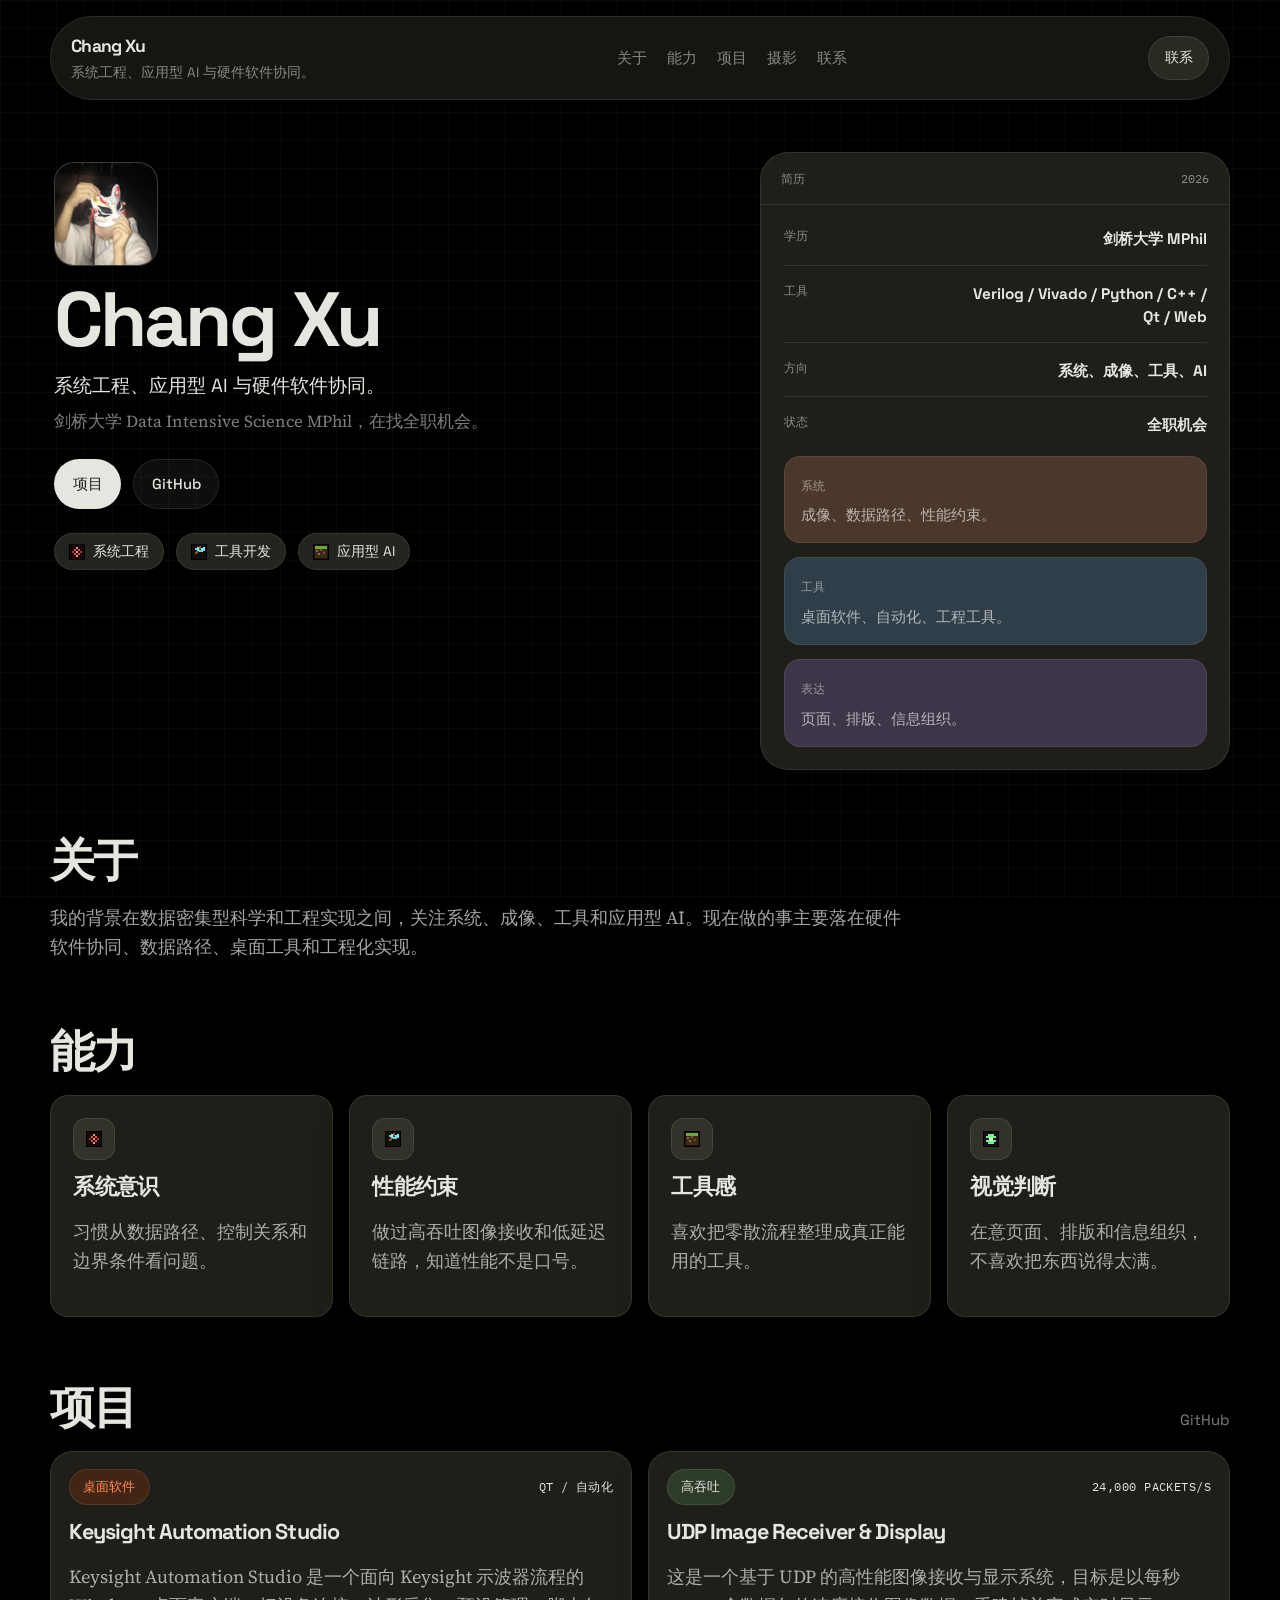
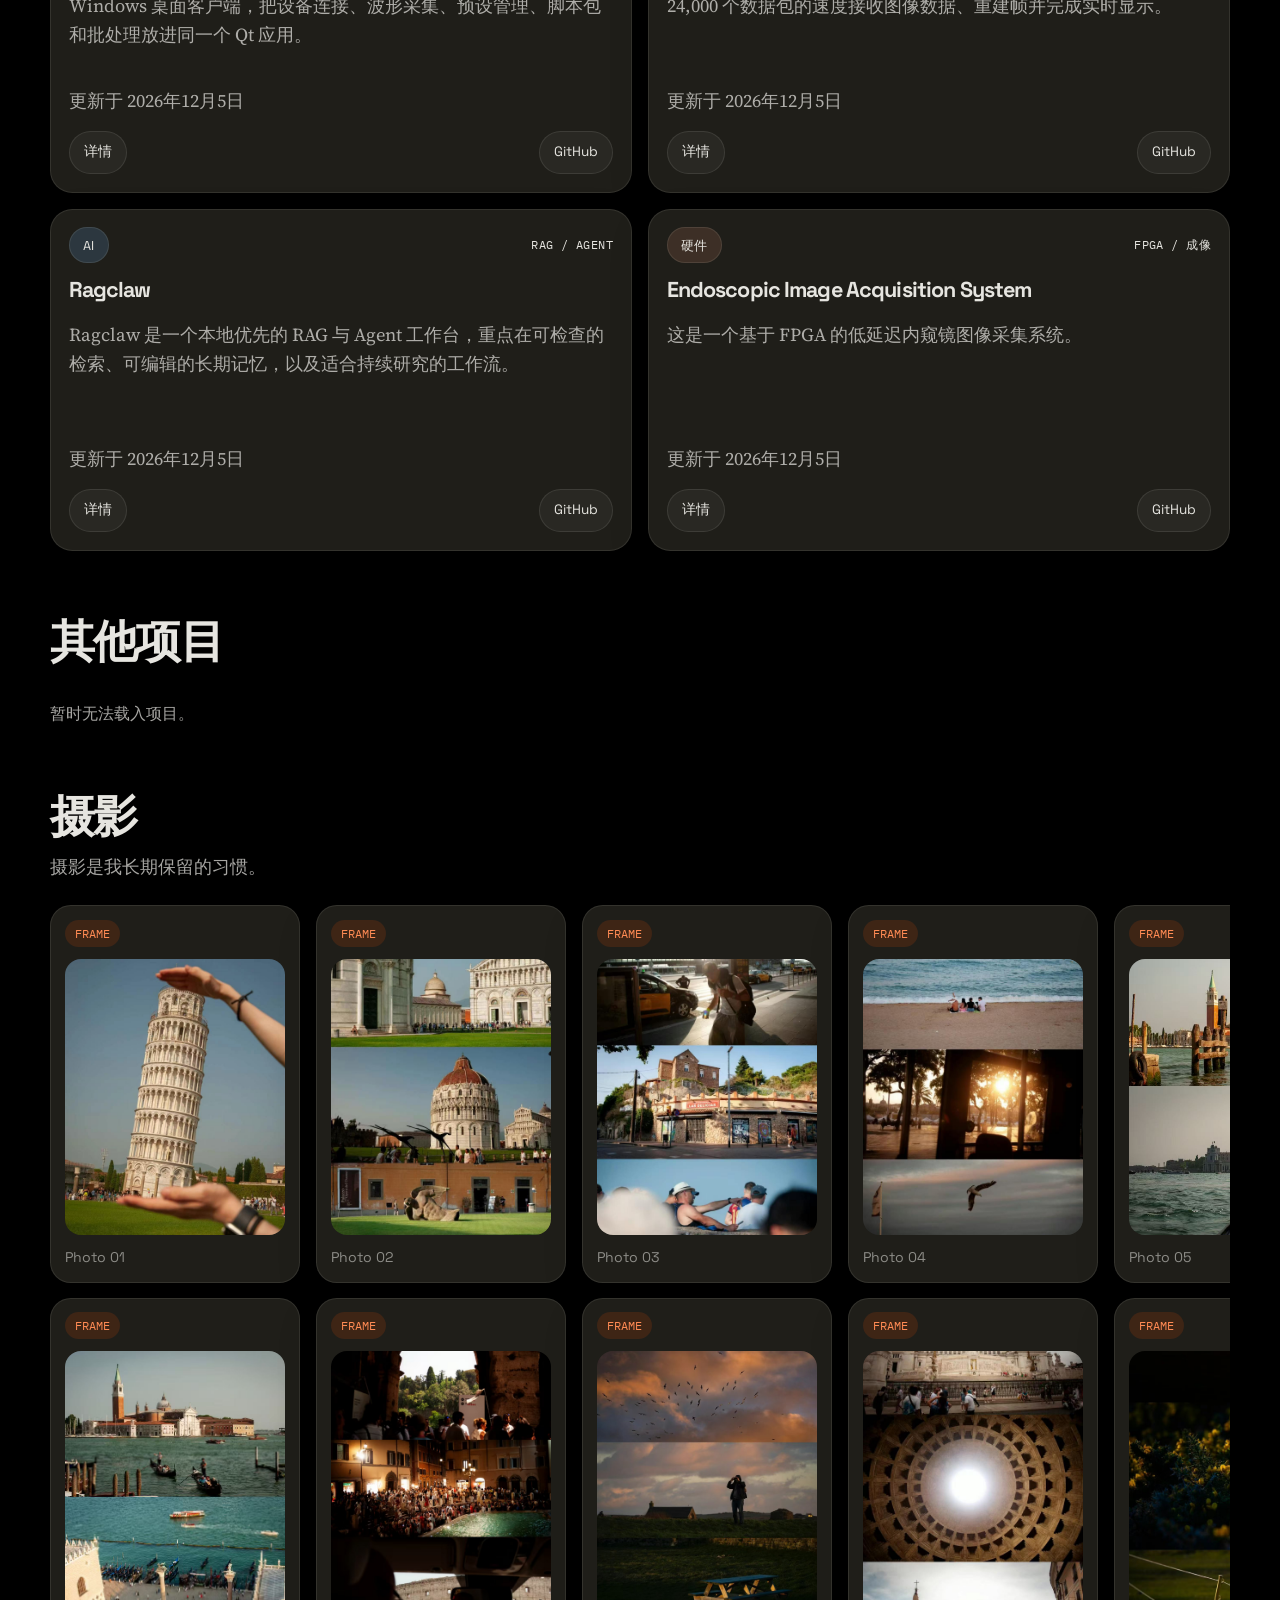
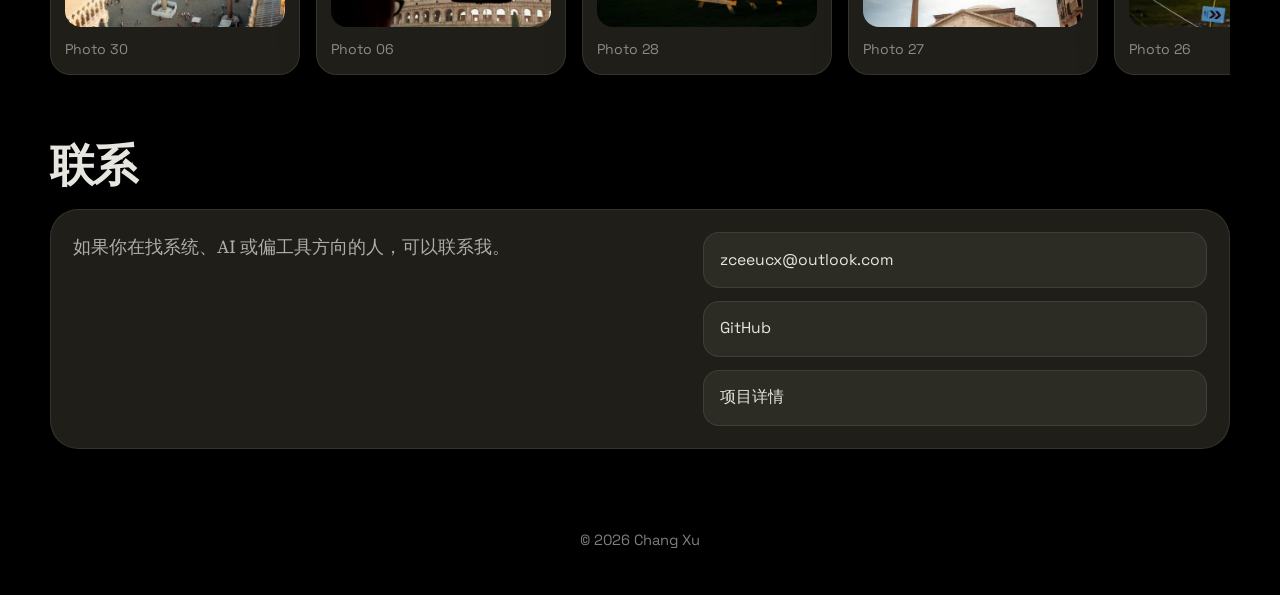
==== index.html @ 0bb36a7d "Add hero portrait and switch to black background" ====
<!DOCTYPE html>
<html lang="zh-CN">
<head>
  <meta charset="UTF-8">
  <meta name="viewport" content="width=device-width, initial-scale=1.0">
  <title>Chang Xu</title>
  <meta
    name="description"
    content="Chang Xu 的个人网站。系统工程、应用型 AI 与硬件软件协同。"
  >
  <link rel="preconnect" href="https://fonts.googleapis.com">
  <link rel="preconnect" href="https://fonts.gstatic.com" crossorigin>
  <link href="https://fonts.googleapis.com/css2?family=IBM+Plex+Mono:wght@400;500&family=Source+Serif+4:opsz,wght@8..60,400;8..60,500;8..60,600&family=Space+Grotesk:wght@400;500;700&display=swap" rel="stylesheet">
  <link rel="stylesheet" href="styles.css?v=20260408-copyfix2">
</head>
<body>
  <div class="site-shell">
    <div class="backdrop backdrop-a"></div>
    <div class="backdrop backdrop-b"></div>
    <div class="paper-grid"></div>

    <header class="site-header">
      <div class="brand-block">
        <a class="brand-link" href="#top">Chang Xu</a>
        <p class="brand-note">系统工程、应用型 AI 与硬件软件协同。</p>
      </div>
      <nav class="site-nav" aria-label="Primary">
        <a href="#about">关于</a>
        <a href="#strengths">能力</a>
        <a href="#selected-work">项目</a>
        <a href="#photography">摄影</a>
        <a href="#contact">联系</a>
      </nav>
      <a class="nav-cta" href="#contact">联系</a>
    </header>

    <main id="top" class="page-main">
      <section class="hero-section">
        <div class="hero-copy">
          <div class="hero-portrait">
            <img src="assets/profile/hero-photo.jpg" alt="Chang Xu 的照片" loading="eager">
          </div>
          <h1>Chang Xu</h1>
          <p class="hero-identity">系统工程、应用型 AI 与硬件软件协同。</p>
          <p class="hero-lead">
            剑桥大学 Data Intensive Science MPhil，在找全职机会。
          </p>
          <div class="hero-actions">
            <a class="button button-dark" href="#selected-work">项目</a>
            <a class="button button-soft" href="https://github.com/Sanssssssssssssssss" target="_blank" rel="noreferrer">GitHub</a>
          </div>
          <div class="signal-row" aria-label="Signature themes">
            <span class="signal-pill">
              <img src="assets/icons/redstone-dust.svg" alt="" aria-hidden="true">
              系统工程
            </span>
            <span class="signal-pill">
              <img src="assets/icons/diamond-pickaxe.svg" alt="" aria-hidden="true">
              工具开发
            </span>
            <span class="signal-pill">
              <img src="assets/icons/oak-log.svg" alt="" aria-hidden="true">
              应用型 AI
            </span>
          </div>
        </div>

        <aside class="hero-panel">
          <div class="panel-heading">
            <span>简历</span>
            <span>2026</span>
          </div>
          <div class="hero-panel-body">
            <div class="fact-list">
              <div class="fact-row">
                <span class="fact-key">学历</span>
                <strong>剑桥大学 MPhil</strong>
              </div>
              <div class="fact-row">
                <span class="fact-key">工具</span>
                <strong>Verilog / Vivado / Python / C++ / Qt / Web</strong>
              </div>
              <div class="fact-row">
                <span class="fact-key">方向</span>
                <strong>系统、成像、工具、AI</strong>
              </div>
              <div class="fact-row">
                <span class="fact-key">状态</span>
                <strong>全职机会</strong>
              </div>
            </div>
            <div class="timeline-card">
              <div class="timeline-step tone-think">
                <span class="timeline-label">系统</span>
                <p>成像、数据路径、性能约束。</p>
              </div>
              <div class="timeline-step tone-read">
                <span class="timeline-label">工具</span>
                <p>桌面软件、自动化、工程工具。</p>
              </div>
              <div class="timeline-step tone-edit">
                <span class="timeline-label">表达</span>
                <p>页面、排版、信息组织。</p>
              </div>
            </div>
          </div>
        </aside>
      </section>

      <section id="about" class="content-section">
        <div class="section-copy">
          <h2>关于</h2>
          <p>
            我的背景在数据密集型科学和工程实现之间，关注系统、成像、工具和应用型 AI。现在做的事主要落在硬件软件协同、数据路径、桌面工具和工程化实现。
          </p>
        </div>
      </section>

      <section id="strengths" class="content-section">
        <div class="section-heading">
          <h2>能力</h2>
        </div>
        <div class="strength-grid">
          <article class="strength-card">
            <span class="icon-chip">
              <img src="assets/icons/redstone-dust.svg" alt="" aria-hidden="true">
            </span>
            <h3>系统意识</h3>
            <p>习惯从数据路径、控制关系和边界条件看问题。</p>
          </article>
          <article class="strength-card">
            <span class="icon-chip">
              <img src="assets/icons/diamond-pickaxe.svg" alt="" aria-hidden="true">
            </span>
            <h3>性能约束</h3>
            <p>做过高吞吐图像接收和低延迟链路，知道性能不是口号。</p>
          </article>
          <article class="strength-card">
            <span class="icon-chip">
              <img src="assets/icons/oak-log.svg" alt="" aria-hidden="true">
            </span>
            <h3>工具感</h3>
            <p>喜欢把零散流程整理成真正能用的工具。</p>
          </article>
          <article class="strength-card">
            <span class="icon-chip">
              <img src="assets/icons/ender-eye.svg" alt="" aria-hidden="true">
            </span>
            <h3>视觉判断</h3>
            <p>在意页面、排版和信息组织，不喜欢把东西说得太满。</p>
          </article>
        </div>
      </section>

      <section id="selected-work" class="content-section">
        <div class="section-heading section-heading-inline">
          <div>
            <h2>项目</h2>
          </div>
          <a class="inline-link" href="https://github.com/Sanssssssssssssssss" target="_blank" rel="noreferrer">GitHub</a>
        </div>

        <div class="featured-grid">
          <article class="featured-card">
            <div class="featured-meta">
              <span class="tag tag-accent">桌面软件</span>
              <span class="mono-text">Qt / 自动化</span>
            </div>
            <h3>Keysight Automation Studio</h3>
            <p class="featured-description" data-featured-summary="keysight-automation-studio">
              正在载入项目介绍。
            </p>
            <p class="project-meta" data-featured-meta="keysight-automation-studio">正在载入项目信息。</p>
            <div class="project-tag-row">
              <a class="project-detail-button" href="project.html?repo=KeySight-Oscilloscope-Automation-Software">详情</a>
              <a class="project-detail-button" href="https://github.com/Sanssssssssssssssss/KeySight-Oscilloscope-Automation-Software" target="_blank" rel="noreferrer">GitHub</a>
            </div>
          </article>

          <article class="featured-card">
            <div class="featured-meta">
              <span class="tag tag-mint">高吞吐</span>
              <span class="mono-text">24,000 packets/s</span>
            </div>
            <h3>UDP Image Receiver & Display</h3>
            <p class="featured-description" data-featured-summary="udp-image-receiver-display">
              正在载入项目介绍。
            </p>
            <p class="project-meta" data-featured-meta="udp-image-receiver-display">正在载入项目信息。</p>
            <div class="project-tag-row">
              <a class="project-detail-button" href="project.html?repo=UDP-High-Speed-Image-Receiver-Display-System">详情</a>
              <a class="project-detail-button" href="https://github.com/Sanssssssssssssssss/UDP-High-Speed-Image-Receiver-Display-System" target="_blank" rel="noreferrer">GitHub</a>
            </div>
          </article>

          <article class="featured-card">
            <div class="featured-meta">
              <span class="tag tag-blue">AI</span>
              <span class="mono-text">RAG / Agent</span>
            </div>
            <h3>Ragclaw</h3>
            <p class="featured-description" data-featured-summary="ragclaw">
              正在载入项目介绍。
            </p>
            <p class="project-meta" data-featured-meta="ragclaw">正在载入项目信息。</p>
            <div class="project-tag-row">
              <a class="project-detail-button" href="project.html?repo=Ragclaw">详情</a>
              <a class="project-detail-button" href="https://github.com/Sanssssssssssssssss/Ragclaw" target="_blank" rel="noreferrer">GitHub</a>
            </div>
          </article>

          <article class="featured-card">
            <div class="featured-meta">
              <span class="tag tag-rose">硬件</span>
              <span class="mono-text">FPGA / 成像</span>
            </div>
            <h3>Endoscopic Image Acquisition System</h3>
            <p class="featured-description" data-featured-summary="endoscopic-image-acquisition-system">
              正在载入项目介绍。
            </p>
            <p class="project-meta" data-featured-meta="endoscopic-image-acquisition-system">正在载入项目信息。</p>
            <div class="project-tag-row">
              <a class="project-detail-button" href="project.html?repo=endoscopic-image-acquisition-system">详情</a>
              <a class="project-detail-button" href="https://github.com/Sanssssssssssssssss/endoscopic-image-acquisition-system" target="_blank" rel="noreferrer">GitHub</a>
            </div>
          </article>
        </div>
      </section>

      <section class="content-section">
        <div class="section-heading">
          <div>
            <h2>其他项目</h2>
          </div>
        </div>
        <div id="projects-grid" class="projects-grid"></div>
        <p id="projects-status" class="projects-status">正在载入项目。</p>
      </section>

      <section id="photography" class="content-section photography-section">
        <div class="section-heading">
          <h2>摄影</h2>
          <p class="section-intro">摄影是我长期保留的习惯。</p>
        </div>
        <div class="photo-marquee" aria-label="Photography gallery moving left">
          <div id="photo-track-primary" class="photo-track"></div>
        </div>
        <div class="photo-marquee photo-marquee-reverse" aria-label="Photography gallery moving right">
          <div id="photo-track-secondary" class="photo-track photo-track-reverse"></div>
        </div>
      </section>

      <section id="contact" class="content-section contact-section">
        <div class="section-heading">
          <h2>联系</h2>
        </div>
        <div class="contact-card">
          <p class="contact-copy">
            如果你在找系统、AI 或偏工具方向的人，可以联系我。
          </p>
          <div class="contact-links">
            <a href="mailto:zceeucx@outlook.com">zceeucx@outlook.com</a>
            <a href="https://github.com/Sanssssssssssssssss" target="_blank" rel="noreferrer">GitHub</a>
            <a href="project.html?repo=KeySight-Oscilloscope-Automation-Software">项目详情</a>
          </div>
        </div>
      </section>
    </main>

    <footer class="site-footer">
      <p>© <span id="current-year"></span> Chang Xu</p>
    </footer>
  </div>

  <script src="script.js?v=20260408-copyfix1"></script>
</body>
</html>
---- styles.css ----
:root {
  --bg: #000000;
  --bg-soft: #201f1a;
  --surface: rgba(42, 41, 34, 0.74);
  --surface-strong: #2a2922;
  --surface-muted: #33322a;
  --surface-press: #3d3c33;
  --text: #e6e5e0;
  --text-soft: rgba(230, 229, 224, 0.72);
  --text-muted: rgba(230, 229, 224, 0.55);
  --text-faint: rgba(230, 229, 224, 0.35);
  --line: rgba(230, 229, 224, 0.1);
  --line-strong: rgba(230, 229, 224, 0.2);
  --accent: #f54e00;
  --accent-dark: #ff7b3d;
  --rose: #a06b50;
  --mint: #5a9e5e;
  --blue: #5a8ab8;
  --violet: #8a6fb8;
  --gold: #d9a04a;
  --shadow-soft: 0 16px 40px rgba(0, 0, 0, 0.16);
  --shadow-card: 0 28px 70px rgba(0, 0, 0, 0.4), 0 14px 32px rgba(0, 0, 0, 0.28);
  --radius-sm: 10px;
  --radius-md: 18px;
  --radius-lg: 28px;
  --content-width: 1180px;
  --font-sans: "Space Grotesk", "Segoe UI", sans-serif;
  --font-serif: "Source Serif 4", Georgia, serif;
  --font-mono: "IBM Plex Mono", "Courier New", monospace;
}

* {
  box-sizing: border-box;
}

html {
  scroll-behavior: smooth;
}

body {
  margin: 0;
  color: var(--text);
  background: var(--bg);
  font-family: var(--font-sans);
  line-height: 1.5;
  -webkit-font-smoothing: antialiased;
}

a {
  color: inherit;
  text-decoration: none;
}

img {
  max-width: 100%;
}

.site-shell {
  position: relative;
  min-height: 100vh;
  overflow: hidden;
}

.backdrop,
.paper-grid {
  position: fixed;
  inset: 0;
  pointer-events: none;
}

.backdrop {
  display: none;
}

.backdrop-a {
  inset: 5% auto auto 8%;
  width: 24rem;
  height: 24rem;
  border-radius: 999px;
  background: rgba(245, 78, 0, 0.15);
}

.backdrop-b {
  inset: auto 5% 8% auto;
  width: 28rem;
  height: 28rem;
  border-radius: 999px;
  background: rgba(90, 138, 184, 0.16);
}

.paper-grid {
  background-image:
    linear-gradient(rgba(230, 229, 224, 0.035) 1px, transparent 1px),
    linear-gradient(90deg, rgba(230, 229, 224, 0.035) 1px, transparent 1px);
  background-size: 28px 28px;
}

.site-header,
.page-main,
.site-footer {
  position: relative;
  z-index: 1;
}

.site-header {
  position: sticky;
  top: 0;
  z-index: 10;
  display: grid;
  grid-template-columns: auto 1fr auto;
  gap: 1.5rem;
  align-items: center;
  width: min(calc(100% - 2rem), var(--content-width));
  margin: 1rem auto 0;
  padding: 1rem 1.25rem;
  border: 1px solid var(--line);
  border-radius: 999px;
  background: rgba(26, 25, 21, 0.88);
  backdrop-filter: blur(16px);
  box-shadow: var(--shadow-soft);
}

.brand-link,
.nav-cta,
h1,
h2,
h3 {
  font-family: var(--font-sans);
  letter-spacing: -0.04em;
}

.brand-link {
  display: inline-block;
  font-size: 1.1rem;
  font-weight: 700;
}

.brand-note {
  margin: 0.2rem 0 0;
  color: var(--text-muted);
  font-size: 0.85rem;
}

.site-nav {
  display: flex;
  justify-content: center;
  gap: 1.25rem;
  flex-wrap: wrap;
}

.site-nav a,
.inline-link,
.helper-text {
  color: var(--text-muted);
  font-size: 0.93rem;
}

.site-nav a:hover,
.inline-link:hover,
.contact-links a:hover {
  color: var(--accent);
}

.nav-cta {
  display: inline-flex;
  align-items: center;
  justify-content: center;
  min-height: 2.75rem;
  padding: 0.65rem 1rem;
  border-radius: 999px;
  background: var(--surface-strong);
  color: var(--text);
  border: 1px solid var(--line);
  font-size: 0.9rem;
  font-weight: 500;
}

.nav-cta:hover {
  background: var(--surface-press);
}

.page-main {
  width: min(calc(100% - 2rem), var(--content-width));
  margin: 0 auto;
  padding: 3.25rem 0 5rem;
}

.hero-section {
  display: grid;
  grid-template-columns: minmax(0, 1.25fr) minmax(320px, 0.85fr);
  gap: 1.2rem;
  align-items: stretch;
}

.hero-copy,
.hero-panel,
.metric-card,
.note-card,
.strength-card,
.featured-card,
.project-card,
.contact-card,
.photo-card,
.detail-card,
.detail-hero {
  border: 1px solid var(--line);
  background: var(--surface);
  backdrop-filter: blur(14px);
  box-shadow: var(--shadow-soft);
}

.hero-copy {
  max-width: 34rem;
  padding: 0.6rem 0.25rem 0.5rem;
  border: 0;
  background: transparent;
  box-shadow: none;
  backdrop-filter: none;
}

.hero-portrait {
  width: 104px;
  height: 104px;
  margin-bottom: 1rem;
  border-radius: 1.25rem;
  overflow: hidden;
  border: 1px solid var(--line);
  background: var(--surface-strong);
}

.hero-portrait img {
  display: block;
  width: 100%;
  height: 100%;
  object-fit: cover;
}

.eyebrow,
.section-kicker,
.mono-text,
.fact-key,
.timeline-label,
.project-status-line,
.project-tag,
.stat-key,
.window-label {
  font-family: var(--font-mono);
  font-size: 0.76rem;
  letter-spacing: 0.04em;
  text-transform: uppercase;
}

.eyebrow,
.section-kicker,
.helper-text,
.fact-key,
.timeline-label,
.project-status-line,
.project-tag,
.stat-key,
.window-label {
  color: var(--text-muted);
}

h1 {
  margin: 0;
  max-width: 11ch;
  font-size: clamp(3rem, 6vw, 5rem);
  line-height: 0.98;
  color: var(--text);
}

.hero-identity {
  margin: 1rem 0 0;
  color: var(--text);
  font-size: 1.18rem;
  line-height: 1.4;
}

.hero-lead,
.section-copy p,
.strength-card p,
.featured-card p,
.projects-status,
.project-description,
.project-meta,
.contact-copy,
.section-intro,
.readme-box,
.summary-list li,
.bullet-list li {
  color: var(--text-soft);
  font-family: var(--font-serif);
  font-size: 1.15rem;
  line-height: 1.58;
}

.hero-lead {
  max-width: 34rem;
  margin-top: 0.6rem;
  font-size: 1.05rem;
  color: var(--text-muted);
}

.hero-actions,
.featured-actions {
  display: flex;
  gap: 0.75rem;
  flex-wrap: wrap;
  margin-top: 1.5rem;
}

.button {
  display: inline-flex;
  align-items: center;
  justify-content: center;
  min-height: 2.85rem;
  padding: 0.8rem 1.1rem;
  border-radius: 999px;
  border: 1px solid transparent;
  font-size: 0.92rem;
  font-weight: 500;
  transition: transform 160ms ease, color 160ms ease, background 160ms ease, border-color 160ms ease;
}

.button:hover {
  transform: translateY(-1px);
}

.button-dark {
  background: var(--text);
  color: var(--bg-soft);
}

.button-dark:hover {
  background: #f2f1ed;
}

.button-soft {
  background: rgba(230, 229, 224, 0.06);
  color: var(--text);
  border-color: var(--line);
}

.button-soft:hover {
  color: var(--accent);
  border-color: var(--line-strong);
}

.signal-row {
  display: flex;
  gap: 0.75rem;
  flex-wrap: wrap;
  margin-top: 1.5rem;
}

.signal-pill,
.tag {
  display: inline-flex;
  align-items: center;
  gap: 0.55rem;
  padding: 0.45rem 0.85rem;
  border-radius: 999px;
  border: 1px solid var(--line);
  background: rgba(51, 50, 42, 0.72);
  color: var(--text);
  font-size: 0.87rem;
}

.signal-pill img,
.icon-chip img {
  width: 16px;
  height: 16px;
  image-rendering: pixelated;
}

.hero-panel,
.note-card,
.detail-card,
.detail-hero {
  border-radius: var(--radius-lg);
}

.hero-panel {
  overflow: hidden;
}

.panel-heading {
  display: flex;
  justify-content: space-between;
  gap: 1rem;
  padding: 1rem 1.25rem;
  border-bottom: 1px solid var(--line);
  color: var(--text-muted);
  font-family: var(--font-mono);
  font-size: 0.78rem;
  text-transform: uppercase;
}

.hero-panel-body,
.note-card,
.detail-card,
.detail-hero,
.featured-card,
.strength-card,
.project-card,
.contact-card {
  padding: 1.4rem;
}

.status-chip {
  display: inline-flex;
  padding: 0.5rem 0.8rem;
  border-radius: 999px;
  background: rgba(245, 78, 0, 0.11);
  color: var(--accent-dark);
  font-size: 0.86rem;
  font-weight: 500;
}

.summary-list,
.bullet-list {
  margin: 1rem 0 0;
  padding-left: 1.2rem;
}

.summary-list li + li,
.bullet-list li + li {
  margin-top: 0.7rem;
}

.timeline-card {
  display: grid;
  gap: 0.9rem;
  margin-top: 1.2rem;
}

.timeline-step {
  padding: 1rem;
  border-radius: 1rem;
  border: 1px solid rgba(230, 229, 224, 0.08);
}

.timeline-step p {
  margin: 0.4rem 0 0;
  color: var(--text-soft);
  font-size: 0.96rem;
}

.tone-think {
  background: rgba(160, 107, 80, 0.34);
}

.tone-read {
  background: rgba(90, 138, 184, 0.3);
}

.tone-edit {
  background: rgba(138, 111, 184, 0.3);
}

.metric-strip {
  display: grid;
  grid-template-columns: repeat(3, 1fr);
  gap: 1rem;
  margin-top: 2rem;
}

.metric-card {
  padding: 1.3rem;
  border-radius: var(--radius-md);
}

.metric-value {
  margin: 0;
  font-size: clamp(1.45rem, 2vw, 2rem);
  font-weight: 700;
  letter-spacing: -0.05em;
}

.metric-label {
  margin: 0.5rem 0 0;
  color: var(--text-muted);
  font-size: 0.96rem;
}

.content-section {
  margin-top: 4.25rem;
}

.section-split {
  display: grid;
  grid-template-columns: minmax(0, 1.1fr) minmax(280px, 0.9fr);
  gap: 1.5rem;
  align-items: start;
}

.section-heading {
  margin-bottom: 1.2rem;
}

.section-heading-inline {
  display: flex;
  justify-content: space-between;
  gap: 1rem;
  align-items: end;
}

h2 {
  margin: 0;
  max-width: 17ch;
  font-size: clamp(1.8rem, 3.6vw, 2.8rem);
  line-height: 1.04;
}

.section-copy {
  max-width: 54rem;
}

.note-card {
  overflow: hidden;
}

.fact-list {
  display: grid;
  gap: 1rem;
}

.fact-row,
.stat-row {
  display: flex;
  justify-content: space-between;
  gap: 1rem;
  align-items: start;
  padding-bottom: 0.9rem;
  border-bottom: 1px solid var(--line);
}

.fact-row:last-child,
.stat-row:last-child {
  padding-bottom: 0;
  border-bottom: 0;
}

.fact-row strong,
.stat-value {
  max-width: 60%;
  text-align: right;
  font-size: 0.96rem;
}

.strength-grid,
.featured-grid,
.projects-grid {
  display: grid;
  gap: 1rem;
}

.strength-grid {
  grid-template-columns: repeat(4, 1fr);
}

.strength-card {
  border-radius: var(--radius-md);
}

.icon-chip {
  display: inline-grid;
  place-items: center;
  width: 2.6rem;
  height: 2.6rem;
  border-radius: 0.8rem;
  background: var(--surface-muted);
  border: 1px solid var(--line);
}

h3 {
  margin: 1rem 0 0.6rem;
  font-size: 1.35rem;
  line-height: 1.05;
}

.featured-grid {
  grid-template-columns: repeat(2, 1fr);
}

.featured-card,
.project-card {
  border-radius: 1.4rem;
}

.featured-card {
  padding: 1.1rem;
}

.featured-description {
  min-height: 6.6rem;
}

.featured-card p + p {
  margin-top: 0.7rem;
}

.featured-meta,
.project-tag-row {
  display: flex;
  justify-content: space-between;
  gap: 0.75rem;
  align-items: center;
  flex-wrap: wrap;
}

.tag {
  font-size: 0.8rem;
}

.tag-accent {
  background: rgba(245, 78, 0, 0.16);
  color: #ff8b54;
}

.tag-mint {
  background: rgba(90, 158, 94, 0.24);
}

.tag-blue {
  background: rgba(90, 138, 184, 0.24);
}

.tag-rose {
  background: rgba(160, 107, 80, 0.24);
}

.projects-grid {
  grid-template-columns: repeat(3, 1fr);
}

.project-card {
  display: flex;
  flex-direction: column;
  gap: 0.9rem;
}

.project-index {
  margin: 0;
  color: var(--text-muted);
  font-family: var(--font-mono);
  font-size: 0.74rem;
}

.project-title-link h3 {
  margin: 0;
}

.project-title-link:hover h3 {
  color: var(--accent);
}

.project-description {
  min-height: 5.8rem;
}

.project-meta {
  margin: 0;
  font-size: 1rem;
}

.featured-card .project-tag-row {
  margin-top: 1rem;
}

.project-detail-button {
  display: inline-flex;
  align-items: center;
  justify-content: center;
  padding: 0.65rem 0.9rem;
  border: 1px solid var(--line);
  border-radius: 999px;
  background: rgba(230, 229, 224, 0.05);
  font-size: 0.85rem;
}

.project-detail-button:hover {
  color: var(--accent);
}

.projects-status {
  margin: 1rem 0 0;
  font-size: 1rem;
}

.photography-section {
  position: relative;
}

.section-intro {
  max-width: 46rem;
  margin-top: 0.75rem;
}

.photo-marquee {
  position: relative;
  overflow: hidden;
  margin-top: 1.5rem;
}

.photo-marquee-reverse {
  margin-top: 0.9rem;
}

.photo-track {
  display: flex;
  gap: 1rem;
  width: max-content;
  animation: marquee-left 48s linear infinite;
}

.photo-track-reverse {
  animation-name: marquee-right;
  animation-duration: 52s;
}

.photo-marquee:hover .photo-track {
  animation-play-state: paused;
}

.photo-card {
  width: 250px;
  margin: 0;
  padding: 0.85rem;
  border-radius: 1.3rem;
}

.photo-card::before {
  content: "frame";
  display: inline-block;
  margin-bottom: 0.7rem;
  padding: 0.3rem 0.65rem;
  border-radius: 999px;
  background: rgba(245, 78, 0, 0.14);
  color: #ff8b54;
  font-family: var(--font-mono);
  font-size: 0.74rem;
  text-transform: uppercase;
}

.photo-card img {
  display: block;
  width: 100%;
  aspect-ratio: 4 / 5;
  object-fit: cover;
  border-radius: 1rem;
}

.photo-card figcaption {
  margin-top: 0.8rem;
  color: var(--text-muted);
  font-size: 0.88rem;
}

.photo-card-error {
  display: none;
}

.contact-section h2 {
  max-width: 20ch;
}

.contact-card {
  display: grid;
  grid-template-columns: minmax(0, 1fr) minmax(220px, 0.82fr);
  gap: 1rem;
  border-radius: var(--radius-lg);
}

.contact-copy {
  margin: 0;
}

.contact-links {
  display: grid;
  gap: 0.8rem;
}

.contact-links a {
  display: flex;
  align-items: center;
  min-height: 3.2rem;
  padding: 0.95rem 1rem;
  border: 1px solid var(--line);
  border-radius: 1rem;
  background: rgba(51, 50, 42, 0.7);
  font-size: 0.98rem;
}

.site-footer {
  width: min(calc(100% - 2rem), var(--content-width));
  margin: 0 auto;
  padding: 0 0 2.75rem;
}

.site-footer p {
  margin: 0;
  color: var(--text-muted);
  text-align: center;
  font-size: 0.92rem;
}

.detail-shell .site-header {
  grid-template-columns: auto 1fr;
}

.detail-main {
  padding-top: 2rem;
}

.detail-hero {
  padding: 0;
  overflow: hidden;
}

.detail-hero-body {
  padding: 1.4rem;
}

.detail-hero h1 {
  max-width: none;
  font-size: clamp(2.4rem, 6vw, 4.3rem);
}

.detail-grid {
  display: grid;
  grid-template-columns: minmax(270px, 0.78fr) minmax(0, 1.22fr);
  gap: 1rem;
  margin-top: 1rem;
}

.stat-list {
  display: grid;
  gap: 0.95rem;
}

.stat-row {
  padding-bottom: 0;
}

.readme-box {
  max-height: 48rem;
  overflow: auto;
  padding-right: 0.4rem;
  white-space: pre-wrap;
  color: var(--text-soft);
}

.hero-panel:hover,
.metric-card:hover,
.note-card:hover,
.strength-card:hover,
.featured-card:hover,
.project-card:hover,
.contact-card:hover,
.photo-card:hover,
.detail-card:hover,
.detail-hero:hover {
  box-shadow: var(--shadow-card);
}

.hidden-link {
  display: none;
}

@keyframes marquee-left {
  from {
    transform: translateX(0);
  }

  to {
    transform: translateX(calc(-50% - 0.5rem));
  }
}

@keyframes marquee-right {
  from {
    transform: translateX(calc(-50% - 0.5rem));
  }

  to {
    transform: translateX(0);
  }
}

@media (max-width: 1080px) {
  .site-header,
  .hero-section,
  .metric-strip,
  .section-split,
  .strength-grid,
  .featured-grid,
  .projects-grid,
  .contact-card,
  .detail-grid {
    grid-template-columns: 1fr;
  }

  .site-header {
    border-radius: 1.35rem;
  }

  .section-heading-inline {
    align-items: start;
    flex-direction: column;
  }

  .fact-row strong,
  .stat-value {
    max-width: none;
    text-align: left;
  }
}

@media (max-width: 760px) {
  .site-header,
  .page-main,
  .site-footer {
    width: min(calc(100% - 1rem), var(--content-width));
  }

  .site-header {
    gap: 1rem;
    padding: 1rem;
  }

  .site-nav {
    justify-content: start;
    gap: 0.8rem 1rem;
  }

  h1 {
    max-width: 100%;
    font-size: clamp(2.55rem, 13vw, 4rem);
  }

  h2 {
    max-width: none;
    font-size: clamp(1.85rem, 10vw, 2.8rem);
  }

  .hero-copy,
  .hero-panel-body,
  .note-card,
  .strength-card,
  .featured-card,
  .project-card,
  .contact-card,
  .detail-card,
  .detail-hero-body {
    padding: 1.1rem;
  }

  .hero-actions,
  .featured-actions {
    flex-direction: column;
  }

  .button,
  .project-detail-button {
    width: 100%;
  }

  .photo-card {
    width: 210px;
  }
}
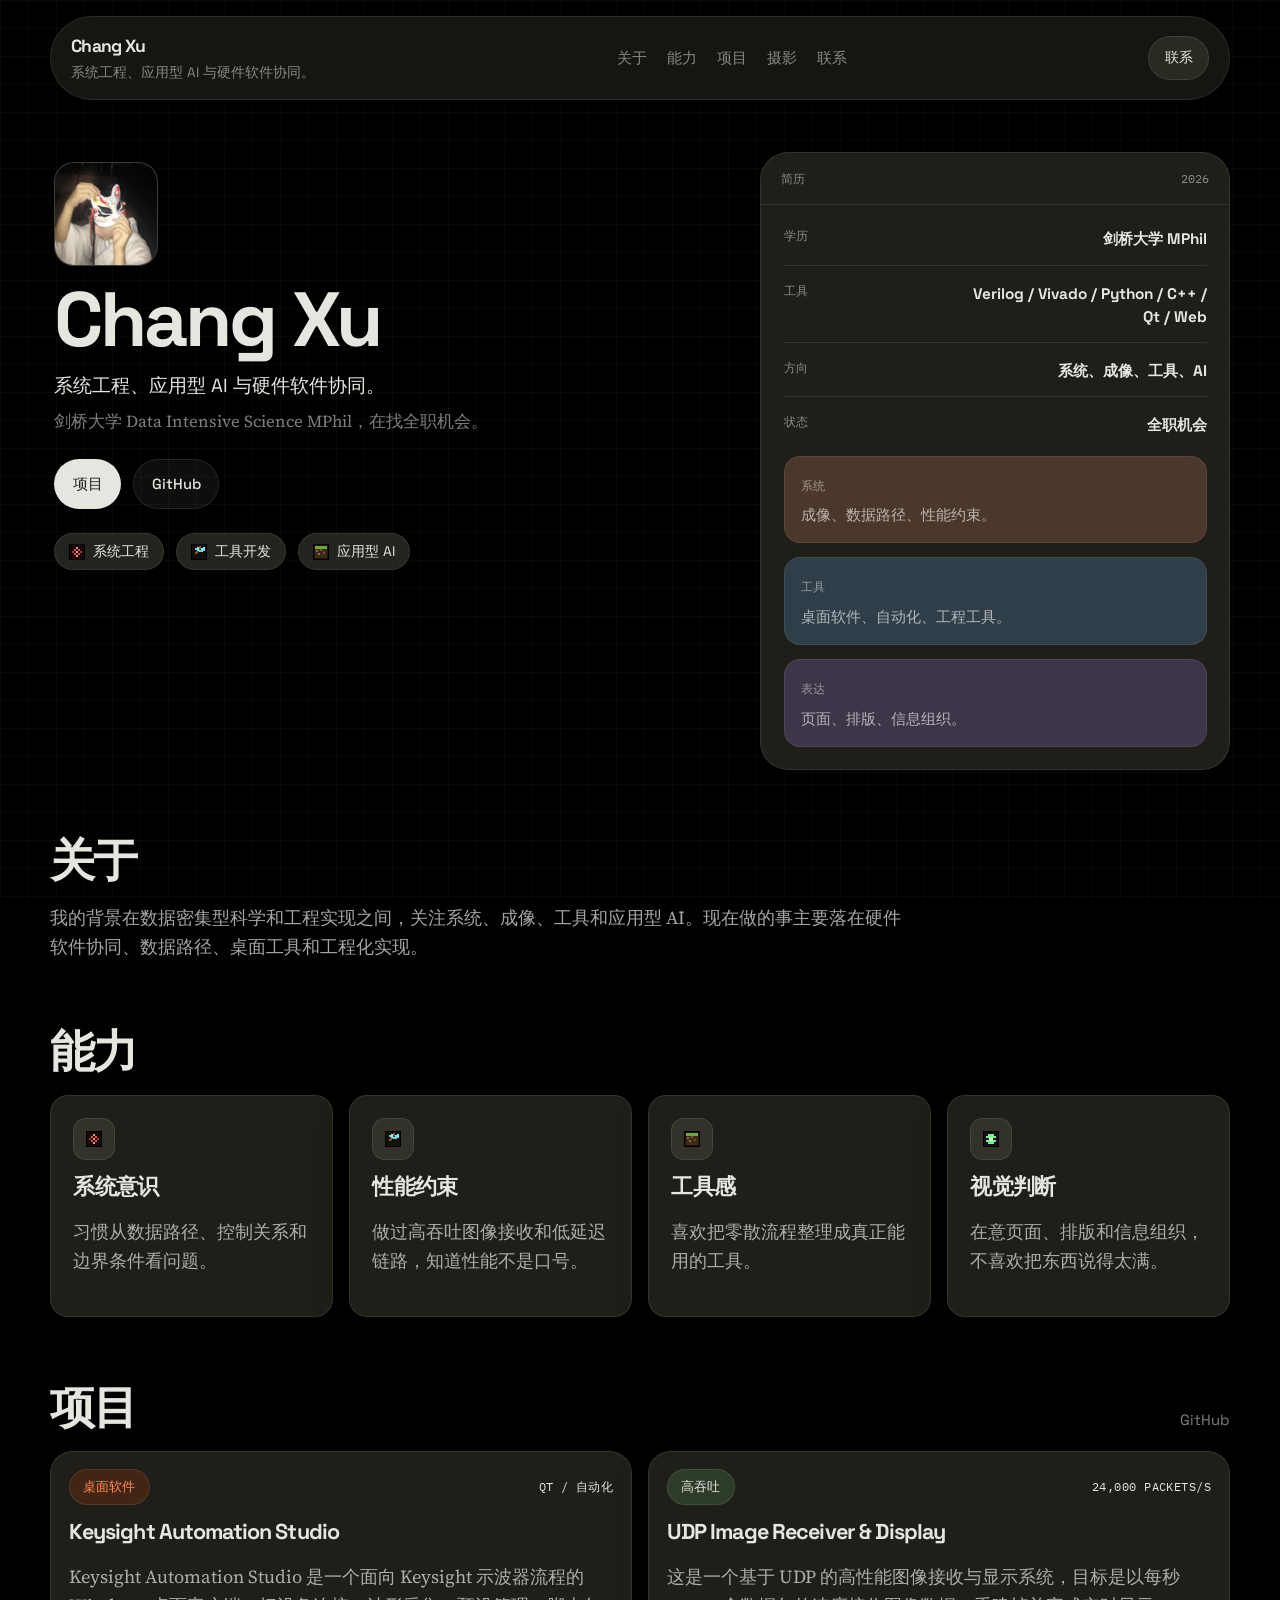
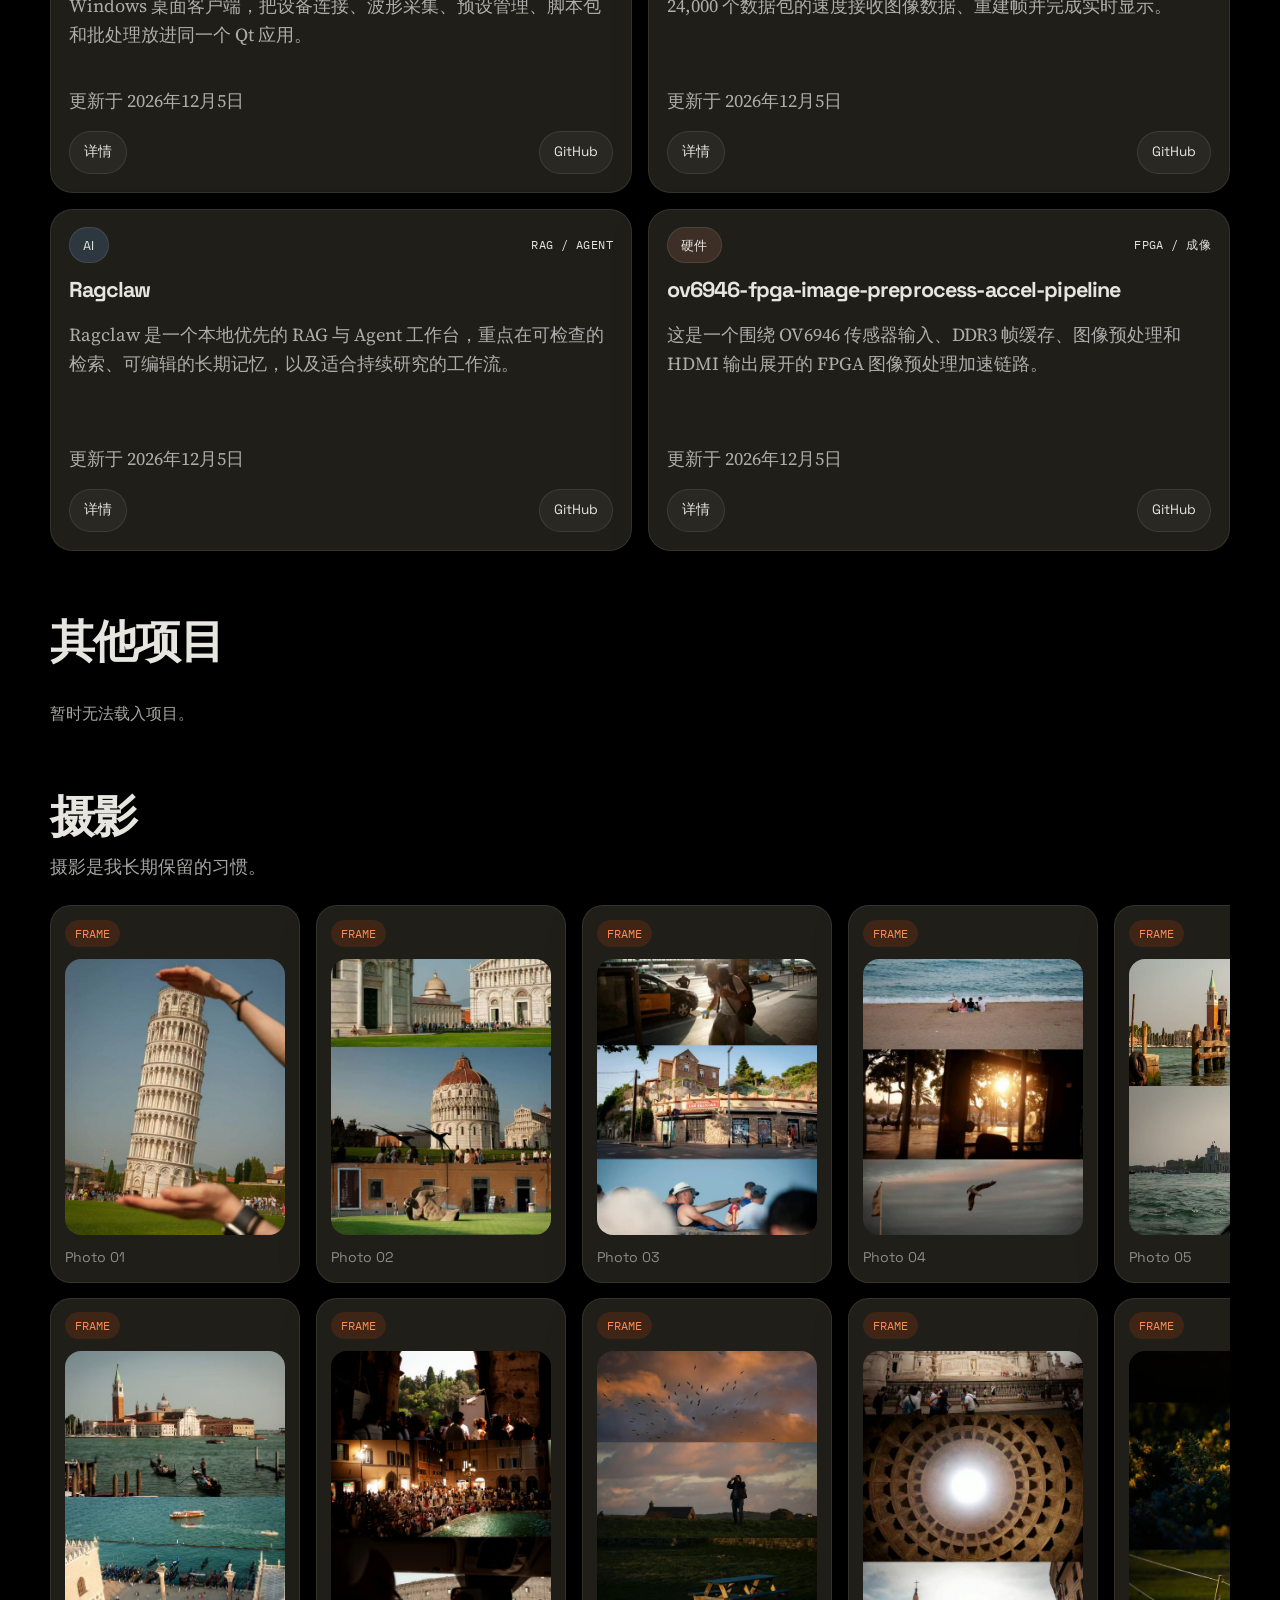
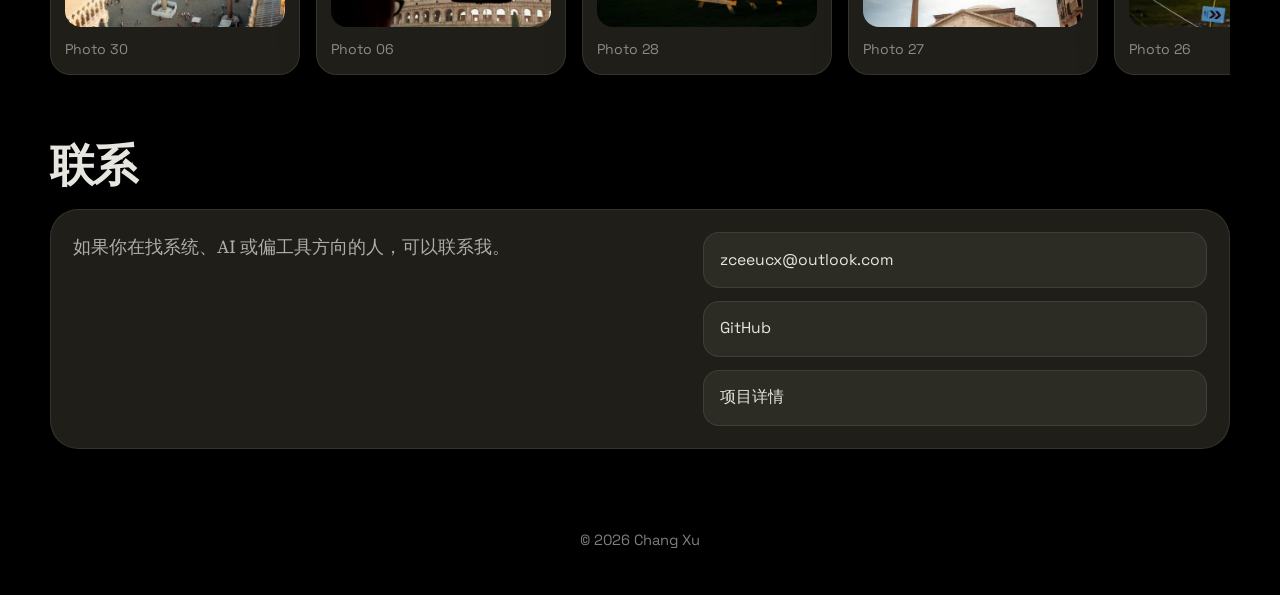
==== commit ed191cfe: "Swap featured FPGA project to OV6946 pipeline" ====
--- a/index.html
+++ b/index.html
@@ -214,14 +214,14 @@
               <span class="tag tag-rose">硬件</span>
               <span class="mono-text">FPGA / 成像</span>
             </div>
-            <h3>Endoscopic Image Acquisition System</h3>
-            <p class="featured-description" data-featured-summary="endoscopic-image-acquisition-system">
-              正在载入项目介绍。
-            </p>
-            <p class="project-meta" data-featured-meta="endoscopic-image-acquisition-system">正在载入项目信息。</p>
-            <div class="project-tag-row">
-              <a class="project-detail-button" href="project.html?repo=endoscopic-image-acquisition-system">详情</a>
-              <a class="project-detail-button" href="https://github.com/Sanssssssssssssssss/endoscopic-image-acquisition-system" target="_blank" rel="noreferrer">GitHub</a>
+            <h3>ov6946-fpga-image-preprocess-accel-pipeline</h3>
+            <p class="featured-description" data-featured-summary="ov6946-fpga-image-preprocess-accel-pipeline">
+              正在载入项目介绍。
+            </p>
+            <p class="project-meta" data-featured-meta="ov6946-fpga-image-preprocess-accel-pipeline">正在载入项目信息。</p>
+            <div class="project-tag-row">
+              <a class="project-detail-button" href="project.html?repo=ov6946-fpga-image-preprocess-accel-pipeline">详情</a>
+              <a class="project-detail-button" href="https://github.com/Sanssssssssssssssss/ov6946-fpga-image-preprocess-accel-pipeline" target="_blank" rel="noreferrer">GitHub</a>
             </div>
           </article>
         </div>
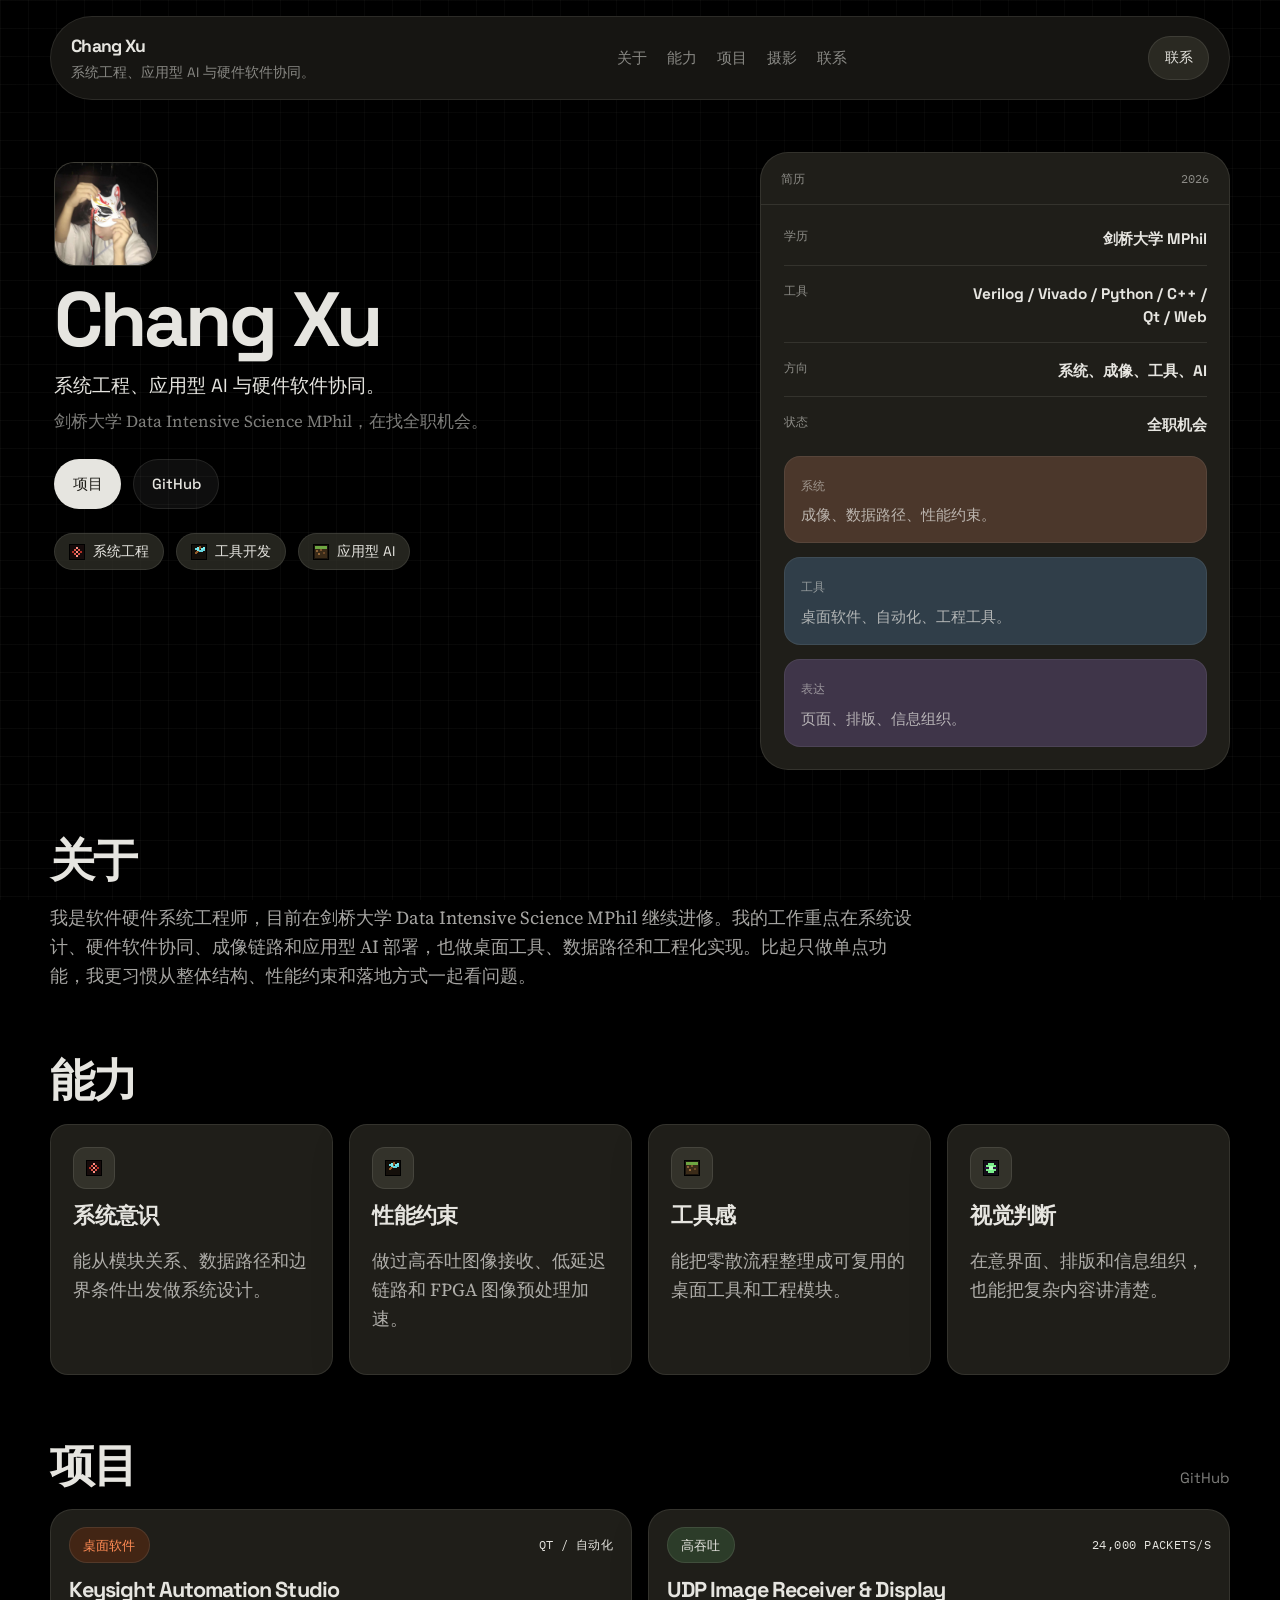
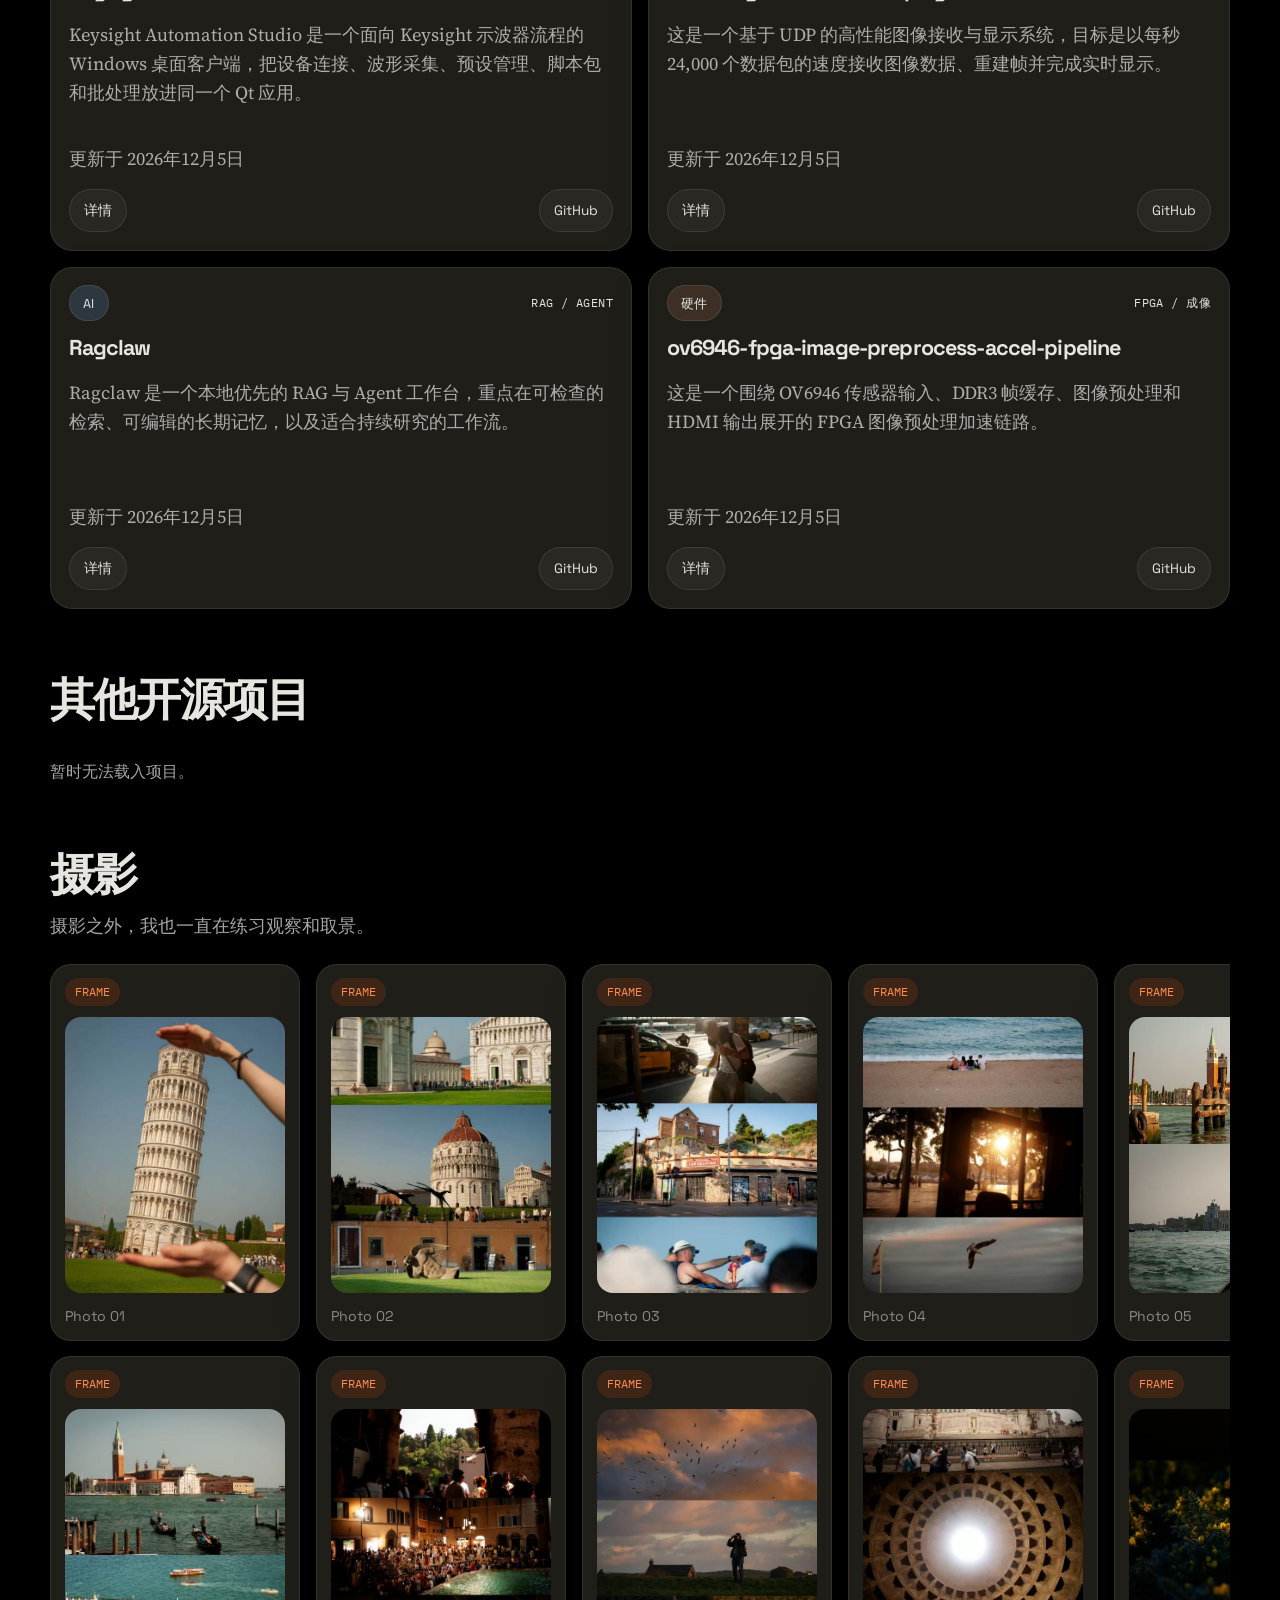
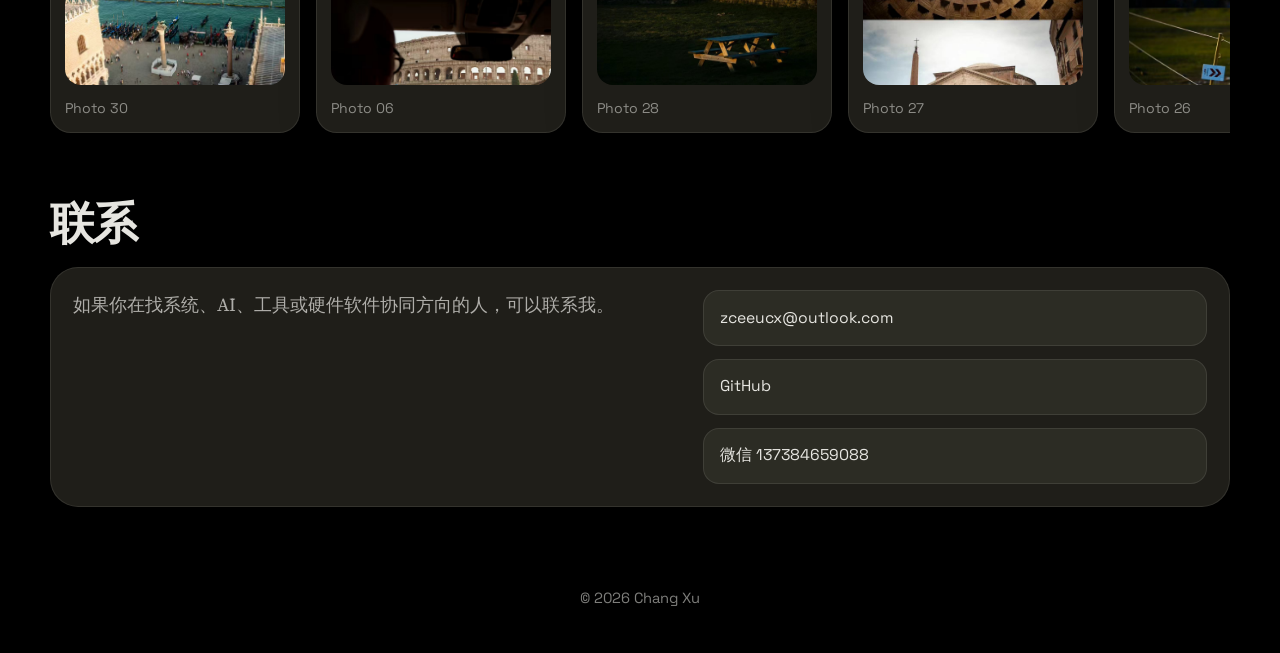
==== commit f0cb3a9e: "Polish about, abilities, and contact sections" ====
--- a/index.html
+++ b/index.html
@@ -111,7 +111,7 @@
         <div class="section-copy">
           <h2>关于</h2>
           <p>
-            我的背景在数据密集型科学和工程实现之间，关注系统、成像、工具和应用型 AI。现在做的事主要落在硬件软件协同、数据路径、桌面工具和工程化实现。
+            我是软件硬件系统工程师，目前在剑桥大学 Data Intensive Science MPhil 继续进修。我的工作重点在系统设计、硬件软件协同、成像链路和应用型 AI 部署，也做桌面工具、数据路径和工程化实现。比起只做单点功能，我更习惯从整体结构、性能约束和落地方式一起看问题。
           </p>
         </div>
       </section>
@@ -126,28 +126,28 @@
               <img src="assets/icons/redstone-dust.svg" alt="" aria-hidden="true">
             </span>
             <h3>系统意识</h3>
-            <p>习惯从数据路径、控制关系和边界条件看问题。</p>
+            <p>能从模块关系、数据路径和边界条件出发做系统设计。</p>
           </article>
           <article class="strength-card">
             <span class="icon-chip">
               <img src="assets/icons/diamond-pickaxe.svg" alt="" aria-hidden="true">
             </span>
             <h3>性能约束</h3>
-            <p>做过高吞吐图像接收和低延迟链路，知道性能不是口号。</p>
+            <p>做过高吞吐图像接收、低延迟链路和 FPGA 图像预处理加速。</p>
           </article>
           <article class="strength-card">
             <span class="icon-chip">
               <img src="assets/icons/oak-log.svg" alt="" aria-hidden="true">
             </span>
             <h3>工具感</h3>
-            <p>喜欢把零散流程整理成真正能用的工具。</p>
+            <p>能把零散流程整理成可复用的桌面工具和工程模块。</p>
           </article>
           <article class="strength-card">
             <span class="icon-chip">
               <img src="assets/icons/ender-eye.svg" alt="" aria-hidden="true">
             </span>
             <h3>视觉判断</h3>
-            <p>在意页面、排版和信息组织，不喜欢把东西说得太满。</p>
+            <p>在意界面、排版和信息组织，也能把复杂内容讲清楚。</p>
           </article>
         </div>
       </section>
@@ -230,7 +230,7 @@
       <section class="content-section">
         <div class="section-heading">
           <div>
-            <h2>其他项目</h2>
+            <h2>其他开源项目</h2>
           </div>
         </div>
         <div id="projects-grid" class="projects-grid"></div>
@@ -240,7 +240,7 @@
       <section id="photography" class="content-section photography-section">
         <div class="section-heading">
           <h2>摄影</h2>
-          <p class="section-intro">摄影是我长期保留的习惯。</p>
+          <p class="section-intro">摄影之外，我也一直在练习观察和取景。</p>
         </div>
         <div class="photo-marquee" aria-label="Photography gallery moving left">
           <div id="photo-track-primary" class="photo-track"></div>
@@ -256,12 +256,12 @@
         </div>
         <div class="contact-card">
           <p class="contact-copy">
-            如果你在找系统、AI 或偏工具方向的人，可以联系我。
+            如果你在找系统、AI、工具或硬件软件协同方向的人，可以联系我。
           </p>
           <div class="contact-links">
             <a href="mailto:zceeucx@outlook.com">zceeucx@outlook.com</a>
             <a href="https://github.com/Sanssssssssssssssss" target="_blank" rel="noreferrer">GitHub</a>
-            <a href="project.html?repo=KeySight-Oscilloscope-Automation-Software">项目详情</a>
+            <span class="contact-static">微信 137384659088</span>
           </div>
         </div>
       </section>
--- a/styles.css
+++ b/styles.css
@@ -793,6 +793,18 @@
   font-size: 0.98rem;
 }
 
+.contact-static {
+  display: flex;
+  align-items: center;
+  min-height: 3.2rem;
+  padding: 0.95rem 1rem;
+  border: 1px solid var(--line);
+  border-radius: 1rem;
+  background: rgba(51, 50, 42, 0.7);
+  font-size: 0.98rem;
+  color: var(--text);
+}
+
 .site-footer {
   width: min(calc(100% - 2rem), var(--content-width));
   margin: 0 auto;
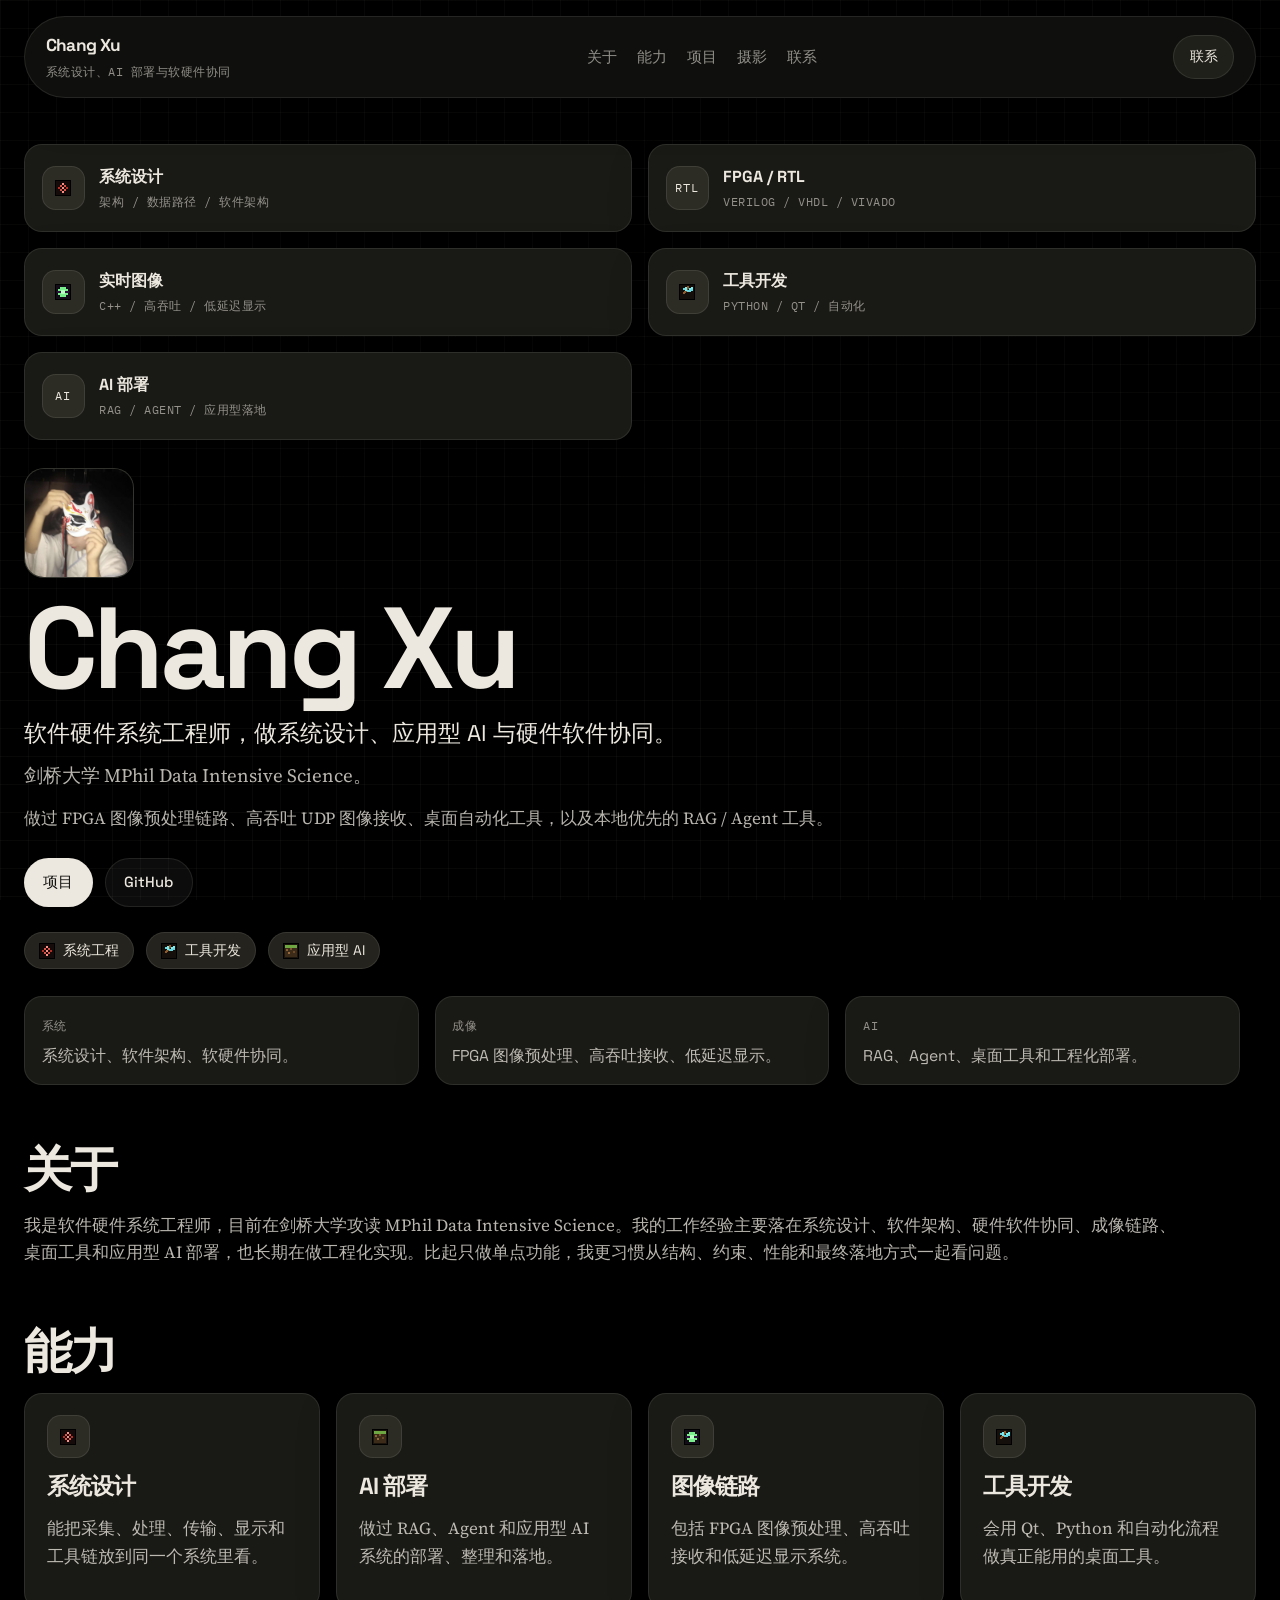
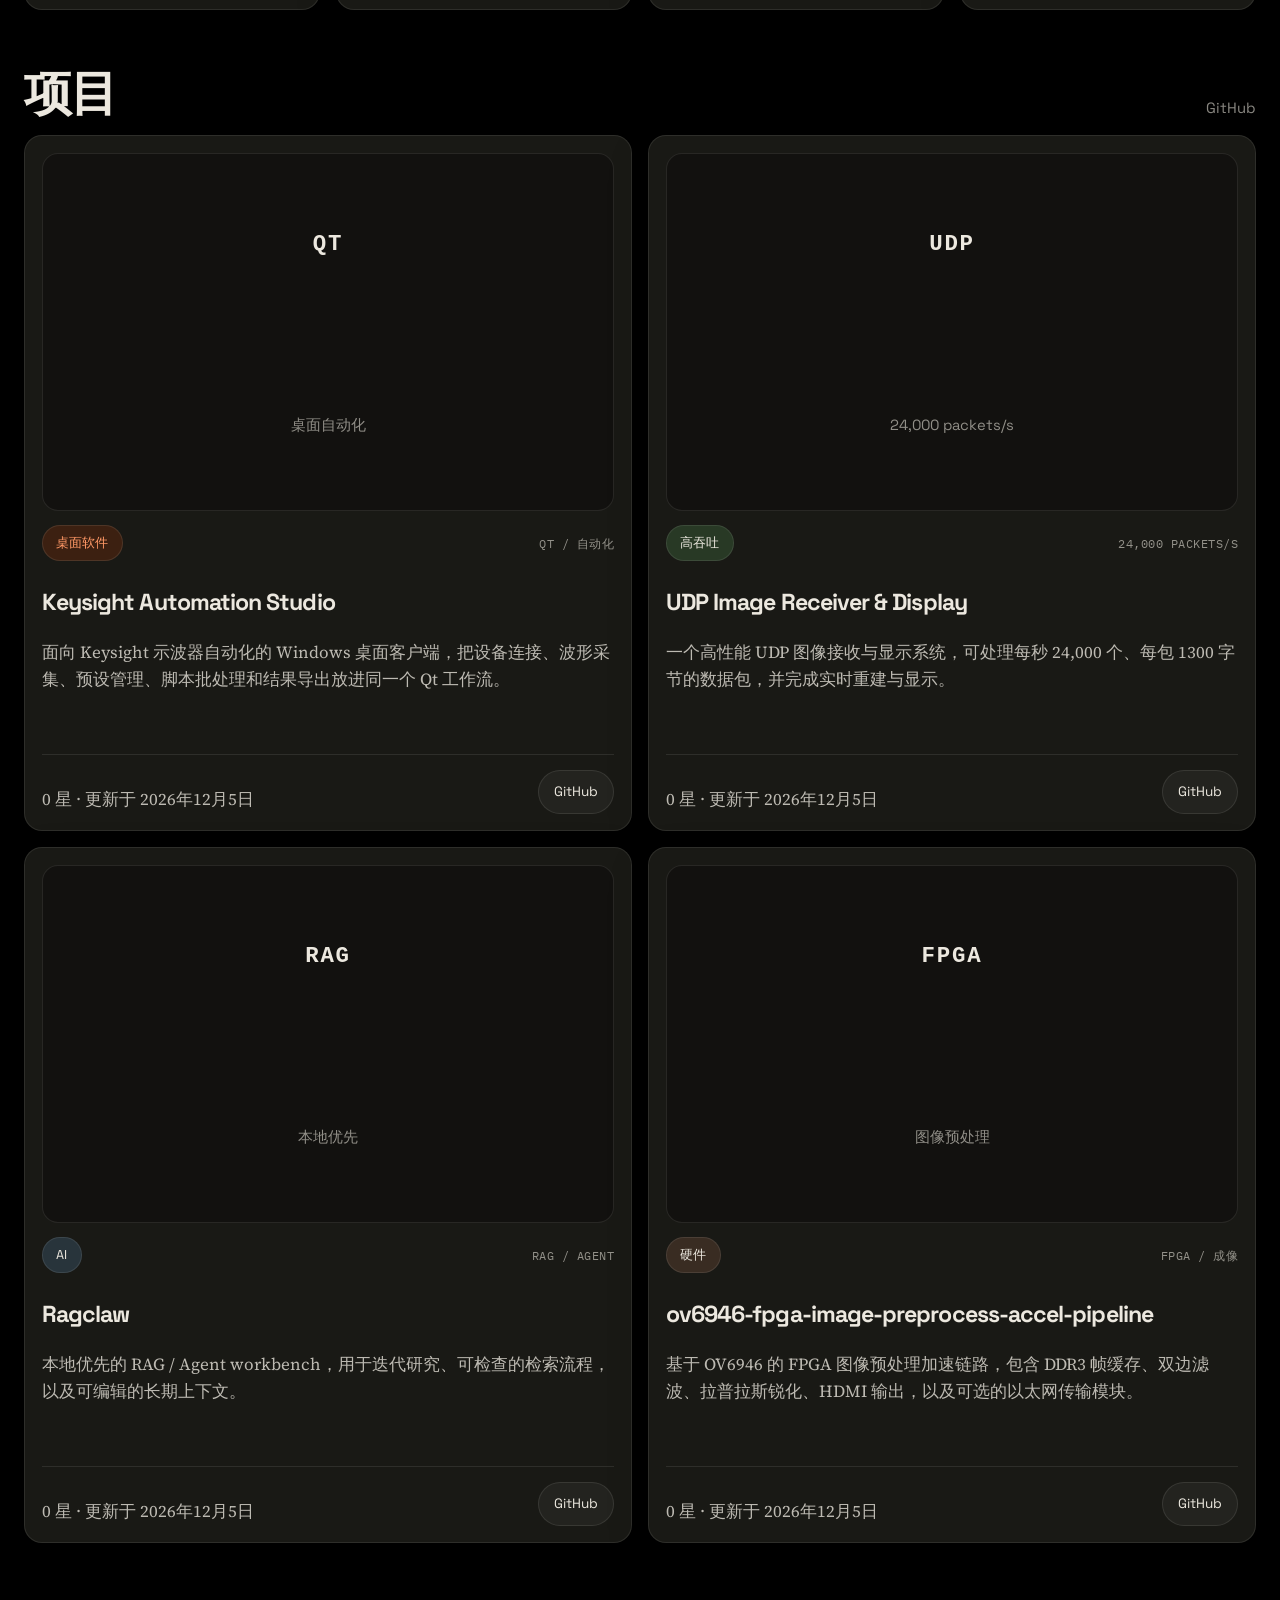
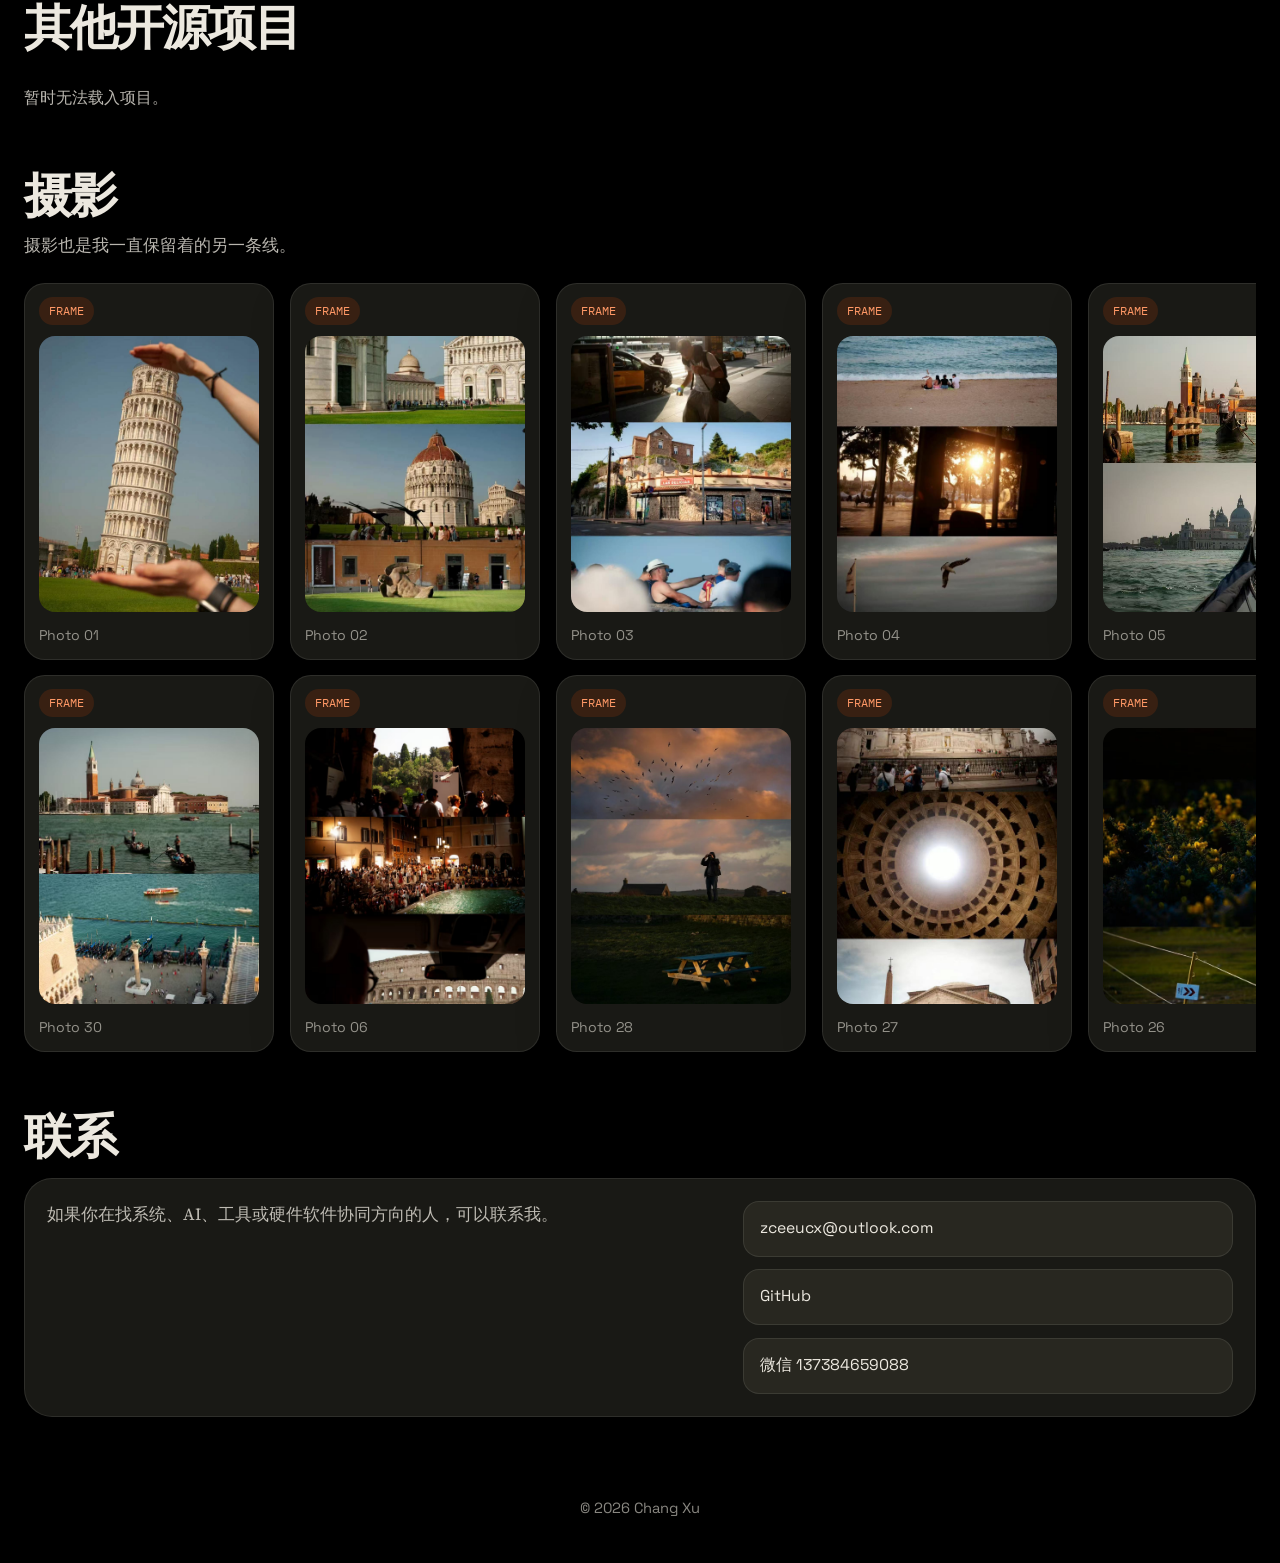
==== commit 1a036374: "Redesign hero layout and project cards" ====
--- a/index.html
+++ b/index.html
@@ -6,12 +6,12 @@
   <title>Chang Xu</title>
   <meta
     name="description"
-    content="Chang Xu 的个人网站。系统工程、应用型 AI 与硬件软件协同。"
+    content="Chang Xu 的个人站点，聚焦系统设计、软硬件协同、AI 部署与工程工具。"
   >
   <link rel="preconnect" href="https://fonts.googleapis.com">
   <link rel="preconnect" href="https://fonts.gstatic.com" crossorigin>
   <link href="https://fonts.googleapis.com/css2?family=IBM+Plex+Mono:wght@400;500&family=Source+Serif+4:opsz,wght@8..60,400;8..60,500;8..60,600&family=Space+Grotesk:wght@400;500;700&display=swap" rel="stylesheet">
-  <link rel="stylesheet" href="styles.css?v=20260408-copyfix2">
+  <link rel="stylesheet" href="styles.css?v=20260408-layoutwide1">
 </head>
 <body>
   <div class="site-shell">
@@ -22,7 +22,7 @@
     <header class="site-header">
       <div class="brand-block">
         <a class="brand-link" href="#top">Chang Xu</a>
-        <p class="brand-note">系统工程、应用型 AI 与硬件软件协同。</p>
+        <p class="brand-note">系统设计、AI 部署与软硬件协同</p>
       </div>
       <nav class="site-nav" aria-label="Primary">
         <a href="#about">关于</a>
@@ -36,82 +36,102 @@
 
     <main id="top" class="page-main">
       <section class="hero-section">
-        <div class="hero-copy">
-          <div class="hero-portrait">
-            <img src="assets/profile/hero-photo.jpg" alt="Chang Xu 的照片" loading="eager">
+        <div class="skills-rail" aria-label="Skills overview">
+          <article class="skill-card">
+            <span class="skill-icon">
+              <img src="assets/icons/redstone-dust.svg" alt="" aria-hidden="true">
+            </span>
+            <div class="skill-copy">
+              <strong>系统设计</strong>
+              <span>架构 / 数据路径 / 软件架构</span>
+            </div>
+          </article>
+          <article class="skill-card">
+            <span class="skill-icon skill-icon-text">RTL</span>
+            <div class="skill-copy">
+              <strong>FPGA / RTL</strong>
+              <span>Verilog / VHDL / Vivado</span>
+            </div>
+          </article>
+          <article class="skill-card">
+            <span class="skill-icon">
+              <img src="assets/icons/ender-eye.svg" alt="" aria-hidden="true">
+            </span>
+            <div class="skill-copy">
+              <strong>实时图像</strong>
+              <span>C++ / 高吞吐 / 低延迟显示</span>
+            </div>
+          </article>
+          <article class="skill-card">
+            <span class="skill-icon">
+              <img src="assets/icons/diamond-pickaxe.svg" alt="" aria-hidden="true">
+            </span>
+            <div class="skill-copy">
+              <strong>工具开发</strong>
+              <span>Python / Qt / 自动化</span>
+            </div>
+          </article>
+          <article class="skill-card">
+            <span class="skill-icon skill-icon-text">AI</span>
+            <div class="skill-copy">
+              <strong>AI 部署</strong>
+              <span>RAG / Agent / 应用型落地</span>
+            </div>
+          </article>
+        </div>
+
+        <div class="hero-main">
+          <div class="hero-copy">
+            <div class="hero-portrait">
+              <img src="assets/profile/hero-photo.jpg" alt="Chang Xu 的照片" loading="eager">
+            </div>
+            <h1>Chang Xu</h1>
+            <p class="hero-identity">软件硬件系统工程师，做系统设计、应用型 AI 与硬件软件协同。</p>
+            <p class="hero-lead">剑桥大学 MPhil Data Intensive Science。</p>
+            <p class="hero-summary">
+              做过 FPGA 图像预处理链路、高吞吐 UDP 图像接收、桌面自动化工具，以及本地优先的 RAG / Agent 工具。
+            </p>
+            <div class="hero-actions">
+              <a class="button button-dark" href="#selected-work">项目</a>
+              <a class="button button-soft" href="https://github.com/Sanssssssssssssssss" target="_blank" rel="noreferrer">GitHub</a>
+            </div>
+            <div class="signal-row" aria-label="Signature themes">
+              <span class="signal-pill">
+                <img src="assets/icons/redstone-dust.svg" alt="" aria-hidden="true">
+                系统工程
+              </span>
+              <span class="signal-pill">
+                <img src="assets/icons/diamond-pickaxe.svg" alt="" aria-hidden="true">
+                工具开发
+              </span>
+              <span class="signal-pill">
+                <img src="assets/icons/oak-log.svg" alt="" aria-hidden="true">
+                应用型 AI
+              </span>
+            </div>
+            <div class="hero-highlights">
+              <article class="hero-highlight">
+                <span class="timeline-label">系统</span>
+                <p>系统设计、软件架构、软硬件协同。</p>
+              </article>
+              <article class="hero-highlight">
+                <span class="timeline-label">成像</span>
+                <p>FPGA 图像预处理、高吞吐接收、低延迟显示。</p>
+              </article>
+              <article class="hero-highlight">
+                <span class="timeline-label">AI</span>
+                <p>RAG、Agent、桌面工具和工程化部署。</p>
+              </article>
+            </div>
           </div>
-          <h1>Chang Xu</h1>
-          <p class="hero-identity">系统工程、应用型 AI 与硬件软件协同。</p>
-          <p class="hero-lead">
-            剑桥大学 Data Intensive Science MPhil，在找全职机会。
-          </p>
-          <div class="hero-actions">
-            <a class="button button-dark" href="#selected-work">项目</a>
-            <a class="button button-soft" href="https://github.com/Sanssssssssssssssss" target="_blank" rel="noreferrer">GitHub</a>
-          </div>
-          <div class="signal-row" aria-label="Signature themes">
-            <span class="signal-pill">
-              <img src="assets/icons/redstone-dust.svg" alt="" aria-hidden="true">
-              系统工程
-            </span>
-            <span class="signal-pill">
-              <img src="assets/icons/diamond-pickaxe.svg" alt="" aria-hidden="true">
-              工具开发
-            </span>
-            <span class="signal-pill">
-              <img src="assets/icons/oak-log.svg" alt="" aria-hidden="true">
-              应用型 AI
-            </span>
-          </div>
-        </div>
-
-        <aside class="hero-panel">
-          <div class="panel-heading">
-            <span>简历</span>
-            <span>2026</span>
-          </div>
-          <div class="hero-panel-body">
-            <div class="fact-list">
-              <div class="fact-row">
-                <span class="fact-key">学历</span>
-                <strong>剑桥大学 MPhil</strong>
-              </div>
-              <div class="fact-row">
-                <span class="fact-key">工具</span>
-                <strong>Verilog / Vivado / Python / C++ / Qt / Web</strong>
-              </div>
-              <div class="fact-row">
-                <span class="fact-key">方向</span>
-                <strong>系统、成像、工具、AI</strong>
-              </div>
-              <div class="fact-row">
-                <span class="fact-key">状态</span>
-                <strong>全职机会</strong>
-              </div>
-            </div>
-            <div class="timeline-card">
-              <div class="timeline-step tone-think">
-                <span class="timeline-label">系统</span>
-                <p>成像、数据路径、性能约束。</p>
-              </div>
-              <div class="timeline-step tone-read">
-                <span class="timeline-label">工具</span>
-                <p>桌面软件、自动化、工程工具。</p>
-              </div>
-              <div class="timeline-step tone-edit">
-                <span class="timeline-label">表达</span>
-                <p>页面、排版、信息组织。</p>
-              </div>
-            </div>
-          </div>
-        </aside>
+        </div>
       </section>
 
       <section id="about" class="content-section">
         <div class="section-copy">
           <h2>关于</h2>
           <p>
-            我是软件硬件系统工程师，目前在剑桥大学 Data Intensive Science MPhil 继续进修。我的工作重点在系统设计、硬件软件协同、成像链路和应用型 AI 部署，也做桌面工具、数据路径和工程化实现。比起只做单点功能，我更习惯从整体结构、性能约束和落地方式一起看问题。
+            我是软件硬件系统工程师，目前在剑桥大学攻读 MPhil Data Intensive Science。我的工作经验主要落在系统设计、软件架构、硬件软件协同、成像链路、桌面工具和应用型 AI 部署，也长期在做工程化实现。比起只做单点功能，我更习惯从结构、约束、性能和最终落地方式一起看问题。
           </p>
         </div>
       </section>
@@ -125,29 +145,29 @@
             <span class="icon-chip">
               <img src="assets/icons/redstone-dust.svg" alt="" aria-hidden="true">
             </span>
-            <h3>系统意识</h3>
-            <p>能从模块关系、数据路径和边界条件出发做系统设计。</p>
+            <h3>系统设计</h3>
+            <p>能把采集、处理、传输、显示和工具链放到同一个系统里看。</p>
+          </article>
+          <article class="strength-card">
+            <span class="icon-chip">
+              <img src="assets/icons/oak-log.svg" alt="" aria-hidden="true">
+            </span>
+            <h3>AI 部署</h3>
+            <p>做过 RAG、Agent 和应用型 AI 系统的部署、整理和落地。</p>
+          </article>
+          <article class="strength-card">
+            <span class="icon-chip">
+              <img src="assets/icons/ender-eye.svg" alt="" aria-hidden="true">
+            </span>
+            <h3>图像链路</h3>
+            <p>包括 FPGA 图像预处理、高吞吐接收和低延迟显示系统。</p>
           </article>
           <article class="strength-card">
             <span class="icon-chip">
               <img src="assets/icons/diamond-pickaxe.svg" alt="" aria-hidden="true">
             </span>
-            <h3>性能约束</h3>
-            <p>做过高吞吐图像接收、低延迟链路和 FPGA 图像预处理加速。</p>
-          </article>
-          <article class="strength-card">
-            <span class="icon-chip">
-              <img src="assets/icons/oak-log.svg" alt="" aria-hidden="true">
-            </span>
-            <h3>工具感</h3>
-            <p>能把零散流程整理成可复用的桌面工具和工程模块。</p>
-          </article>
-          <article class="strength-card">
-            <span class="icon-chip">
-              <img src="assets/icons/ender-eye.svg" alt="" aria-hidden="true">
-            </span>
-            <h3>视觉判断</h3>
-            <p>在意界面、排版和信息组织，也能把复杂内容讲清楚。</p>
+            <h3>工具开发</h3>
+            <p>会用 Qt、Python 和自动化流程做真正能用的桌面工具。</p>
           </article>
         </div>
       </section>
@@ -161,66 +181,82 @@
         </div>
 
         <div class="featured-grid">
-          <article class="featured-card">
+          <article
+            class="featured-card clickable-card"
+            tabindex="0"
+            role="link"
+            data-detail-url="project.html?repo=KeySight-Oscilloscope-Automation-Software"
+            aria-label="打开 KeySight Automation Studio 项目详情"
+          >
+            <div class="featured-visual" data-featured-visual="keysight-automation-studio"></div>
             <div class="featured-meta">
               <span class="tag tag-accent">桌面软件</span>
               <span class="mono-text">Qt / 自动化</span>
             </div>
             <h3>Keysight Automation Studio</h3>
-            <p class="featured-description" data-featured-summary="keysight-automation-studio">
-              正在载入项目介绍。
-            </p>
-            <p class="project-meta" data-featured-meta="keysight-automation-studio">正在载入项目信息。</p>
-            <div class="project-tag-row">
-              <a class="project-detail-button" href="project.html?repo=KeySight-Oscilloscope-Automation-Software">详情</a>
+            <p class="featured-description" data-featured-summary="keysight-automation-studio">正在载入项目介绍。</p>
+            <div class="project-card-footer">
+              <p class="project-meta" data-featured-meta="keysight-automation-studio">正在载入项目信息。</p>
               <a class="project-detail-button" href="https://github.com/Sanssssssssssssssss/KeySight-Oscilloscope-Automation-Software" target="_blank" rel="noreferrer">GitHub</a>
             </div>
           </article>
 
-          <article class="featured-card">
+          <article
+            class="featured-card clickable-card"
+            tabindex="0"
+            role="link"
+            data-detail-url="project.html?repo=UDP-High-Speed-Image-Receiver-Display-System"
+            aria-label="打开 UDP Image Receiver &amp; Display 项目详情"
+          >
+            <div class="featured-visual" data-featured-visual="udp-image-receiver-display"></div>
             <div class="featured-meta">
               <span class="tag tag-mint">高吞吐</span>
               <span class="mono-text">24,000 packets/s</span>
             </div>
-            <h3>UDP Image Receiver & Display</h3>
-            <p class="featured-description" data-featured-summary="udp-image-receiver-display">
-              正在载入项目介绍。
-            </p>
-            <p class="project-meta" data-featured-meta="udp-image-receiver-display">正在载入项目信息。</p>
-            <div class="project-tag-row">
-              <a class="project-detail-button" href="project.html?repo=UDP-High-Speed-Image-Receiver-Display-System">详情</a>
+            <h3>UDP Image Receiver &amp; Display</h3>
+            <p class="featured-description" data-featured-summary="udp-image-receiver-display">正在载入项目介绍。</p>
+            <div class="project-card-footer">
+              <p class="project-meta" data-featured-meta="udp-image-receiver-display">正在载入项目信息。</p>
               <a class="project-detail-button" href="https://github.com/Sanssssssssssssssss/UDP-High-Speed-Image-Receiver-Display-System" target="_blank" rel="noreferrer">GitHub</a>
             </div>
           </article>
 
-          <article class="featured-card">
+          <article
+            class="featured-card clickable-card"
+            tabindex="0"
+            role="link"
+            data-detail-url="project.html?repo=Ragclaw"
+            aria-label="打开 Ragclaw 项目详情"
+          >
+            <div class="featured-visual" data-featured-visual="ragclaw"></div>
             <div class="featured-meta">
               <span class="tag tag-blue">AI</span>
               <span class="mono-text">RAG / Agent</span>
             </div>
             <h3>Ragclaw</h3>
-            <p class="featured-description" data-featured-summary="ragclaw">
-              正在载入项目介绍。
-            </p>
-            <p class="project-meta" data-featured-meta="ragclaw">正在载入项目信息。</p>
-            <div class="project-tag-row">
-              <a class="project-detail-button" href="project.html?repo=Ragclaw">详情</a>
+            <p class="featured-description" data-featured-summary="ragclaw">正在载入项目介绍。</p>
+            <div class="project-card-footer">
+              <p class="project-meta" data-featured-meta="ragclaw">正在载入项目信息。</p>
               <a class="project-detail-button" href="https://github.com/Sanssssssssssssssss/Ragclaw" target="_blank" rel="noreferrer">GitHub</a>
             </div>
           </article>
 
-          <article class="featured-card">
+          <article
+            class="featured-card clickable-card"
+            tabindex="0"
+            role="link"
+            data-detail-url="project.html?repo=ov6946-fpga-image-preprocess-accel-pipeline"
+            aria-label="打开 ov6946 FPGA 项目详情"
+          >
+            <div class="featured-visual" data-featured-visual="ov6946-fpga-image-preprocess-accel-pipeline"></div>
             <div class="featured-meta">
               <span class="tag tag-rose">硬件</span>
               <span class="mono-text">FPGA / 成像</span>
             </div>
             <h3>ov6946-fpga-image-preprocess-accel-pipeline</h3>
-            <p class="featured-description" data-featured-summary="ov6946-fpga-image-preprocess-accel-pipeline">
-              正在载入项目介绍。
-            </p>
-            <p class="project-meta" data-featured-meta="ov6946-fpga-image-preprocess-accel-pipeline">正在载入项目信息。</p>
-            <div class="project-tag-row">
-              <a class="project-detail-button" href="project.html?repo=ov6946-fpga-image-preprocess-accel-pipeline">详情</a>
+            <p class="featured-description" data-featured-summary="ov6946-fpga-image-preprocess-accel-pipeline">正在载入项目介绍。</p>
+            <div class="project-card-footer">
+              <p class="project-meta" data-featured-meta="ov6946-fpga-image-preprocess-accel-pipeline">正在载入项目信息。</p>
               <a class="project-detail-button" href="https://github.com/Sanssssssssssssssss/ov6946-fpga-image-preprocess-accel-pipeline" target="_blank" rel="noreferrer">GitHub</a>
             </div>
           </article>
@@ -240,7 +276,7 @@
       <section id="photography" class="content-section photography-section">
         <div class="section-heading">
           <h2>摄影</h2>
-          <p class="section-intro">摄影之外，我也一直在练习观察和取景。</p>
+          <p class="section-intro">摄影也是我一直保留着的另一条线。</p>
         </div>
         <div class="photo-marquee" aria-label="Photography gallery moving left">
           <div id="photo-track-primary" class="photo-track"></div>
@@ -268,10 +304,10 @@
     </main>
 
     <footer class="site-footer">
-      <p>© <span id="current-year"></span> Chang Xu</p>
+      <p>&copy; <span id="current-year"></span> Chang Xu</p>
     </footer>
   </div>
 
-  <script src="script.js?v=20260408-copyfix1"></script>
+  <script src="script.js?v=20260408-layoutwide1"></script>
 </body>
 </html>
--- a/styles.css
+++ b/styles.css
@@ -1,29 +1,28 @@
 :root {
   --bg: #000000;
-  --bg-soft: #201f1a;
-  --surface: rgba(42, 41, 34, 0.74);
-  --surface-strong: #2a2922;
-  --surface-muted: #33322a;
-  --surface-press: #3d3c33;
-  --text: #e6e5e0;
-  --text-soft: rgba(230, 229, 224, 0.72);
-  --text-muted: rgba(230, 229, 224, 0.55);
-  --text-faint: rgba(230, 229, 224, 0.35);
-  --line: rgba(230, 229, 224, 0.1);
-  --line-strong: rgba(230, 229, 224, 0.2);
+  --bg-soft: #12110f;
+  --surface: rgba(28, 28, 24, 0.9);
+  --surface-strong: #20201b;
+  --surface-muted: #2c2b24;
+  --surface-press: #343328;
+  --text: #ece8df;
+  --text-soft: rgba(236, 232, 223, 0.78);
+  --text-muted: rgba(236, 232, 223, 0.58);
+  --text-faint: rgba(236, 232, 223, 0.35);
+  --line: rgba(236, 232, 223, 0.1);
+  --line-strong: rgba(236, 232, 223, 0.18);
   --accent: #f54e00;
-  --accent-dark: #ff7b3d;
+  --accent-dark: #ff8850;
   --rose: #a06b50;
   --mint: #5a9e5e;
   --blue: #5a8ab8;
   --violet: #8a6fb8;
-  --gold: #d9a04a;
-  --shadow-soft: 0 16px 40px rgba(0, 0, 0, 0.16);
-  --shadow-card: 0 28px 70px rgba(0, 0, 0, 0.4), 0 14px 32px rgba(0, 0, 0, 0.28);
+  --shadow-soft: 0 16px 40px rgba(0, 0, 0, 0.22);
+  --shadow-card: 0 24px 60px rgba(0, 0, 0, 0.38);
   --radius-sm: 10px;
   --radius-md: 18px;
   --radius-lg: 28px;
-  --content-width: 1180px;
+  --content-width: 1680px;
   --font-sans: "Space Grotesk", "Segoe UI", sans-serif;
   --font-serif: "Source Serif 4", Georgia, serif;
   --font-mono: "IBM Plex Mono", "Courier New", monospace;
@@ -72,26 +71,10 @@
   display: none;
 }
 
-.backdrop-a {
-  inset: 5% auto auto 8%;
-  width: 24rem;
-  height: 24rem;
-  border-radius: 999px;
-  background: rgba(245, 78, 0, 0.15);
-}
-
-.backdrop-b {
-  inset: auto 5% 8% auto;
-  width: 28rem;
-  height: 28rem;
-  border-radius: 999px;
-  background: rgba(90, 138, 184, 0.16);
-}
-
 .paper-grid {
   background-image:
-    linear-gradient(rgba(230, 229, 224, 0.035) 1px, transparent 1px),
-    linear-gradient(90deg, rgba(230, 229, 224, 0.035) 1px, transparent 1px);
+    linear-gradient(rgba(236, 232, 223, 0.035) 1px, transparent 1px),
+    linear-gradient(90deg, rgba(236, 232, 223, 0.035) 1px, transparent 1px);
   background-size: 28px 28px;
 }
 
@@ -110,12 +93,12 @@
   grid-template-columns: auto 1fr auto;
   gap: 1.5rem;
   align-items: center;
-  width: min(calc(100% - 2rem), var(--content-width));
+  width: min(calc(100% - 3rem), var(--content-width));
   margin: 1rem auto 0;
-  padding: 1rem 1.25rem;
+  padding: 1rem 1.3rem;
   border: 1px solid var(--line);
   border-radius: 999px;
-  background: rgba(26, 25, 21, 0.88);
+  background: rgba(17, 17, 15, 0.9);
   backdrop-filter: blur(16px);
   box-shadow: var(--shadow-soft);
 }
@@ -131,12 +114,12 @@
 
 .brand-link {
   display: inline-block;
-  font-size: 1.1rem;
+  font-size: 1.08rem;
   font-weight: 700;
 }
 
 .brand-note {
-  margin: 0.2rem 0 0;
+  margin: 0.18rem 0 0;
   color: var(--text-muted);
   font-size: 0.85rem;
 }
@@ -180,22 +163,31 @@
 }
 
 .page-main {
-  width: min(calc(100% - 2rem), var(--content-width));
+  width: min(calc(100% - 3rem), var(--content-width));
   margin: 0 auto;
-  padding: 3.25rem 0 5rem;
+  padding: 2.9rem 0 5rem;
 }
 
 .hero-section {
   display: grid;
-  grid-template-columns: minmax(0, 1.25fr) minmax(320px, 0.85fr);
-  gap: 1.2rem;
-  align-items: stretch;
-}
-
-.hero-copy,
-.hero-panel,
-.metric-card,
-.note-card,
+  gap: 1.4rem;
+}
+
+.skills-rail,
+.strength-grid,
+.featured-grid,
+.projects-grid,
+.detail-grid {
+  display: grid;
+  gap: 1rem;
+}
+
+.skills-rail {
+  grid-template-columns: repeat(5, minmax(0, 1fr));
+}
+
+.skill-card,
+.hero-highlight,
 .strength-card,
 .featured-card,
 .project-card,
@@ -209,23 +201,96 @@
   box-shadow: var(--shadow-soft);
 }
 
+.skill-card,
+.strength-card,
+.featured-card,
+.project-card,
+.contact-card,
+.photo-card,
+.detail-card,
+.detail-hero {
+  border-radius: var(--radius-md);
+}
+
+.skill-card {
+  display: flex;
+  gap: 0.9rem;
+  align-items: center;
+  min-height: 5.5rem;
+  padding: 1rem 1.05rem;
+}
+
+.skill-icon,
+.icon-chip {
+  display: inline-grid;
+  place-items: center;
+  flex: 0 0 auto;
+  width: 2.7rem;
+  height: 2.7rem;
+  border-radius: 0.85rem;
+  border: 1px solid var(--line);
+  background: var(--surface-muted);
+}
+
+.skill-icon img,
+.icon-chip img,
+.signal-pill img {
+  width: 16px;
+  height: 16px;
+  image-rendering: pixelated;
+}
+
+.skill-icon-text {
+  color: var(--text);
+  font-family: var(--font-mono);
+  font-size: 0.76rem;
+  letter-spacing: 0.08em;
+  text-transform: uppercase;
+}
+
+.skill-copy {
+  display: grid;
+  gap: 0.2rem;
+}
+
+.skill-copy strong {
+  font-size: 1rem;
+  font-weight: 700;
+}
+
+.skill-copy span,
+.brand-note,
+.timeline-label,
+.mono-text,
+.project-index,
+.stat-key,
+.fact-key,
+.section-kicker {
+  color: var(--text-muted);
+  font-family: var(--font-mono);
+  font-size: 0.78rem;
+  letter-spacing: 0.04em;
+  text-transform: uppercase;
+}
+
+.hero-main {
+  display: grid;
+}
+
 .hero-copy {
-  max-width: 34rem;
-  padding: 0.6rem 0.25rem 0.5rem;
-  border: 0;
-  background: transparent;
-  box-shadow: none;
-  backdrop-filter: none;
+  max-width: 78rem;
+  padding: 0.35rem 0 0;
 }
 
 .hero-portrait {
-  width: 104px;
-  height: 104px;
+  width: 110px;
+  height: 110px;
   margin-bottom: 1rem;
   border-radius: 1.25rem;
   overflow: hidden;
   border: 1px solid var(--line);
   background: var(--surface-strong);
+  box-shadow: var(--shadow-soft);
 }
 
 .hero-portrait img {
@@ -235,49 +300,34 @@
   object-fit: cover;
 }
 
-.eyebrow,
-.section-kicker,
-.mono-text,
-.fact-key,
-.timeline-label,
-.project-status-line,
-.project-tag,
-.stat-key,
-.window-label {
-  font-family: var(--font-mono);
-  font-size: 0.76rem;
-  letter-spacing: 0.04em;
-  text-transform: uppercase;
-}
-
-.eyebrow,
-.section-kicker,
-.helper-text,
-.fact-key,
-.timeline-label,
-.project-status-line,
-.project-tag,
-.stat-key,
-.window-label {
-  color: var(--text-muted);
-}
-
 h1 {
   margin: 0;
-  max-width: 11ch;
-  font-size: clamp(3rem, 6vw, 5rem);
-  line-height: 0.98;
-  color: var(--text);
+  max-width: 12ch;
+  font-size: clamp(4rem, 9vw, 7.2rem);
+  line-height: 0.95;
+}
+
+h2 {
+  margin: 0;
+  font-size: clamp(2rem, 4vw, 3rem);
+  line-height: 1.02;
+}
+
+h3 {
+  margin: 0.95rem 0 0.6rem;
+  font-size: 1.45rem;
+  line-height: 1.06;
 }
 
 .hero-identity {
   margin: 1rem 0 0;
+  font-size: 1.42rem;
+  line-height: 1.35;
   color: var(--text);
-  font-size: 1.18rem;
-  line-height: 1.4;
 }
 
 .hero-lead,
+.hero-summary,
 .section-copy p,
 .strength-card p,
 .featured-card p,
@@ -286,36 +336,36 @@
 .project-meta,
 .contact-copy,
 .section-intro,
-.readme-box,
-.summary-list li,
-.bullet-list li {
+.readme-box {
   color: var(--text-soft);
   font-family: var(--font-serif);
-  font-size: 1.15rem;
-  line-height: 1.58;
+  font-size: 1.06rem;
+  line-height: 1.62;
 }
 
 .hero-lead {
-  max-width: 34rem;
-  margin-top: 0.6rem;
-  font-size: 1.05rem;
-  color: var(--text-muted);
-}
-
-.hero-actions,
-.featured-actions {
+  margin: 0.65rem 0 0;
+  font-size: 1.18rem;
+}
+
+.hero-summary {
+  max-width: 60rem;
+  margin: 0.9rem 0 0;
+}
+
+.hero-actions {
   display: flex;
   gap: 0.75rem;
   flex-wrap: wrap;
-  margin-top: 1.5rem;
+  margin-top: 1.55rem;
 }
 
 .button {
   display: inline-flex;
   align-items: center;
   justify-content: center;
-  min-height: 2.85rem;
-  padding: 0.8rem 1.1rem;
+  min-height: 2.95rem;
+  padding: 0.8rem 1.15rem;
   border-radius: 999px;
   border: 1px solid transparent;
   font-size: 0.92rem;
@@ -333,11 +383,11 @@
 }
 
 .button-dark:hover {
-  background: #f2f1ed;
+  background: #f4f0e8;
 }
 
 .button-soft {
-  background: rgba(230, 229, 224, 0.06);
+  background: rgba(236, 232, 223, 0.05);
   color: var(--text);
   border-color: var(--line);
 }
@@ -351,7 +401,7 @@
   display: flex;
   gap: 0.75rem;
   flex-wrap: wrap;
-  margin-top: 1.5rem;
+  margin-top: 1.55rem;
 }
 
 .signal-pill,
@@ -362,27 +412,351 @@
   padding: 0.45rem 0.85rem;
   border-radius: 999px;
   border: 1px solid var(--line);
-  background: rgba(51, 50, 42, 0.72);
+  background: rgba(44, 43, 36, 0.82);
   color: var(--text);
   font-size: 0.87rem;
 }
 
-.signal-pill img,
-.icon-chip img {
-  width: 16px;
-  height: 16px;
-  image-rendering: pixelated;
-}
-
-.hero-panel,
-.note-card,
-.detail-card,
+.hero-highlights {
+  display: grid;
+  grid-template-columns: repeat(3, minmax(0, 1fr));
+  gap: 1rem;
+  margin-top: 1.7rem;
+  max-width: 76rem;
+}
+
+.hero-highlight {
+  padding: 1rem 1.05rem;
+  border-radius: var(--radius-md);
+}
+
+.hero-highlight p {
+  margin: 0.45rem 0 0;
+  color: var(--text-soft);
+  font-size: 0.98rem;
+}
+
+.content-section {
+  margin-top: 3.8rem;
+}
+
+.section-heading {
+  margin-bottom: 1rem;
+}
+
+.section-heading-inline {
+  display: flex;
+  justify-content: space-between;
+  gap: 1rem;
+  align-items: end;
+}
+
+.section-copy {
+  max-width: 72rem;
+}
+
+.strength-grid {
+  grid-template-columns: repeat(4, minmax(0, 1fr));
+}
+
+.strength-card,
+.contact-card,
+.detail-card {
+  padding: 1.35rem;
+}
+
+.featured-grid {
+  grid-template-columns: repeat(4, minmax(0, 1fr));
+}
+
+.featured-card,
+.project-card {
+  display: flex;
+  flex-direction: column;
+  gap: 0.9rem;
+  min-height: 100%;
+  padding: 1.05rem;
+}
+
+.clickable-card {
+  cursor: pointer;
+  transition: transform 180ms ease, border-color 180ms ease, box-shadow 180ms ease;
+}
+
+.clickable-card:hover {
+  transform: translateY(-2px);
+  border-color: var(--line-strong);
+  box-shadow: var(--shadow-card);
+}
+
+.clickable-card:focus-visible {
+  outline: 2px solid rgba(245, 78, 0, 0.7);
+  outline-offset: 3px;
+}
+
+.featured-visual {
+  display: grid;
+  place-items: center;
+  overflow: hidden;
+  aspect-ratio: 16 / 10;
+  border-radius: 1rem;
+  border: 1px solid var(--line);
+  background: rgba(18, 17, 15, 0.9);
+}
+
+.featured-visual img {
+  display: block;
+  width: 100%;
+  height: 100%;
+  object-fit: cover;
+}
+
+.featured-placeholder {
+  display: grid;
+  place-items: center;
+  width: 100%;
+  height: 100%;
+  gap: 0.3rem;
+  color: var(--text);
+  text-align: center;
+}
+
+.featured-placeholder strong {
+  font-family: var(--font-mono);
+  font-size: 1.4rem;
+  letter-spacing: 0.08em;
+  text-transform: uppercase;
+}
+
+.featured-placeholder span {
+  color: var(--text-muted);
+  font-size: 0.92rem;
+}
+
+.featured-meta,
+.project-tag-row {
+  display: flex;
+  justify-content: space-between;
+  gap: 0.75rem;
+  align-items: center;
+  flex-wrap: wrap;
+}
+
+.tag {
+  font-size: 0.8rem;
+}
+
+.tag-accent {
+  background: rgba(245, 78, 0, 0.16);
+  color: #ff9866;
+}
+
+.tag-mint {
+  background: rgba(90, 158, 94, 0.24);
+}
+
+.tag-blue {
+  background: rgba(90, 138, 184, 0.24);
+}
+
+.tag-rose {
+  background: rgba(160, 107, 80, 0.24);
+}
+
+.featured-description {
+  min-height: 6.3rem;
+  margin: 0;
+}
+
+.projects-grid {
+  grid-template-columns: repeat(4, minmax(0, 1fr));
+}
+
+.project-card-main {
+  display: grid;
+  gap: 0.72rem;
+}
+
+.project-index {
+  margin: 0;
+}
+
+.project-description,
+.project-meta {
+  margin: 0;
+}
+
+.project-description {
+  min-height: 5.6rem;
+}
+
+.project-card-footer {
+  display: flex;
+  justify-content: space-between;
+  gap: 0.85rem;
+  align-items: end;
+  margin-top: auto;
+  padding-top: 0.95rem;
+  border-top: 1px solid var(--line);
+}
+
+.project-footer-meta {
+  display: grid;
+  gap: 0.45rem;
+}
+
+.project-detail-button {
+  display: inline-flex;
+  align-items: center;
+  justify-content: center;
+  min-height: 2.7rem;
+  padding: 0.65rem 0.95rem;
+  border: 1px solid var(--line);
+  border-radius: 999px;
+  background: rgba(236, 232, 223, 0.05);
+  font-size: 0.85rem;
+  white-space: nowrap;
+}
+
+.project-detail-button:hover {
+  color: var(--accent);
+  border-color: var(--line-strong);
+}
+
+.projects-status {
+  margin: 1rem 0 0;
+  font-size: 1rem;
+}
+
+.photography-section {
+  position: relative;
+}
+
+.section-intro {
+  max-width: 46rem;
+  margin-top: 0.7rem;
+}
+
+.photo-marquee {
+  overflow: hidden;
+  margin-top: 1.45rem;
+}
+
+.photo-marquee-reverse {
+  margin-top: 0.9rem;
+}
+
+.photo-track {
+  display: flex;
+  gap: 1rem;
+  width: max-content;
+  animation: marquee-left 48s linear infinite;
+}
+
+.photo-track-reverse {
+  animation-name: marquee-right;
+  animation-duration: 52s;
+}
+
+.photo-marquee:hover .photo-track {
+  animation-play-state: paused;
+}
+
+.photo-card {
+  width: 250px;
+  margin: 0;
+  padding: 0.85rem;
+  border-radius: 1.3rem;
+}
+
+.photo-card::before {
+  content: "frame";
+  display: inline-block;
+  margin-bottom: 0.7rem;
+  padding: 0.3rem 0.65rem;
+  border-radius: 999px;
+  background: rgba(245, 78, 0, 0.14);
+  color: #ff9866;
+  font-family: var(--font-mono);
+  font-size: 0.74rem;
+  text-transform: uppercase;
+}
+
+.photo-card img {
+  display: block;
+  width: 100%;
+  aspect-ratio: 4 / 5;
+  object-fit: cover;
+  border-radius: 1rem;
+}
+
+.photo-card figcaption {
+  margin-top: 0.8rem;
+  color: var(--text-muted);
+  font-size: 0.88rem;
+}
+
+.photo-card-error {
+  display: none;
+}
+
+.contact-card {
+  display: grid;
+  grid-template-columns: minmax(0, 1.25fr) minmax(280px, 0.9fr);
+  gap: 1rem;
+  border-radius: var(--radius-lg);
+}
+
+.contact-copy {
+  margin: 0;
+}
+
+.contact-links {
+  display: grid;
+  gap: 0.8rem;
+}
+
+.contact-links a,
+.contact-static {
+  display: flex;
+  align-items: center;
+  min-height: 3.15rem;
+  padding: 0.95rem 1rem;
+  border: 1px solid var(--line);
+  border-radius: 1rem;
+  background: rgba(44, 43, 36, 0.8);
+  font-size: 0.98rem;
+}
+
+.contact-static {
+  color: var(--text);
+}
+
+.site-footer {
+  width: min(calc(100% - 3rem), var(--content-width));
+  margin: 0 auto;
+  padding: 0 0 2.75rem;
+}
+
+.site-footer p {
+  margin: 0;
+  color: var(--text-muted);
+  text-align: center;
+  font-size: 0.92rem;
+}
+
+.detail-shell .site-header {
+  grid-template-columns: auto 1fr;
+}
+
+.detail-main {
+  padding-top: 2rem;
+}
+
 .detail-hero {
+  padding: 0;
+  overflow: hidden;
   border-radius: var(--radius-lg);
-}
-
-.hero-panel {
-  overflow: hidden;
 }
 
 .panel-heading {
@@ -397,463 +771,36 @@
   text-transform: uppercase;
 }
 
-.hero-panel-body,
-.note-card,
-.detail-card,
-.detail-hero,
-.featured-card,
-.strength-card,
-.project-card,
-.contact-card {
+.detail-hero-body {
   padding: 1.4rem;
 }
 
-.status-chip {
-  display: inline-flex;
-  padding: 0.5rem 0.8rem;
-  border-radius: 999px;
-  background: rgba(245, 78, 0, 0.11);
-  color: var(--accent-dark);
-  font-size: 0.86rem;
-  font-weight: 500;
-}
-
-.summary-list,
-.bullet-list {
-  margin: 1rem 0 0;
-  padding-left: 1.2rem;
-}
-
-.summary-list li + li,
-.bullet-list li + li {
-  margin-top: 0.7rem;
-}
-
-.timeline-card {
-  display: grid;
-  gap: 0.9rem;
-  margin-top: 1.2rem;
-}
-
-.timeline-step {
-  padding: 1rem;
-  border-radius: 1rem;
-  border: 1px solid rgba(230, 229, 224, 0.08);
-}
-
-.timeline-step p {
-  margin: 0.4rem 0 0;
-  color: var(--text-soft);
-  font-size: 0.96rem;
-}
-
-.tone-think {
-  background: rgba(160, 107, 80, 0.34);
-}
-
-.tone-read {
-  background: rgba(90, 138, 184, 0.3);
-}
-
-.tone-edit {
-  background: rgba(138, 111, 184, 0.3);
-}
-
-.metric-strip {
-  display: grid;
-  grid-template-columns: repeat(3, 1fr);
-  gap: 1rem;
-  margin-top: 2rem;
-}
-
-.metric-card {
-  padding: 1.3rem;
-  border-radius: var(--radius-md);
-}
-
-.metric-value {
-  margin: 0;
-  font-size: clamp(1.45rem, 2vw, 2rem);
-  font-weight: 700;
-  letter-spacing: -0.05em;
-}
-
-.metric-label {
-  margin: 0.5rem 0 0;
-  color: var(--text-muted);
-  font-size: 0.96rem;
-}
-
-.content-section {
-  margin-top: 4.25rem;
-}
-
-.section-split {
-  display: grid;
-  grid-template-columns: minmax(0, 1.1fr) minmax(280px, 0.9fr);
-  gap: 1.5rem;
-  align-items: start;
-}
-
-.section-heading {
-  margin-bottom: 1.2rem;
-}
-
-.section-heading-inline {
-  display: flex;
-  justify-content: space-between;
-  gap: 1rem;
-  align-items: end;
-}
-
-h2 {
-  margin: 0;
-  max-width: 17ch;
-  font-size: clamp(1.8rem, 3.6vw, 2.8rem);
-  line-height: 1.04;
-}
-
-.section-copy {
-  max-width: 54rem;
-}
-
-.note-card {
-  overflow: hidden;
-}
-
-.fact-list {
-  display: grid;
-  gap: 1rem;
-}
-
-.fact-row,
+.detail-hero h1 {
+  max-width: none;
+  font-size: clamp(2.5rem, 6vw, 4.4rem);
+}
+
+.detail-grid {
+  grid-template-columns: minmax(280px, 0.78fr) minmax(0, 1.22fr);
+  margin-top: 1rem;
+}
+
+.stat-list {
+  display: grid;
+  gap: 0.95rem;
+}
+
 .stat-row {
   display: flex;
   justify-content: space-between;
   gap: 1rem;
   align-items: start;
-  padding-bottom: 0.9rem;
-  border-bottom: 1px solid var(--line);
-}
-
-.fact-row:last-child,
-.stat-row:last-child {
-  padding-bottom: 0;
-  border-bottom: 0;
-}
-
-.fact-row strong,
+}
+
 .stat-value {
   max-width: 60%;
   text-align: right;
   font-size: 0.96rem;
-}
-
-.strength-grid,
-.featured-grid,
-.projects-grid {
-  display: grid;
-  gap: 1rem;
-}
-
-.strength-grid {
-  grid-template-columns: repeat(4, 1fr);
-}
-
-.strength-card {
-  border-radius: var(--radius-md);
-}
-
-.icon-chip {
-  display: inline-grid;
-  place-items: center;
-  width: 2.6rem;
-  height: 2.6rem;
-  border-radius: 0.8rem;
-  background: var(--surface-muted);
-  border: 1px solid var(--line);
-}
-
-h3 {
-  margin: 1rem 0 0.6rem;
-  font-size: 1.35rem;
-  line-height: 1.05;
-}
-
-.featured-grid {
-  grid-template-columns: repeat(2, 1fr);
-}
-
-.featured-card,
-.project-card {
-  border-radius: 1.4rem;
-}
-
-.featured-card {
-  padding: 1.1rem;
-}
-
-.featured-description {
-  min-height: 6.6rem;
-}
-
-.featured-card p + p {
-  margin-top: 0.7rem;
-}
-
-.featured-meta,
-.project-tag-row {
-  display: flex;
-  justify-content: space-between;
-  gap: 0.75rem;
-  align-items: center;
-  flex-wrap: wrap;
-}
-
-.tag {
-  font-size: 0.8rem;
-}
-
-.tag-accent {
-  background: rgba(245, 78, 0, 0.16);
-  color: #ff8b54;
-}
-
-.tag-mint {
-  background: rgba(90, 158, 94, 0.24);
-}
-
-.tag-blue {
-  background: rgba(90, 138, 184, 0.24);
-}
-
-.tag-rose {
-  background: rgba(160, 107, 80, 0.24);
-}
-
-.projects-grid {
-  grid-template-columns: repeat(3, 1fr);
-}
-
-.project-card {
-  display: flex;
-  flex-direction: column;
-  gap: 0.9rem;
-}
-
-.project-index {
-  margin: 0;
-  color: var(--text-muted);
-  font-family: var(--font-mono);
-  font-size: 0.74rem;
-}
-
-.project-title-link h3 {
-  margin: 0;
-}
-
-.project-title-link:hover h3 {
-  color: var(--accent);
-}
-
-.project-description {
-  min-height: 5.8rem;
-}
-
-.project-meta {
-  margin: 0;
-  font-size: 1rem;
-}
-
-.featured-card .project-tag-row {
-  margin-top: 1rem;
-}
-
-.project-detail-button {
-  display: inline-flex;
-  align-items: center;
-  justify-content: center;
-  padding: 0.65rem 0.9rem;
-  border: 1px solid var(--line);
-  border-radius: 999px;
-  background: rgba(230, 229, 224, 0.05);
-  font-size: 0.85rem;
-}
-
-.project-detail-button:hover {
-  color: var(--accent);
-}
-
-.projects-status {
-  margin: 1rem 0 0;
-  font-size: 1rem;
-}
-
-.photography-section {
-  position: relative;
-}
-
-.section-intro {
-  max-width: 46rem;
-  margin-top: 0.75rem;
-}
-
-.photo-marquee {
-  position: relative;
-  overflow: hidden;
-  margin-top: 1.5rem;
-}
-
-.photo-marquee-reverse {
-  margin-top: 0.9rem;
-}
-
-.photo-track {
-  display: flex;
-  gap: 1rem;
-  width: max-content;
-  animation: marquee-left 48s linear infinite;
-}
-
-.photo-track-reverse {
-  animation-name: marquee-right;
-  animation-duration: 52s;
-}
-
-.photo-marquee:hover .photo-track {
-  animation-play-state: paused;
-}
-
-.photo-card {
-  width: 250px;
-  margin: 0;
-  padding: 0.85rem;
-  border-radius: 1.3rem;
-}
-
-.photo-card::before {
-  content: "frame";
-  display: inline-block;
-  margin-bottom: 0.7rem;
-  padding: 0.3rem 0.65rem;
-  border-radius: 999px;
-  background: rgba(245, 78, 0, 0.14);
-  color: #ff8b54;
-  font-family: var(--font-mono);
-  font-size: 0.74rem;
-  text-transform: uppercase;
-}
-
-.photo-card img {
-  display: block;
-  width: 100%;
-  aspect-ratio: 4 / 5;
-  object-fit: cover;
-  border-radius: 1rem;
-}
-
-.photo-card figcaption {
-  margin-top: 0.8rem;
-  color: var(--text-muted);
-  font-size: 0.88rem;
-}
-
-.photo-card-error {
-  display: none;
-}
-
-.contact-section h2 {
-  max-width: 20ch;
-}
-
-.contact-card {
-  display: grid;
-  grid-template-columns: minmax(0, 1fr) minmax(220px, 0.82fr);
-  gap: 1rem;
-  border-radius: var(--radius-lg);
-}
-
-.contact-copy {
-  margin: 0;
-}
-
-.contact-links {
-  display: grid;
-  gap: 0.8rem;
-}
-
-.contact-links a {
-  display: flex;
-  align-items: center;
-  min-height: 3.2rem;
-  padding: 0.95rem 1rem;
-  border: 1px solid var(--line);
-  border-radius: 1rem;
-  background: rgba(51, 50, 42, 0.7);
-  font-size: 0.98rem;
-}
-
-.contact-static {
-  display: flex;
-  align-items: center;
-  min-height: 3.2rem;
-  padding: 0.95rem 1rem;
-  border: 1px solid var(--line);
-  border-radius: 1rem;
-  background: rgba(51, 50, 42, 0.7);
-  font-size: 0.98rem;
-  color: var(--text);
-}
-
-.site-footer {
-  width: min(calc(100% - 2rem), var(--content-width));
-  margin: 0 auto;
-  padding: 0 0 2.75rem;
-}
-
-.site-footer p {
-  margin: 0;
-  color: var(--text-muted);
-  text-align: center;
-  font-size: 0.92rem;
-}
-
-.detail-shell .site-header {
-  grid-template-columns: auto 1fr;
-}
-
-.detail-main {
-  padding-top: 2rem;
-}
-
-.detail-hero {
-  padding: 0;
-  overflow: hidden;
-}
-
-.detail-hero-body {
-  padding: 1.4rem;
-}
-
-.detail-hero h1 {
-  max-width: none;
-  font-size: clamp(2.4rem, 6vw, 4.3rem);
-}
-
-.detail-grid {
-  display: grid;
-  grid-template-columns: minmax(270px, 0.78fr) minmax(0, 1.22fr);
-  gap: 1rem;
-  margin-top: 1rem;
-}
-
-.stat-list {
-  display: grid;
-  gap: 0.95rem;
-}
-
-.stat-row {
-  padding-bottom: 0;
 }
 
 .readme-box {
@@ -861,20 +808,6 @@
   overflow: auto;
   padding-right: 0.4rem;
   white-space: pre-wrap;
-  color: var(--text-soft);
-}
-
-.hero-panel:hover,
-.metric-card:hover,
-.note-card:hover,
-.strength-card:hover,
-.featured-card:hover,
-.project-card:hover,
-.contact-card:hover,
-.photo-card:hover,
-.detail-card:hover,
-.detail-hero:hover {
-  box-shadow: var(--shadow-card);
 }
 
 .hidden-link {
@@ -901,16 +834,23 @@
   }
 }
 
-@media (max-width: 1080px) {
+@media (max-width: 1500px) {
+  .skills-rail,
+  .featured-grid,
+  .projects-grid {
+    grid-template-columns: repeat(2, minmax(0, 1fr));
+  }
+}
+
+@media (max-width: 1120px) {
   .site-header,
-  .hero-section,
-  .metric-strip,
-  .section-split,
+  .skills-rail,
   .strength-grid,
   .featured-grid,
   .projects-grid,
   .contact-card,
-  .detail-grid {
+  .detail-grid,
+  .hero-highlights {
     grid-template-columns: 1fr;
   }
 
@@ -919,11 +859,10 @@
   }
 
   .section-heading-inline {
+    flex-direction: column;
     align-items: start;
-    flex-direction: column;
-  }
-
-  .fact-row strong,
+  }
+
   .stat-value {
     max-width: none;
     text-align: left;
@@ -934,12 +873,13 @@
   .site-header,
   .page-main,
   .site-footer {
-    width: min(calc(100% - 1rem), var(--content-width));
+    width: min(calc(100% - 1.1rem), var(--content-width));
   }
 
   .site-header {
     gap: 1rem;
     padding: 1rem;
+    border-radius: 1.2rem;
   }
 
   .site-nav {
@@ -949,29 +889,21 @@
 
   h1 {
     max-width: 100%;
-    font-size: clamp(2.55rem, 13vw, 4rem);
+    font-size: clamp(2.9rem, 16vw, 4.7rem);
   }
 
   h2 {
-    max-width: none;
-    font-size: clamp(1.85rem, 10vw, 2.8rem);
-  }
-
-  .hero-copy,
-  .hero-panel-body,
-  .note-card,
-  .strength-card,
-  .featured-card,
-  .project-card,
-  .contact-card,
-  .detail-card,
-  .detail-hero-body {
-    padding: 1.1rem;
+    font-size: clamp(1.9rem, 10vw, 2.8rem);
+  }
+
+  .hero-identity {
+    font-size: 1.2rem;
   }
 
   .hero-actions,
-  .featured-actions {
+  .project-card-footer {
     flex-direction: column;
+    align-items: stretch;
   }
 
   .button,
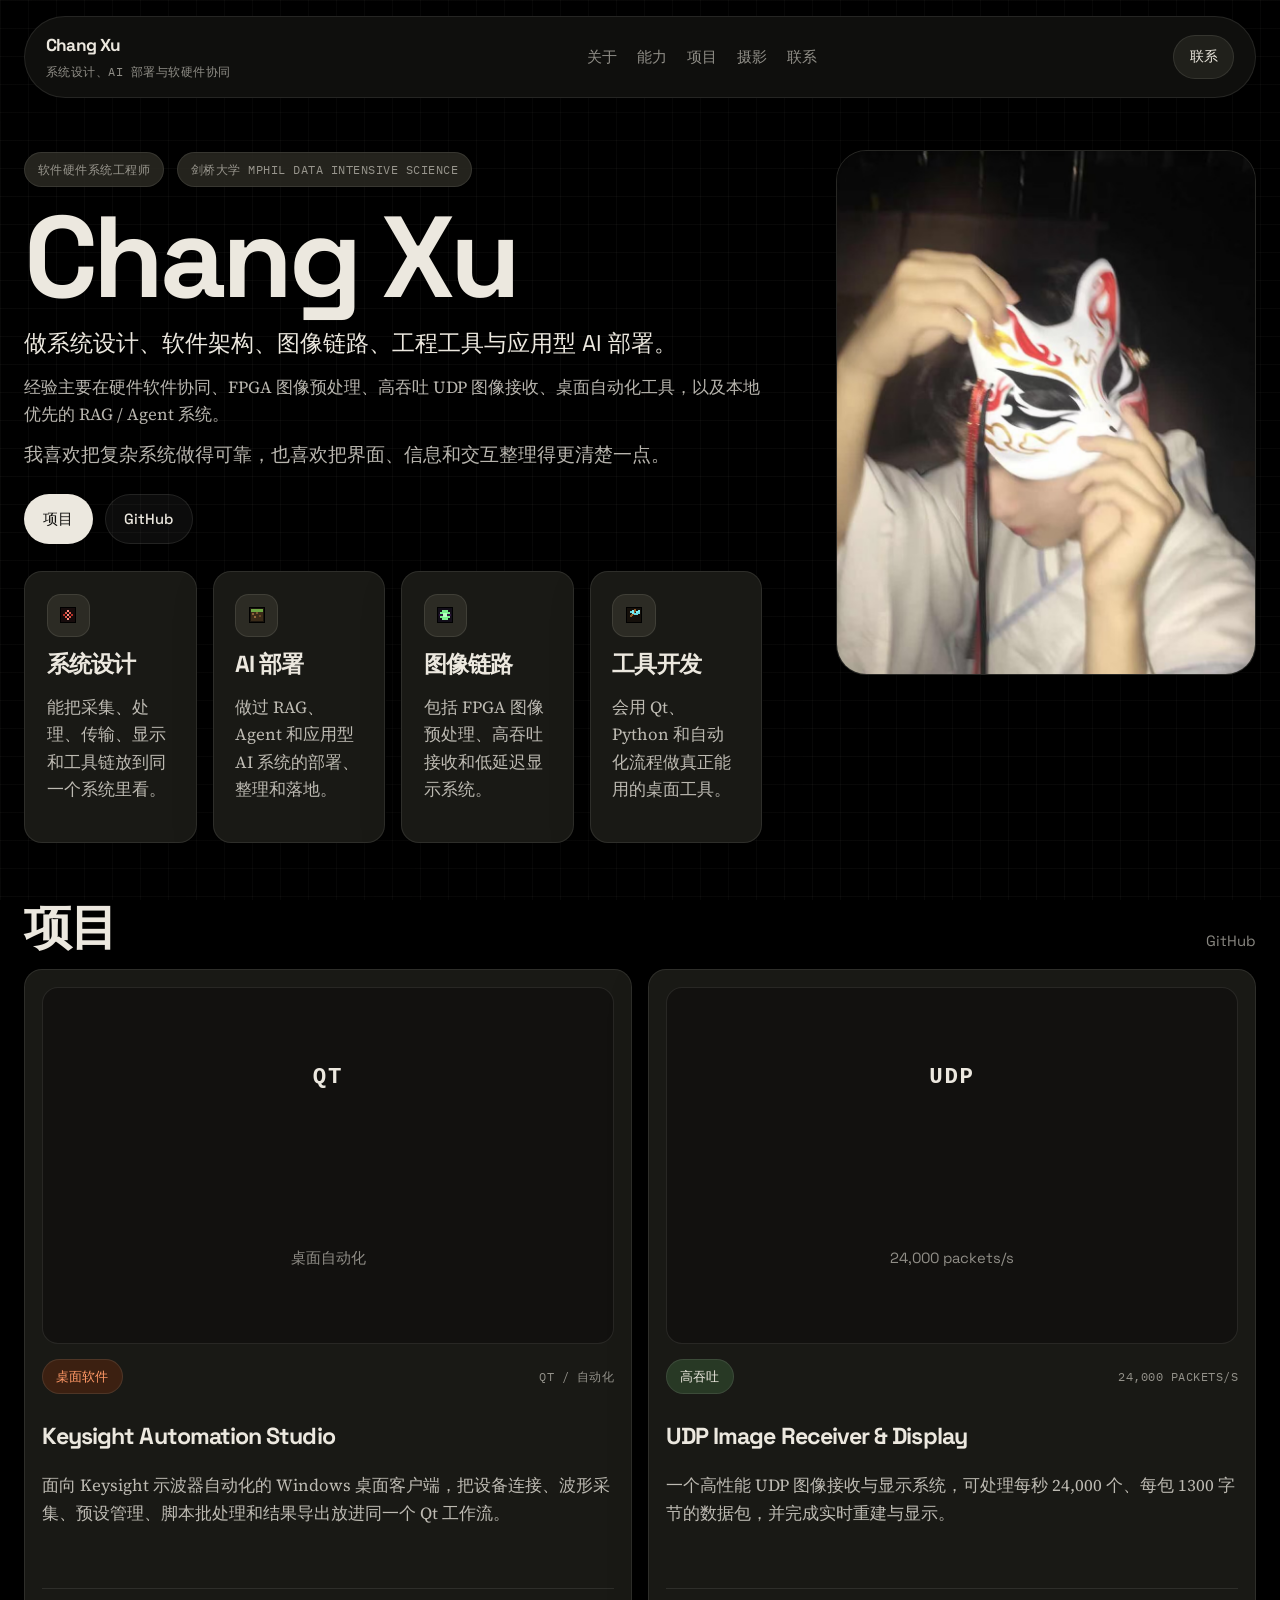
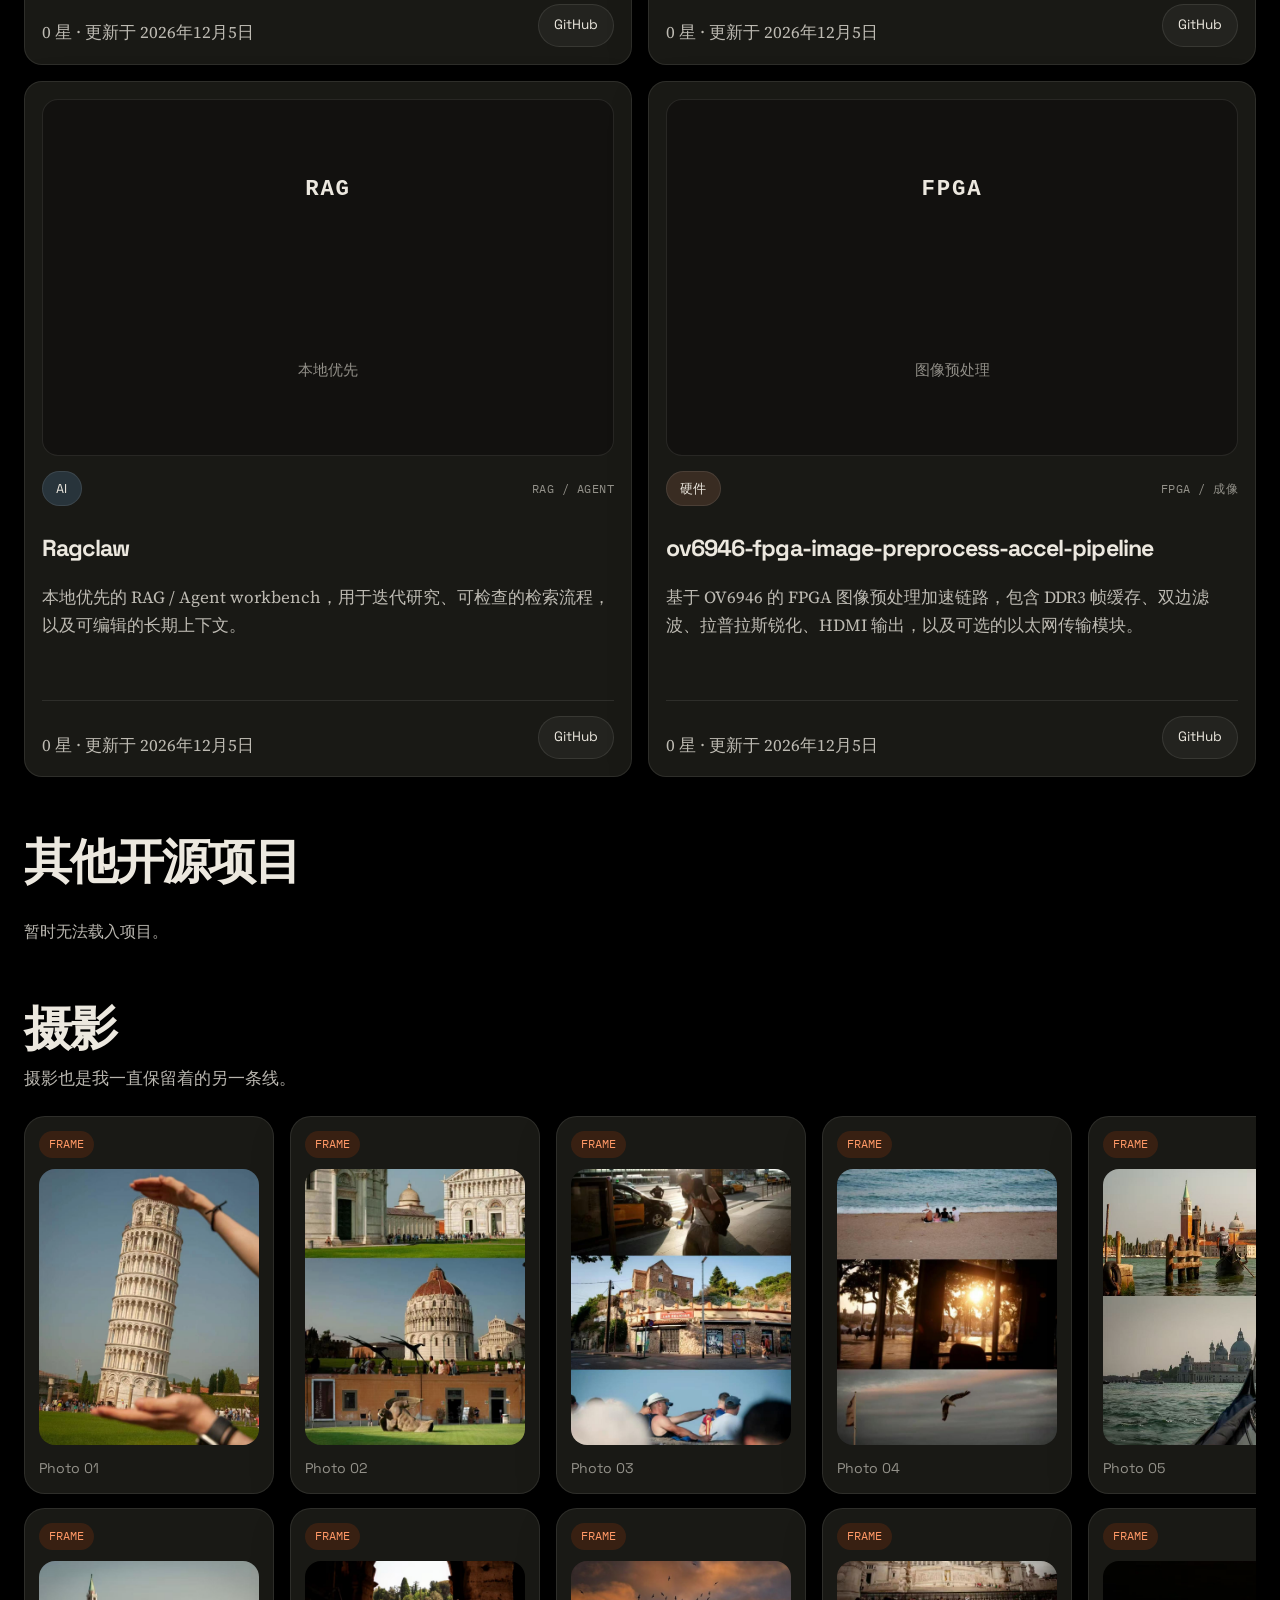
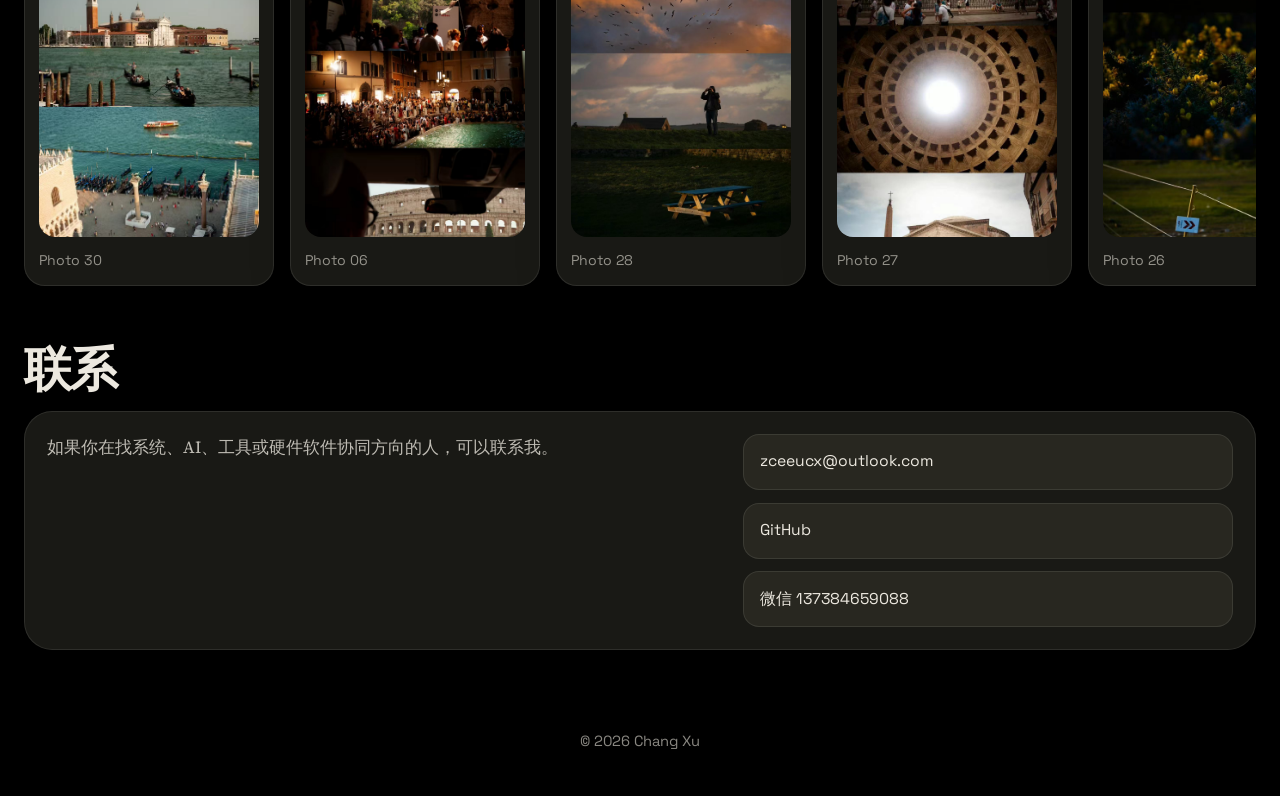
==== commit d022ffdf: "Refine hero into engineer profile layout" ====
--- a/index.html
+++ b/index.html
@@ -11,7 +11,7 @@
   <link rel="preconnect" href="https://fonts.googleapis.com">
   <link rel="preconnect" href="https://fonts.gstatic.com" crossorigin>
   <link href="https://fonts.googleapis.com/css2?family=IBM+Plex+Mono:wght@400;500&family=Source+Serif+4:opsz,wght@8..60,400;8..60,500;8..60,600&family=Space+Grotesk:wght@400;500;700&display=swap" rel="stylesheet">
-  <link rel="stylesheet" href="styles.css?v=20260408-layoutwide1">
+  <link rel="stylesheet" href="styles.css?v=20260408-heroengineer1">
 </head>
 <body>
   <div class="site-shell">
@@ -35,140 +35,61 @@
     </header>
 
     <main id="top" class="page-main">
-      <section class="hero-section">
-        <div class="skills-rail" aria-label="Skills overview">
-          <article class="skill-card">
-            <span class="skill-icon">
-              <img src="assets/icons/redstone-dust.svg" alt="" aria-hidden="true">
-            </span>
-            <div class="skill-copy">
-              <strong>系统设计</strong>
-              <span>架构 / 数据路径 / 软件架构</span>
-            </div>
-          </article>
-          <article class="skill-card">
-            <span class="skill-icon skill-icon-text">RTL</span>
-            <div class="skill-copy">
-              <strong>FPGA / RTL</strong>
-              <span>Verilog / VHDL / Vivado</span>
-            </div>
-          </article>
-          <article class="skill-card">
-            <span class="skill-icon">
-              <img src="assets/icons/ender-eye.svg" alt="" aria-hidden="true">
-            </span>
-            <div class="skill-copy">
-              <strong>实时图像</strong>
-              <span>C++ / 高吞吐 / 低延迟显示</span>
-            </div>
-          </article>
-          <article class="skill-card">
-            <span class="skill-icon">
-              <img src="assets/icons/diamond-pickaxe.svg" alt="" aria-hidden="true">
-            </span>
-            <div class="skill-copy">
-              <strong>工具开发</strong>
-              <span>Python / Qt / 自动化</span>
-            </div>
-          </article>
-          <article class="skill-card">
-            <span class="skill-icon skill-icon-text">AI</span>
-            <div class="skill-copy">
-              <strong>AI 部署</strong>
-              <span>RAG / Agent / 应用型落地</span>
-            </div>
-          </article>
-        </div>
-
-        <div class="hero-main">
+      <section id="about" class="hero-section">
+        <div class="hero-main hero-main-split">
           <div class="hero-copy">
-            <div class="hero-portrait">
-              <img src="assets/profile/hero-photo.jpg" alt="Chang Xu 的照片" loading="eager">
+            <div class="hero-meta">
+              <span>软件硬件系统工程师</span>
+              <span>剑桥大学 MPhil Data Intensive Science</span>
             </div>
             <h1>Chang Xu</h1>
-            <p class="hero-identity">软件硬件系统工程师，做系统设计、应用型 AI 与硬件软件协同。</p>
-            <p class="hero-lead">剑桥大学 MPhil Data Intensive Science。</p>
+            <p class="hero-identity">做系统设计、软件架构、图像链路、工程工具与应用型 AI 部署。</p>
             <p class="hero-summary">
-              做过 FPGA 图像预处理链路、高吞吐 UDP 图像接收、桌面自动化工具，以及本地优先的 RAG / Agent 工具。
+              经验主要在硬件软件协同、FPGA 图像预处理、高吞吐 UDP 图像接收、桌面自动化工具，以及本地优先的 RAG / Agent 系统。
+            </p>
+            <p class="hero-lead">
+              我喜欢把复杂系统做得可靠，也喜欢把界面、信息和交互整理得更清楚一点。
             </p>
             <div class="hero-actions">
               <a class="button button-dark" href="#selected-work">项目</a>
               <a class="button button-soft" href="https://github.com/Sanssssssssssssssss" target="_blank" rel="noreferrer">GitHub</a>
             </div>
-            <div class="signal-row" aria-label="Signature themes">
-              <span class="signal-pill">
-                <img src="assets/icons/redstone-dust.svg" alt="" aria-hidden="true">
-                系统工程
-              </span>
-              <span class="signal-pill">
-                <img src="assets/icons/diamond-pickaxe.svg" alt="" aria-hidden="true">
-                工具开发
-              </span>
-              <span class="signal-pill">
-                <img src="assets/icons/oak-log.svg" alt="" aria-hidden="true">
-                应用型 AI
-              </span>
-            </div>
-            <div class="hero-highlights">
-              <article class="hero-highlight">
-                <span class="timeline-label">系统</span>
-                <p>系统设计、软件架构、软硬件协同。</p>
-              </article>
-              <article class="hero-highlight">
-                <span class="timeline-label">成像</span>
-                <p>FPGA 图像预处理、高吞吐接收、低延迟显示。</p>
-              </article>
-              <article class="hero-highlight">
-                <span class="timeline-label">AI</span>
-                <p>RAG、Agent、桌面工具和工程化部署。</p>
-              </article>
-            </div>
-          </div>
-        </div>
-      </section>
-
-      <section id="about" class="content-section">
-        <div class="section-copy">
-          <h2>关于</h2>
-          <p>
-            我是软件硬件系统工程师，目前在剑桥大学攻读 MPhil Data Intensive Science。我的工作经验主要落在系统设计、软件架构、硬件软件协同、成像链路、桌面工具和应用型 AI 部署，也长期在做工程化实现。比起只做单点功能，我更习惯从结构、约束、性能和最终落地方式一起看问题。
-          </p>
-        </div>
-      </section>
-
-      <section id="strengths" class="content-section">
-        <div class="section-heading">
-          <h2>能力</h2>
-        </div>
-        <div class="strength-grid">
-          <article class="strength-card">
-            <span class="icon-chip">
-              <img src="assets/icons/redstone-dust.svg" alt="" aria-hidden="true">
-            </span>
-            <h3>系统设计</h3>
-            <p>能把采集、处理、传输、显示和工具链放到同一个系统里看。</p>
-          </article>
-          <article class="strength-card">
-            <span class="icon-chip">
-              <img src="assets/icons/oak-log.svg" alt="" aria-hidden="true">
-            </span>
-            <h3>AI 部署</h3>
-            <p>做过 RAG、Agent 和应用型 AI 系统的部署、整理和落地。</p>
-          </article>
-          <article class="strength-card">
-            <span class="icon-chip">
-              <img src="assets/icons/ender-eye.svg" alt="" aria-hidden="true">
-            </span>
-            <h3>图像链路</h3>
-            <p>包括 FPGA 图像预处理、高吞吐接收和低延迟显示系统。</p>
-          </article>
-          <article class="strength-card">
-            <span class="icon-chip">
-              <img src="assets/icons/diamond-pickaxe.svg" alt="" aria-hidden="true">
-            </span>
-            <h3>工具开发</h3>
-            <p>会用 Qt、Python 和自动化流程做真正能用的桌面工具。</p>
-          </article>
+            <div id="strengths" class="strength-grid hero-strength-grid">
+              <article class="strength-card">
+                <span class="icon-chip">
+                  <img src="assets/icons/redstone-dust.svg" alt="" aria-hidden="true">
+                </span>
+                <h3>系统设计</h3>
+                <p>能把采集、处理、传输、显示和工具链放到同一个系统里看。</p>
+              </article>
+              <article class="strength-card">
+                <span class="icon-chip">
+                  <img src="assets/icons/oak-log.svg" alt="" aria-hidden="true">
+                </span>
+                <h3>AI 部署</h3>
+                <p>做过 RAG、Agent 和应用型 AI 系统的部署、整理和落地。</p>
+              </article>
+              <article class="strength-card">
+                <span class="icon-chip">
+                  <img src="assets/icons/ender-eye.svg" alt="" aria-hidden="true">
+                </span>
+                <h3>图像链路</h3>
+                <p>包括 FPGA 图像预处理、高吞吐接收和低延迟显示系统。</p>
+              </article>
+              <article class="strength-card">
+                <span class="icon-chip">
+                  <img src="assets/icons/diamond-pickaxe.svg" alt="" aria-hidden="true">
+                </span>
+                <h3>工具开发</h3>
+                <p>会用 Qt、Python 和自动化流程做真正能用的桌面工具。</p>
+              </article>
+            </div>
+          </div>
+          <div class="hero-visual">
+            <div class="hero-portrait hero-portrait-large">
+              <img src="assets/profile/hero-photo.jpg" alt="Chang Xu 的照片" loading="eager">
+            </div>
+          </div>
         </div>
       </section>
 
--- a/styles.css
+++ b/styles.css
@@ -173,17 +173,12 @@
   gap: 1.4rem;
 }
 
-.skills-rail,
 .strength-grid,
 .featured-grid,
 .projects-grid,
 .detail-grid {
   display: grid;
   gap: 1rem;
-}
-
-.skills-rail {
-  grid-template-columns: repeat(5, minmax(0, 1fr));
 }
 
 .skill-card,
@@ -277,15 +272,20 @@
   display: grid;
 }
 
+.hero-main-split {
+  grid-template-columns: minmax(0, 1.2fr) minmax(320px, 0.75fr);
+  gap: 2rem;
+  align-items: start;
+}
+
 .hero-copy {
-  max-width: 78rem;
-  padding: 0.35rem 0 0;
+  max-width: 72rem;
+  padding: 0.5rem 0 0;
 }
 
 .hero-portrait {
   width: 110px;
   height: 110px;
-  margin-bottom: 1rem;
   border-radius: 1.25rem;
   overflow: hidden;
   border: 1px solid var(--line);
@@ -305,6 +305,28 @@
   max-width: 12ch;
   font-size: clamp(4rem, 9vw, 7.2rem);
   line-height: 0.95;
+}
+
+.hero-meta {
+  display: flex;
+  gap: 0.8rem;
+  flex-wrap: wrap;
+  margin-bottom: 1rem;
+}
+
+.hero-meta span {
+  display: inline-flex;
+  align-items: center;
+  min-height: 2.2rem;
+  padding: 0.45rem 0.8rem;
+  border: 1px solid var(--line);
+  border-radius: 999px;
+  background: rgba(44, 43, 36, 0.82);
+  color: var(--text-muted);
+  font-family: var(--font-mono);
+  font-size: 0.78rem;
+  letter-spacing: 0.04em;
+  text-transform: uppercase;
 }
 
 h2 {
@@ -397,14 +419,6 @@
   border-color: var(--line-strong);
 }
 
-.signal-row {
-  display: flex;
-  gap: 0.75rem;
-  flex-wrap: wrap;
-  margin-top: 1.55rem;
-}
-
-.signal-pill,
 .tag {
   display: inline-flex;
   align-items: center;
@@ -417,23 +431,28 @@
   font-size: 0.87rem;
 }
 
-.hero-highlights {
-  display: grid;
-  grid-template-columns: repeat(3, minmax(0, 1fr));
-  gap: 1rem;
+.hero-strength-grid {
   margin-top: 1.7rem;
-  max-width: 76rem;
-}
-
-.hero-highlight {
-  padding: 1rem 1.05rem;
-  border-radius: var(--radius-md);
-}
-
-.hero-highlight p {
-  margin: 0.45rem 0 0;
-  color: var(--text-soft);
-  font-size: 0.98rem;
+  grid-template-columns: repeat(2, minmax(0, 1fr));
+}
+
+.hero-visual {
+  display: flex;
+  justify-content: flex-end;
+  padding-top: 0.4rem;
+}
+
+.hero-portrait-large {
+  width: min(100%, 420px);
+  height: auto;
+  aspect-ratio: 4 / 5;
+  margin: 0;
+  border-radius: 1.9rem;
+  background: rgba(20, 20, 17, 0.95);
+}
+
+.hero-portrait-large img {
+  object-fit: cover;
 }
 
 .content-section {
@@ -835,7 +854,6 @@
 }
 
 @media (max-width: 1500px) {
-  .skills-rail,
   .featured-grid,
   .projects-grid {
     grid-template-columns: repeat(2, minmax(0, 1fr));
@@ -844,13 +862,13 @@
 
 @media (max-width: 1120px) {
   .site-header,
-  .skills-rail,
   .strength-grid,
   .featured-grid,
   .projects-grid,
   .contact-card,
   .detail-grid,
-  .hero-highlights {
+  .hero-main-split,
+  .hero-strength-grid {
     grid-template-columns: 1fr;
   }
 
@@ -866,6 +884,14 @@
   .stat-value {
     max-width: none;
     text-align: left;
+  }
+
+  .hero-visual {
+    justify-content: flex-start;
+  }
+
+  .hero-portrait-large {
+    width: min(100%, 360px);
   }
 }
 
@@ -900,6 +926,15 @@
     font-size: 1.2rem;
   }
 
+  .hero-meta {
+    gap: 0.55rem;
+  }
+
+  .hero-meta span {
+    width: 100%;
+    justify-content: flex-start;
+  }
+
   .hero-actions,
   .project-card-footer {
     flex-direction: column;
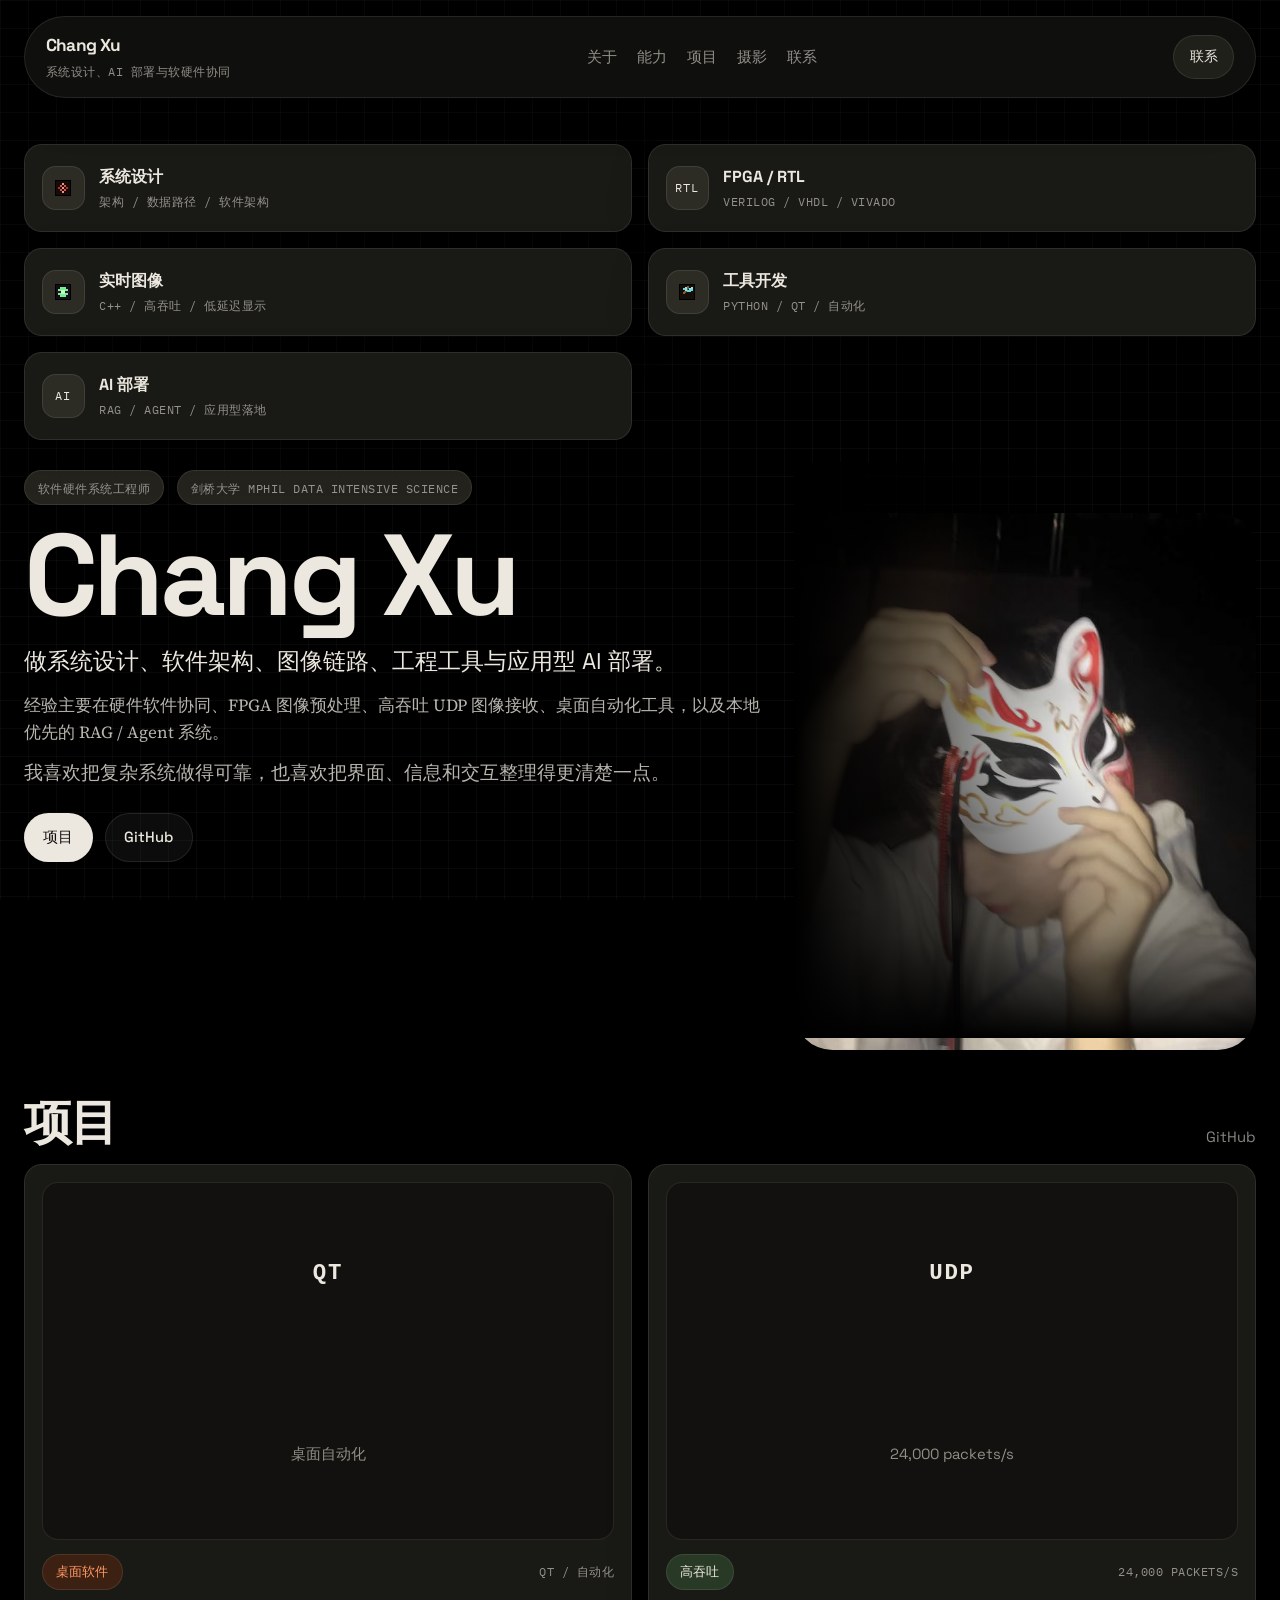
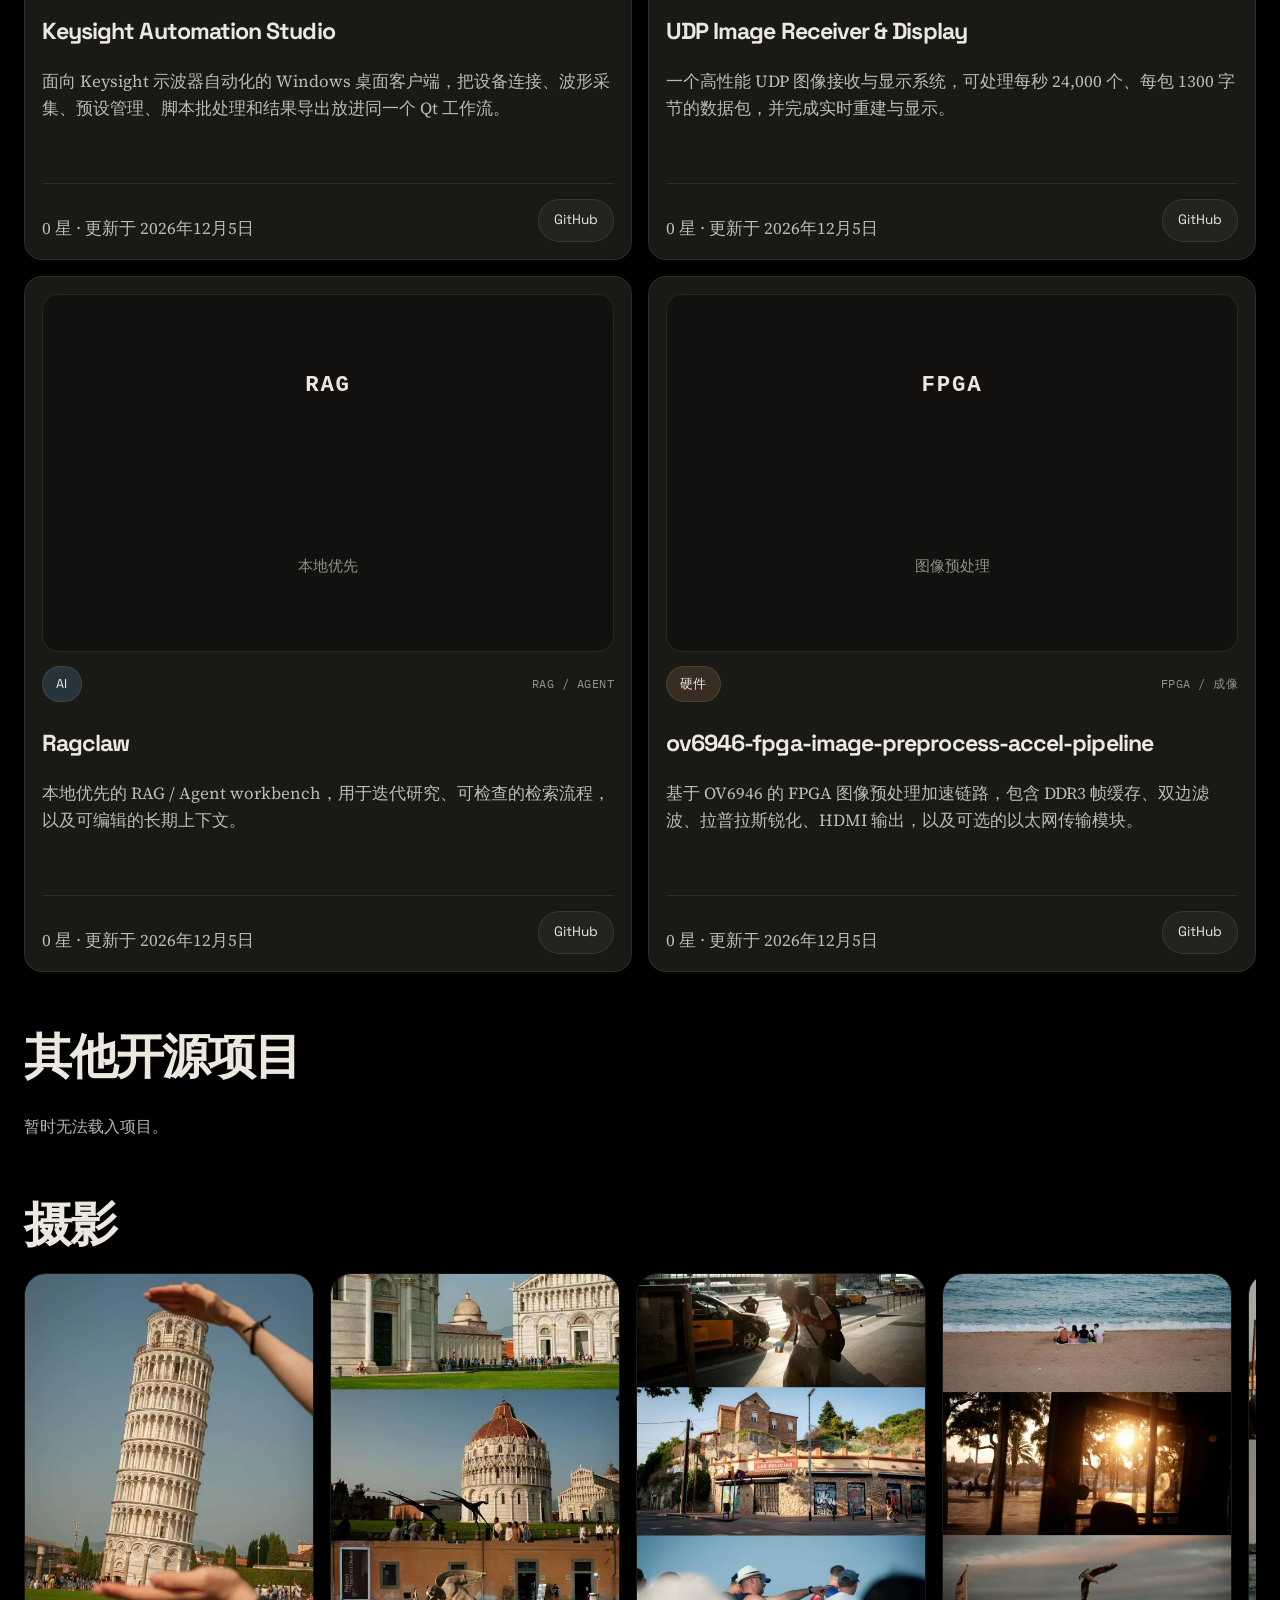
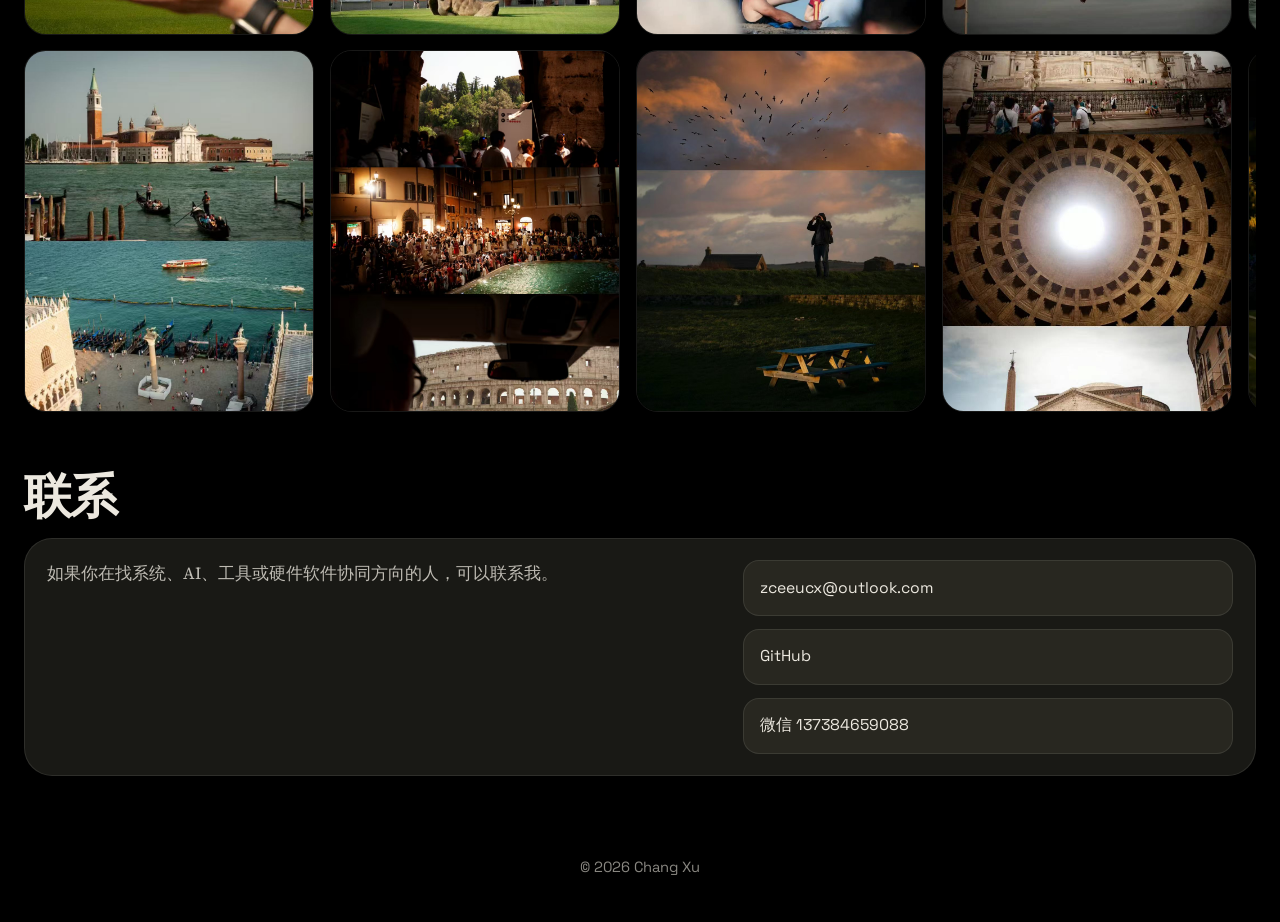
==== commit 1483c5c9: "Restore skill rail and blend hero portrait" ====
--- a/index.html
+++ b/index.html
@@ -11,7 +11,7 @@
   <link rel="preconnect" href="https://fonts.googleapis.com">
   <link rel="preconnect" href="https://fonts.gstatic.com" crossorigin>
   <link href="https://fonts.googleapis.com/css2?family=IBM+Plex+Mono:wght@400;500&family=Source+Serif+4:opsz,wght@8..60,400;8..60,500;8..60,600&family=Space+Grotesk:wght@400;500;700&display=swap" rel="stylesheet">
-  <link rel="stylesheet" href="styles.css?v=20260408-heroengineer1">
+  <link rel="stylesheet" href="styles.css?v=20260408-heroembed1">
 </head>
 <body>
   <div class="site-shell">
@@ -36,6 +36,50 @@
 
     <main id="top" class="page-main">
       <section id="about" class="hero-section">
+        <div id="strengths" class="skills-rail" aria-label="Skills overview">
+          <article class="skill-card">
+            <span class="skill-icon">
+              <img src="assets/icons/redstone-dust.svg" alt="" aria-hidden="true">
+            </span>
+            <div class="skill-copy">
+              <strong>系统设计</strong>
+              <span>架构 / 数据路径 / 软件架构</span>
+            </div>
+          </article>
+          <article class="skill-card">
+            <span class="skill-icon skill-icon-text">RTL</span>
+            <div class="skill-copy">
+              <strong>FPGA / RTL</strong>
+              <span>Verilog / VHDL / Vivado</span>
+            </div>
+          </article>
+          <article class="skill-card">
+            <span class="skill-icon">
+              <img src="assets/icons/ender-eye.svg" alt="" aria-hidden="true">
+            </span>
+            <div class="skill-copy">
+              <strong>实时图像</strong>
+              <span>C++ / 高吞吐 / 低延迟显示</span>
+            </div>
+          </article>
+          <article class="skill-card">
+            <span class="skill-icon">
+              <img src="assets/icons/diamond-pickaxe.svg" alt="" aria-hidden="true">
+            </span>
+            <div class="skill-copy">
+              <strong>工具开发</strong>
+              <span>Python / Qt / 自动化</span>
+            </div>
+          </article>
+          <article class="skill-card">
+            <span class="skill-icon skill-icon-text">AI</span>
+            <div class="skill-copy">
+              <strong>AI 部署</strong>
+              <span>RAG / Agent / 应用型落地</span>
+            </div>
+          </article>
+        </div>
+
         <div class="hero-main hero-main-split">
           <div class="hero-copy">
             <div class="hero-meta">
@@ -54,36 +98,6 @@
               <a class="button button-dark" href="#selected-work">项目</a>
               <a class="button button-soft" href="https://github.com/Sanssssssssssssssss" target="_blank" rel="noreferrer">GitHub</a>
             </div>
-            <div id="strengths" class="strength-grid hero-strength-grid">
-              <article class="strength-card">
-                <span class="icon-chip">
-                  <img src="assets/icons/redstone-dust.svg" alt="" aria-hidden="true">
-                </span>
-                <h3>系统设计</h3>
-                <p>能把采集、处理、传输、显示和工具链放到同一个系统里看。</p>
-              </article>
-              <article class="strength-card">
-                <span class="icon-chip">
-                  <img src="assets/icons/oak-log.svg" alt="" aria-hidden="true">
-                </span>
-                <h3>AI 部署</h3>
-                <p>做过 RAG、Agent 和应用型 AI 系统的部署、整理和落地。</p>
-              </article>
-              <article class="strength-card">
-                <span class="icon-chip">
-                  <img src="assets/icons/ender-eye.svg" alt="" aria-hidden="true">
-                </span>
-                <h3>图像链路</h3>
-                <p>包括 FPGA 图像预处理、高吞吐接收和低延迟显示系统。</p>
-              </article>
-              <article class="strength-card">
-                <span class="icon-chip">
-                  <img src="assets/icons/diamond-pickaxe.svg" alt="" aria-hidden="true">
-                </span>
-                <h3>工具开发</h3>
-                <p>会用 Qt、Python 和自动化流程做真正能用的桌面工具。</p>
-              </article>
-            </div>
           </div>
           <div class="hero-visual">
             <div class="hero-portrait hero-portrait-large">
@@ -197,7 +211,6 @@
       <section id="photography" class="content-section photography-section">
         <div class="section-heading">
           <h2>摄影</h2>
-          <p class="section-intro">摄影也是我一直保留着的另一条线。</p>
         </div>
         <div class="photo-marquee" aria-label="Photography gallery moving left">
           <div id="photo-track-primary" class="photo-track"></div>
--- a/styles.css
+++ b/styles.css
@@ -173,12 +173,17 @@
   gap: 1.4rem;
 }
 
+.skills-rail,
 .strength-grid,
 .featured-grid,
 .projects-grid,
 .detail-grid {
   display: grid;
   gap: 1rem;
+}
+
+.skills-rail {
+  grid-template-columns: repeat(5, minmax(0, 1fr));
 }
 
 .skill-card,
@@ -431,28 +436,53 @@
   font-size: 0.87rem;
 }
 
-.hero-strength-grid {
-  margin-top: 1.7rem;
-  grid-template-columns: repeat(2, minmax(0, 1fr));
-}
-
 .hero-visual {
+  position: relative;
   display: flex;
   justify-content: flex-end;
+  min-height: 36rem;
   padding-top: 0.4rem;
 }
 
+.hero-visual::before {
+  content: "";
+  position: absolute;
+  inset: 10% 6% 6% 12%;
+  background:
+    radial-gradient(circle at 58% 34%, rgba(236, 232, 223, 0.1), transparent 32%),
+    radial-gradient(circle at 62% 42%, rgba(245, 78, 0, 0.18), transparent 44%);
+  filter: blur(38px);
+  pointer-events: none;
+}
+
+.hero-visual::after {
+  content: "";
+  position: absolute;
+  inset: 0;
+  background:
+    linear-gradient(to left, transparent 34%, rgba(0, 0, 0, 0.56) 68%, #000 100%),
+    linear-gradient(to bottom, transparent 52%, rgba(0, 0, 0, 0.48) 82%, #000 100%);
+  pointer-events: none;
+}
+
 .hero-portrait-large {
-  width: min(100%, 420px);
-  height: auto;
-  aspect-ratio: 4 / 5;
+  position: absolute;
+  right: 0;
+  bottom: -0.75rem;
+  width: min(100%, 520px);
+  height: clamp(28rem, 42vw, 42rem);
   margin: 0;
-  border-radius: 1.9rem;
-  background: rgba(20, 20, 17, 0.95);
+  border: 0;
+  border-radius: 2.4rem;
+  background: transparent;
+  box-shadow: none;
 }
 
 .hero-portrait-large img {
   object-fit: cover;
+  object-position: center top;
+  filter: saturate(0.94) contrast(1.05);
+  transform: scale(1.04);
 }
 
 .content-section {
@@ -651,11 +681,6 @@
   position: relative;
 }
 
-.section-intro {
-  max-width: 46rem;
-  margin-top: 0.7rem;
-}
-
 .photo-marquee {
   overflow: hidden;
   margin-top: 1.45rem;
@@ -682,23 +707,14 @@
 }
 
 .photo-card {
-  width: 250px;
+  width: 290px;
   margin: 0;
-  padding: 0.85rem;
+  padding: 0;
+  border: 0;
+  background: transparent;
+  backdrop-filter: none;
+  box-shadow: none;
   border-radius: 1.3rem;
-}
-
-.photo-card::before {
-  content: "frame";
-  display: inline-block;
-  margin-bottom: 0.7rem;
-  padding: 0.3rem 0.65rem;
-  border-radius: 999px;
-  background: rgba(245, 78, 0, 0.14);
-  color: #ff9866;
-  font-family: var(--font-mono);
-  font-size: 0.74rem;
-  text-transform: uppercase;
 }
 
 .photo-card img {
@@ -706,13 +722,13 @@
   width: 100%;
   aspect-ratio: 4 / 5;
   object-fit: cover;
-  border-radius: 1rem;
+  border-radius: 1.35rem;
+  border: 1px solid var(--line);
+  box-shadow: var(--shadow-soft);
 }
 
 .photo-card figcaption {
-  margin-top: 0.8rem;
-  color: var(--text-muted);
-  font-size: 0.88rem;
+  display: none;
 }
 
 .photo-card-error {
@@ -854,6 +870,7 @@
 }
 
 @media (max-width: 1500px) {
+  .skills-rail,
   .featured-grid,
   .projects-grid {
     grid-template-columns: repeat(2, minmax(0, 1fr));
@@ -862,13 +879,13 @@
 
 @media (max-width: 1120px) {
   .site-header,
+  .skills-rail,
   .strength-grid,
   .featured-grid,
   .projects-grid,
   .contact-card,
   .detail-grid,
-  .hero-main-split,
-  .hero-strength-grid {
+  .hero-main-split {
     grid-template-columns: 1fr;
   }
 
@@ -888,10 +905,12 @@
 
   .hero-visual {
     justify-content: flex-start;
+    min-height: 28rem;
   }
 
   .hero-portrait-large {
-    width: min(100%, 360px);
+    width: min(100%, 380px);
+    height: 30rem;
   }
 }
 
@@ -947,6 +966,6 @@
   }
 
   .photo-card {
-    width: 210px;
-  }
-}
+    width: 220px;
+  }
+}
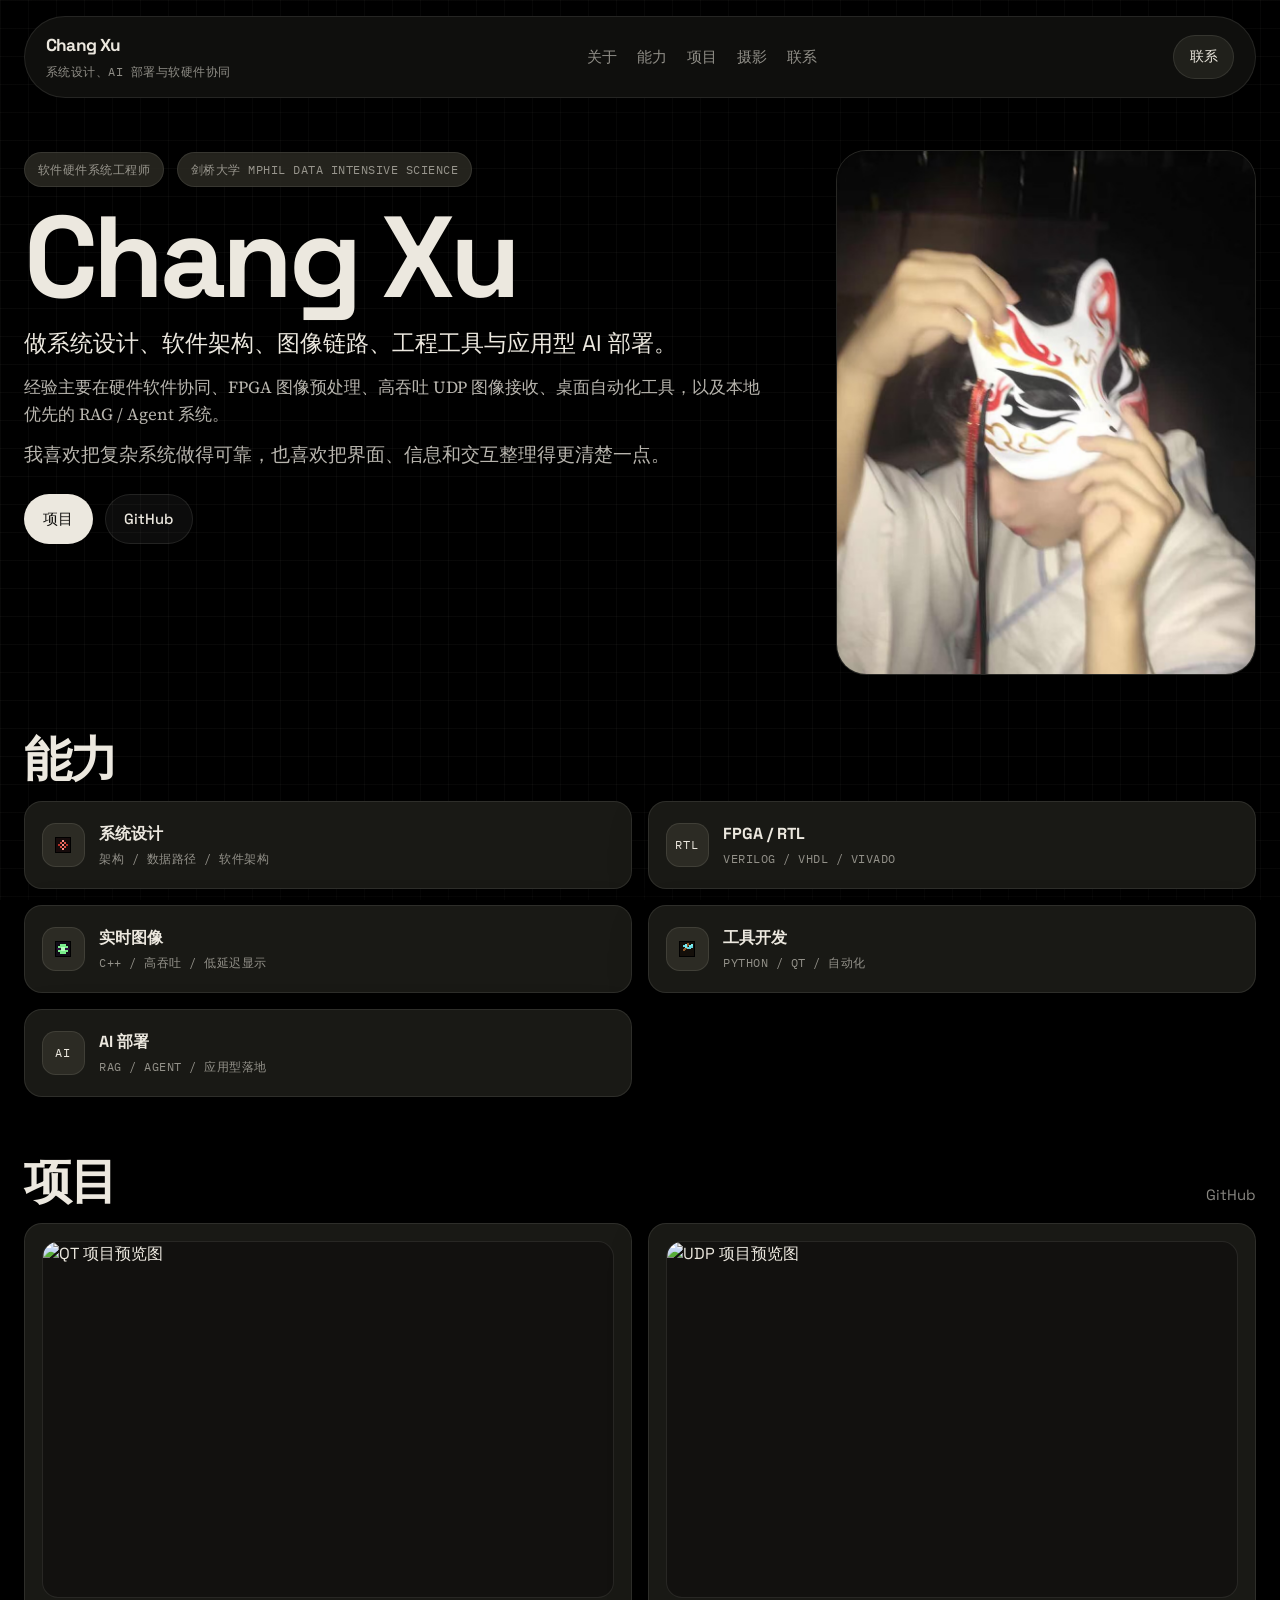
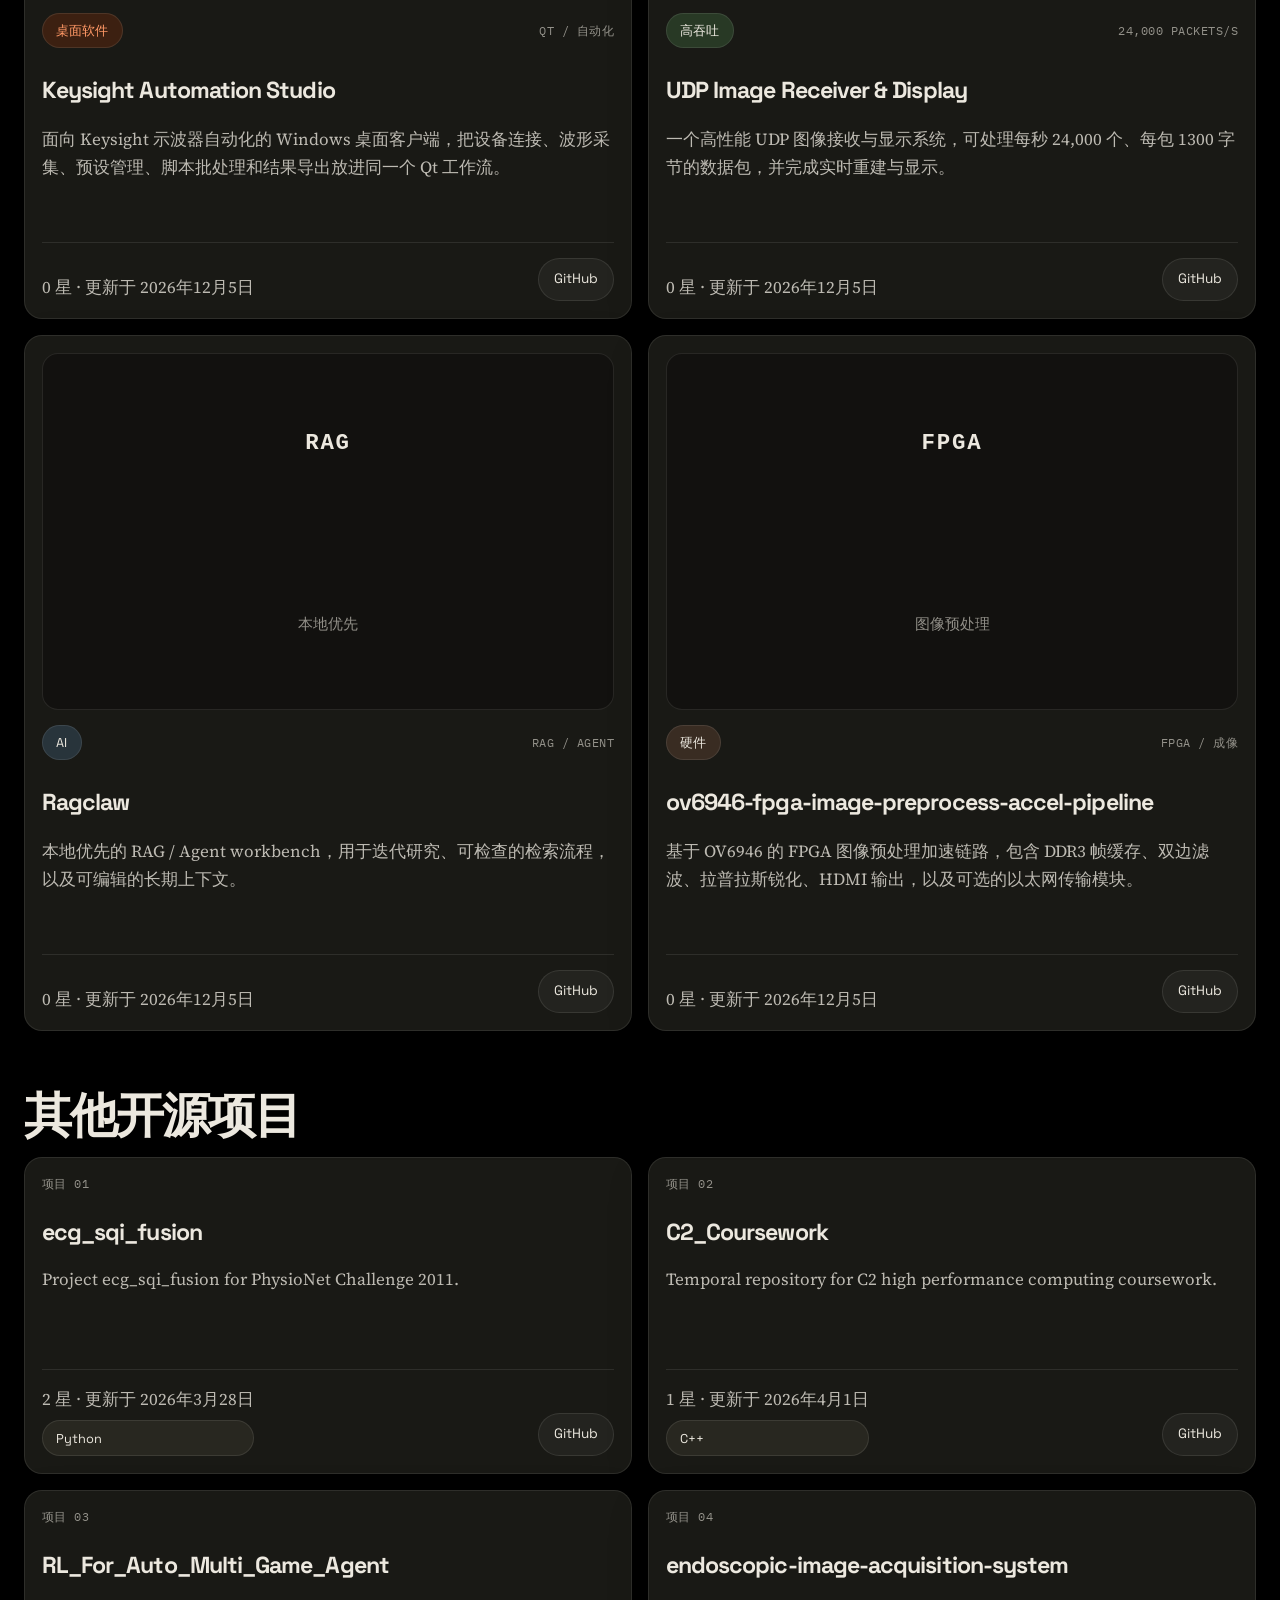
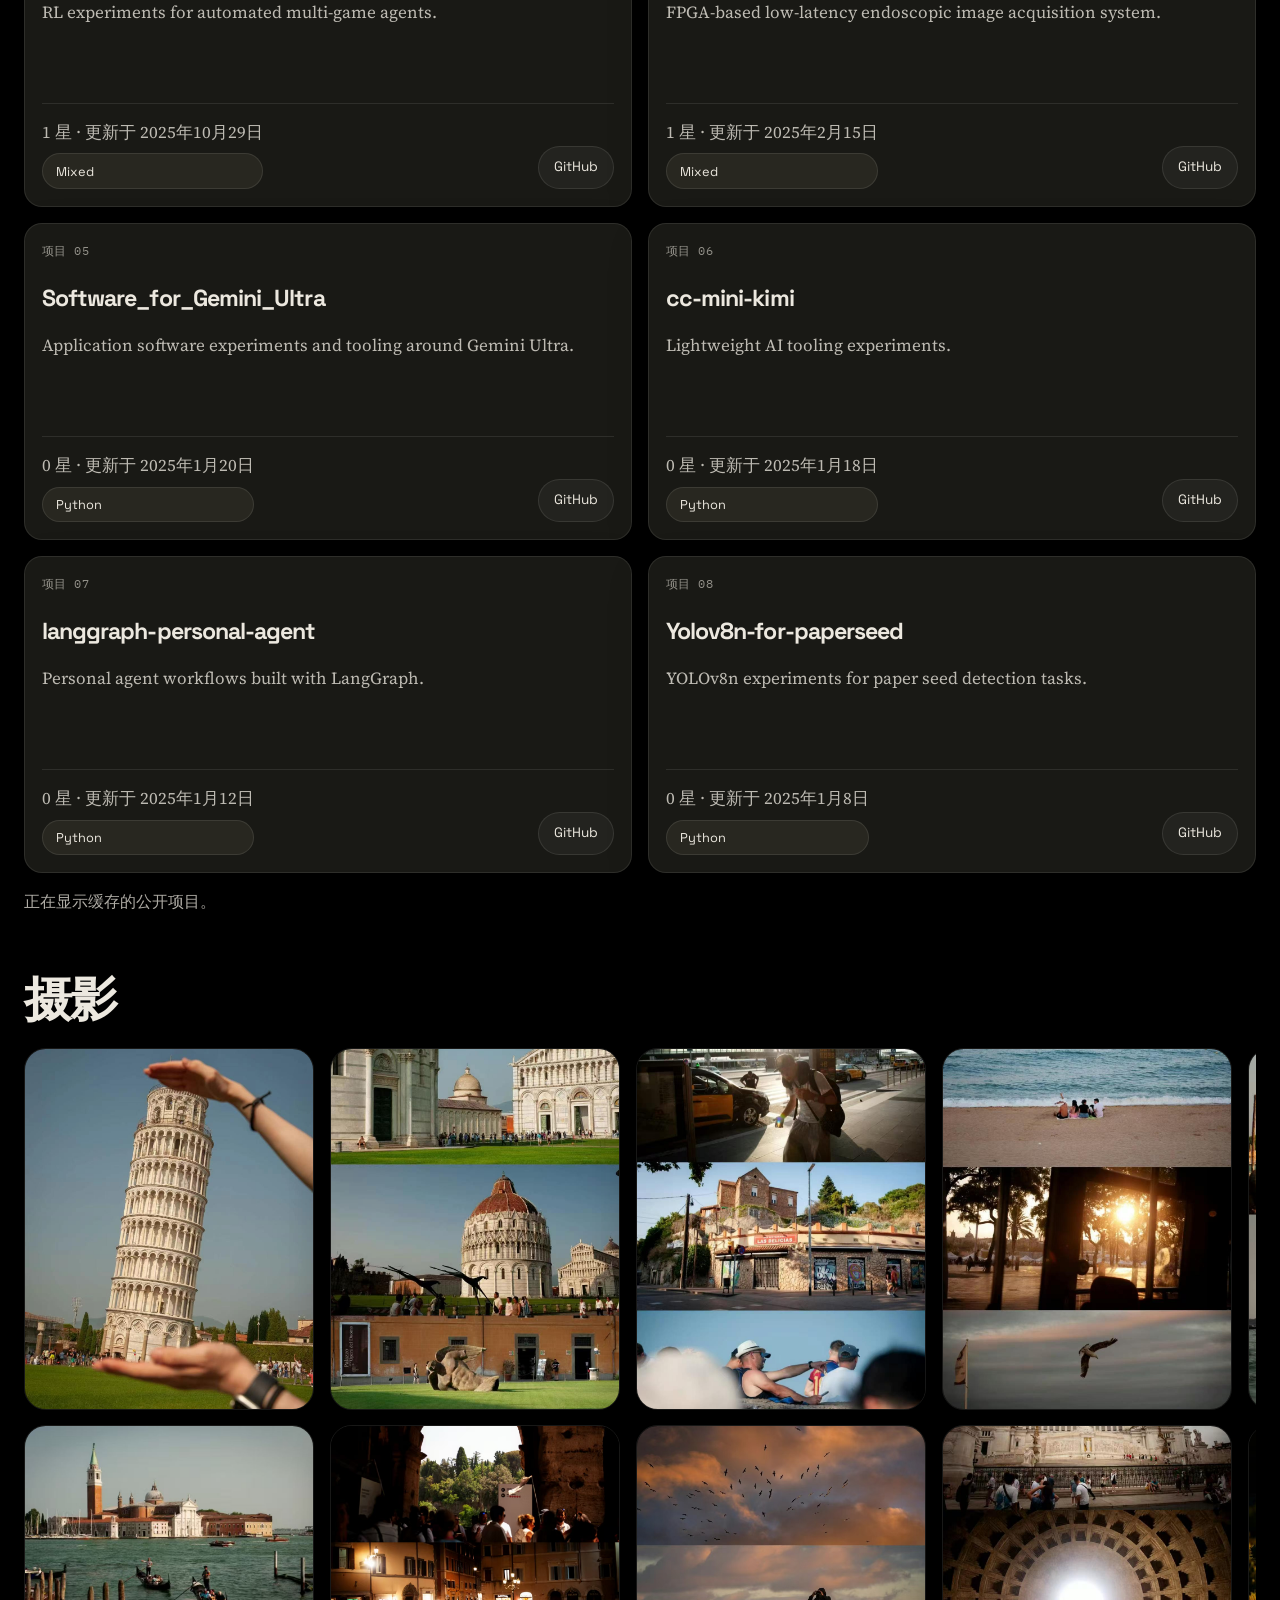
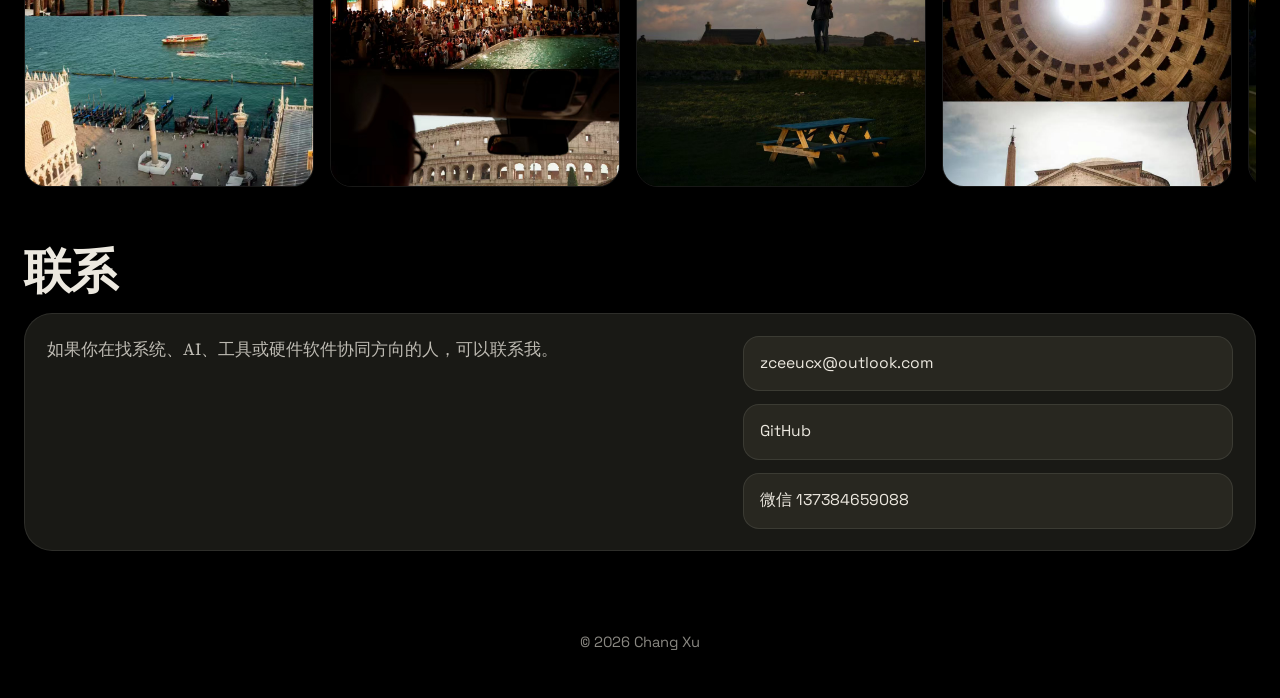
==== commit 16031603: "Stabilize homepage layout and data fallbacks" ====
--- a/index.html
+++ b/index.html
@@ -11,7 +11,7 @@
   <link rel="preconnect" href="https://fonts.googleapis.com">
   <link rel="preconnect" href="https://fonts.gstatic.com" crossorigin>
   <link href="https://fonts.googleapis.com/css2?family=IBM+Plex+Mono:wght@400;500&family=Source+Serif+4:opsz,wght@8..60,400;8..60,500;8..60,600&family=Space+Grotesk:wght@400;500;700&display=swap" rel="stylesheet">
-  <link rel="stylesheet" href="styles.css?v=20260408-heroembed1">
+  <link rel="stylesheet" href="styles.css?v=20260408-stability1">
 </head>
 <body>
   <div class="site-shell">
@@ -36,50 +36,6 @@
 
     <main id="top" class="page-main">
       <section id="about" class="hero-section">
-        <div id="strengths" class="skills-rail" aria-label="Skills overview">
-          <article class="skill-card">
-            <span class="skill-icon">
-              <img src="assets/icons/redstone-dust.svg" alt="" aria-hidden="true">
-            </span>
-            <div class="skill-copy">
-              <strong>系统设计</strong>
-              <span>架构 / 数据路径 / 软件架构</span>
-            </div>
-          </article>
-          <article class="skill-card">
-            <span class="skill-icon skill-icon-text">RTL</span>
-            <div class="skill-copy">
-              <strong>FPGA / RTL</strong>
-              <span>Verilog / VHDL / Vivado</span>
-            </div>
-          </article>
-          <article class="skill-card">
-            <span class="skill-icon">
-              <img src="assets/icons/ender-eye.svg" alt="" aria-hidden="true">
-            </span>
-            <div class="skill-copy">
-              <strong>实时图像</strong>
-              <span>C++ / 高吞吐 / 低延迟显示</span>
-            </div>
-          </article>
-          <article class="skill-card">
-            <span class="skill-icon">
-              <img src="assets/icons/diamond-pickaxe.svg" alt="" aria-hidden="true">
-            </span>
-            <div class="skill-copy">
-              <strong>工具开发</strong>
-              <span>Python / Qt / 自动化</span>
-            </div>
-          </article>
-          <article class="skill-card">
-            <span class="skill-icon skill-icon-text">AI</span>
-            <div class="skill-copy">
-              <strong>AI 部署</strong>
-              <span>RAG / Agent / 应用型落地</span>
-            </div>
-          </article>
-        </div>
-
         <div class="hero-main hero-main-split">
           <div class="hero-copy">
             <div class="hero-meta">
@@ -107,6 +63,55 @@
         </div>
       </section>
 
+      <section id="strengths" class="content-section">
+        <div class="section-heading">
+          <h2>能力</h2>
+        </div>
+        <div class="skills-rail" aria-label="Skills overview">
+          <article class="skill-card">
+            <span class="skill-icon">
+              <img src="assets/icons/redstone-dust.svg" alt="" aria-hidden="true">
+            </span>
+            <div class="skill-copy">
+              <strong>系统设计</strong>
+              <span>架构 / 数据路径 / 软件架构</span>
+            </div>
+          </article>
+          <article class="skill-card">
+            <span class="skill-icon skill-icon-text">RTL</span>
+            <div class="skill-copy">
+              <strong>FPGA / RTL</strong>
+              <span>Verilog / VHDL / Vivado</span>
+            </div>
+          </article>
+          <article class="skill-card">
+            <span class="skill-icon">
+              <img src="assets/icons/ender-eye.svg" alt="" aria-hidden="true">
+            </span>
+            <div class="skill-copy">
+              <strong>实时图像</strong>
+              <span>C++ / 高吞吐 / 低延迟显示</span>
+            </div>
+          </article>
+          <article class="skill-card">
+            <span class="skill-icon">
+              <img src="assets/icons/diamond-pickaxe.svg" alt="" aria-hidden="true">
+            </span>
+            <div class="skill-copy">
+              <strong>工具开发</strong>
+              <span>Python / Qt / 自动化</span>
+            </div>
+          </article>
+          <article class="skill-card">
+            <span class="skill-icon skill-icon-text">AI</span>
+            <div class="skill-copy">
+              <strong>AI 部署</strong>
+              <span>RAG / Agent / 应用型落地</span>
+            </div>
+          </article>
+        </div>
+      </section>
+
       <section id="selected-work" class="content-section">
         <div class="section-heading section-heading-inline">
           <div>
@@ -242,6 +247,6 @@
     </footer>
   </div>
 
-  <script src="script.js?v=20260408-layoutwide1"></script>
+  <script src="script.js?v=20260408-stability1"></script>
 </body>
 </html>
--- a/styles.css
+++ b/styles.css
@@ -437,52 +437,22 @@
 }
 
 .hero-visual {
-  position: relative;
   display: flex;
   justify-content: flex-end;
-  min-height: 36rem;
   padding-top: 0.4rem;
 }
 
-.hero-visual::before {
-  content: "";
-  position: absolute;
-  inset: 10% 6% 6% 12%;
-  background:
-    radial-gradient(circle at 58% 34%, rgba(236, 232, 223, 0.1), transparent 32%),
-    radial-gradient(circle at 62% 42%, rgba(245, 78, 0, 0.18), transparent 44%);
-  filter: blur(38px);
-  pointer-events: none;
-}
-
-.hero-visual::after {
-  content: "";
-  position: absolute;
-  inset: 0;
-  background:
-    linear-gradient(to left, transparent 34%, rgba(0, 0, 0, 0.56) 68%, #000 100%),
-    linear-gradient(to bottom, transparent 52%, rgba(0, 0, 0, 0.48) 82%, #000 100%);
-  pointer-events: none;
-}
-
 .hero-portrait-large {
-  position: absolute;
-  right: 0;
-  bottom: -0.75rem;
-  width: min(100%, 520px);
-  height: clamp(28rem, 42vw, 42rem);
+  width: min(100%, 420px);
+  height: auto;
+  aspect-ratio: 4 / 5;
   margin: 0;
-  border: 0;
-  border-radius: 2.4rem;
-  background: transparent;
-  box-shadow: none;
+  border-radius: 1.9rem;
+  background: rgba(20, 20, 17, 0.95);
 }
 
 .hero-portrait-large img {
   object-fit: cover;
-  object-position: center top;
-  filter: saturate(0.94) contrast(1.05);
-  transform: scale(1.04);
 }
 
 .content-section {
@@ -905,12 +875,10 @@
 
   .hero-visual {
     justify-content: flex-start;
-    min-height: 28rem;
   }
 
   .hero-portrait-large {
-    width: min(100%, 380px);
-    height: 30rem;
+    width: min(100%, 360px);
   }
 }
 
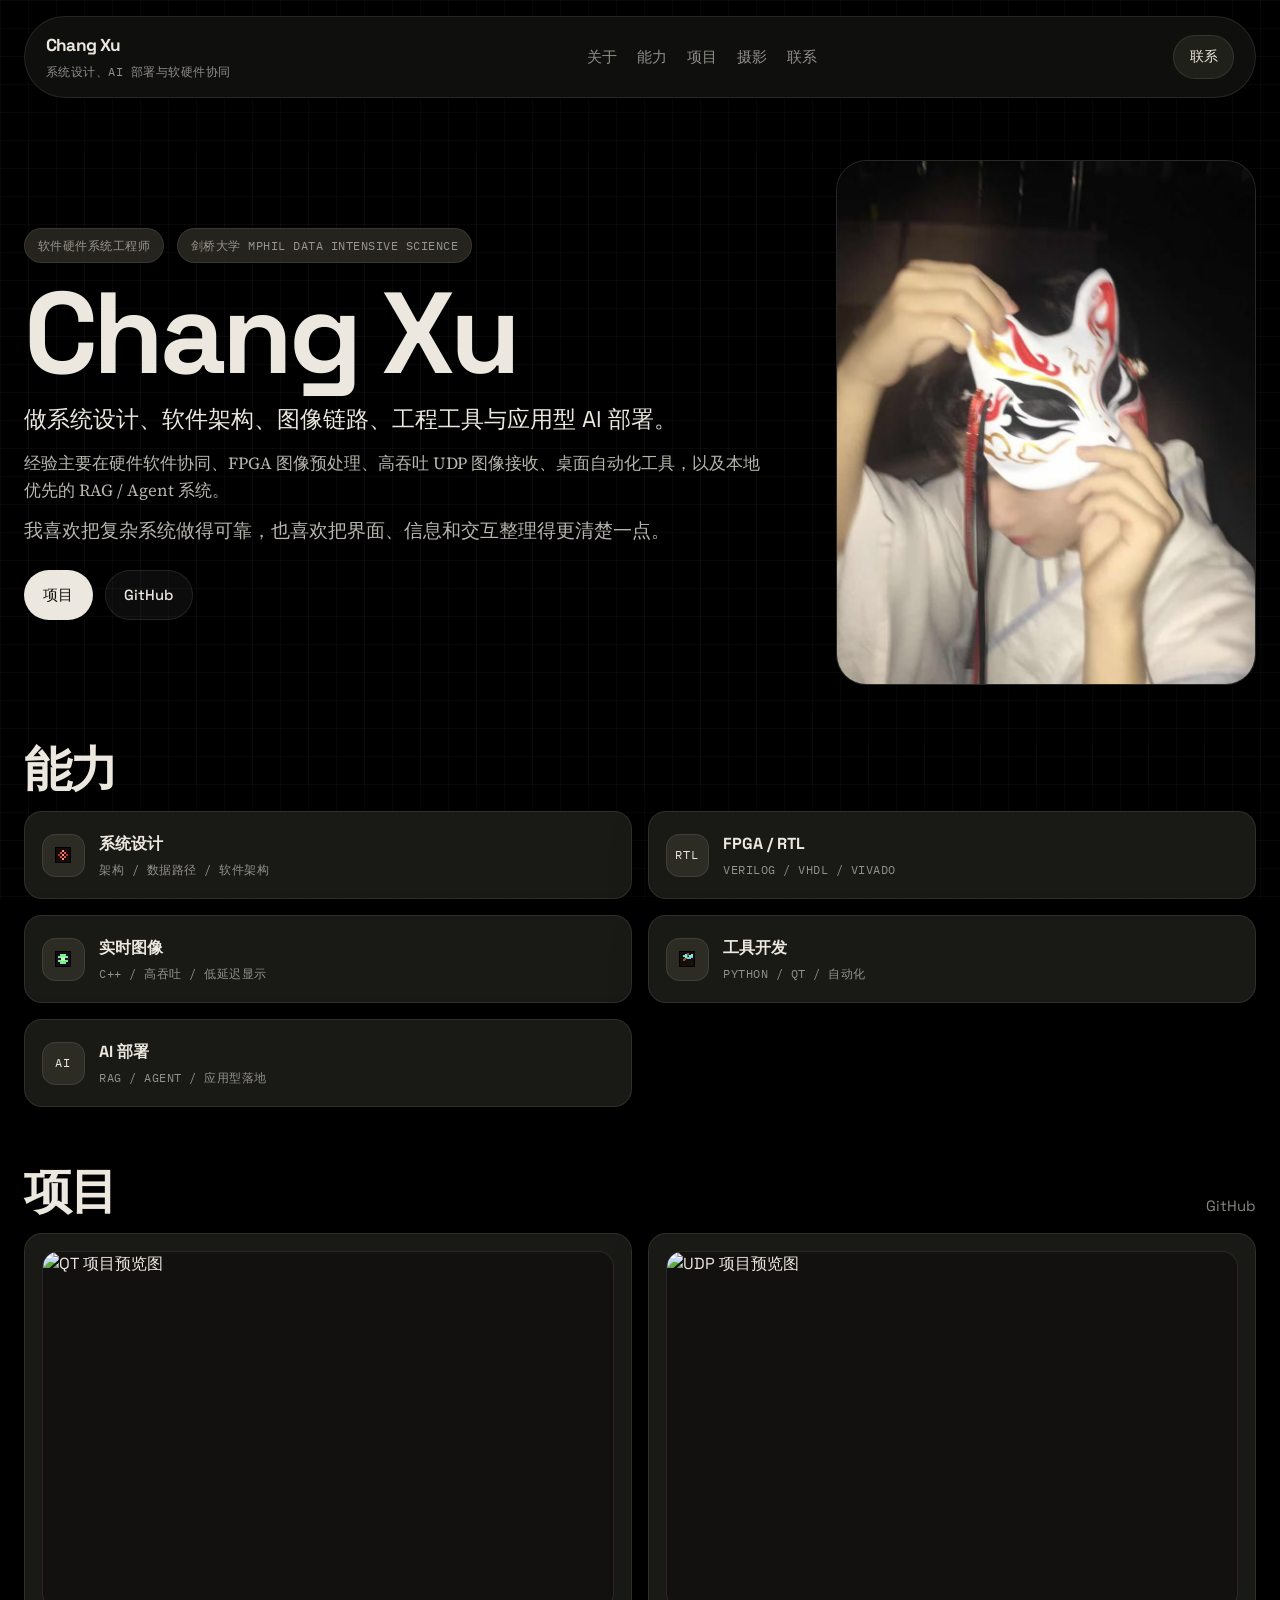
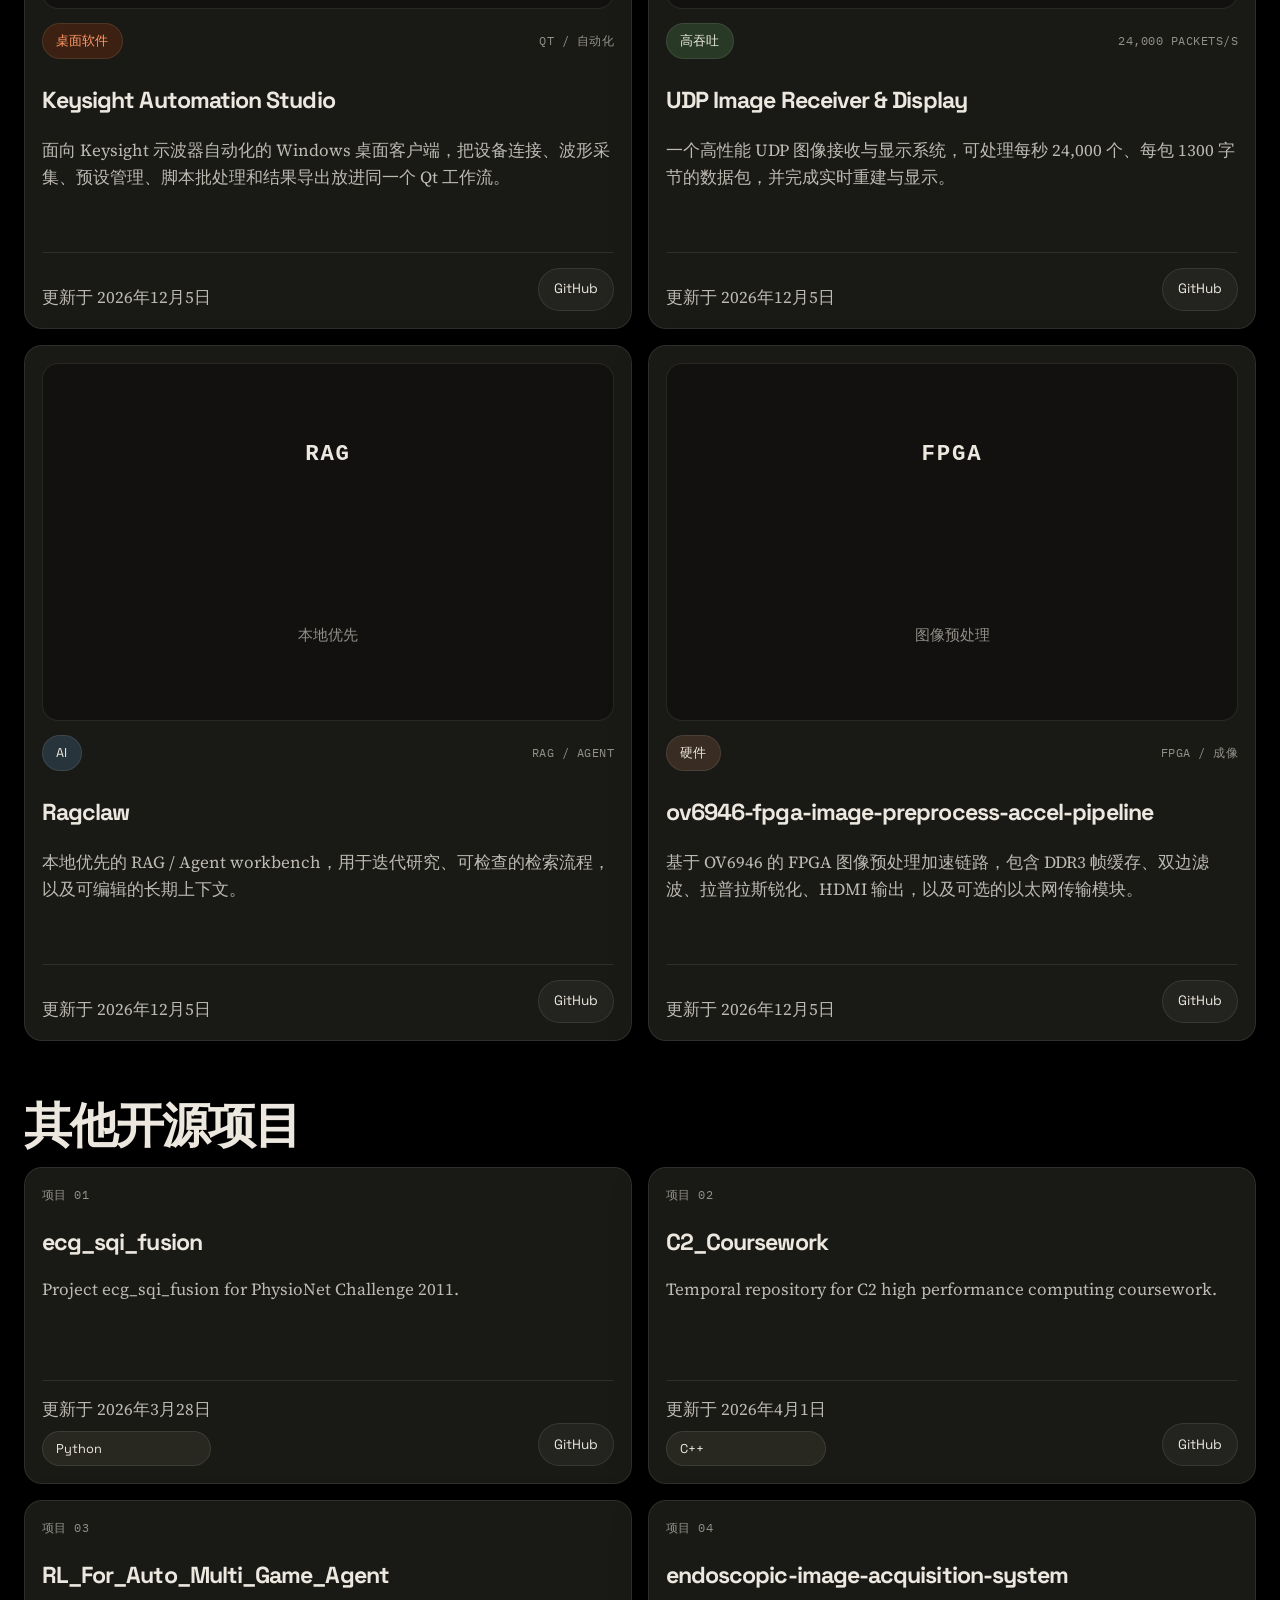
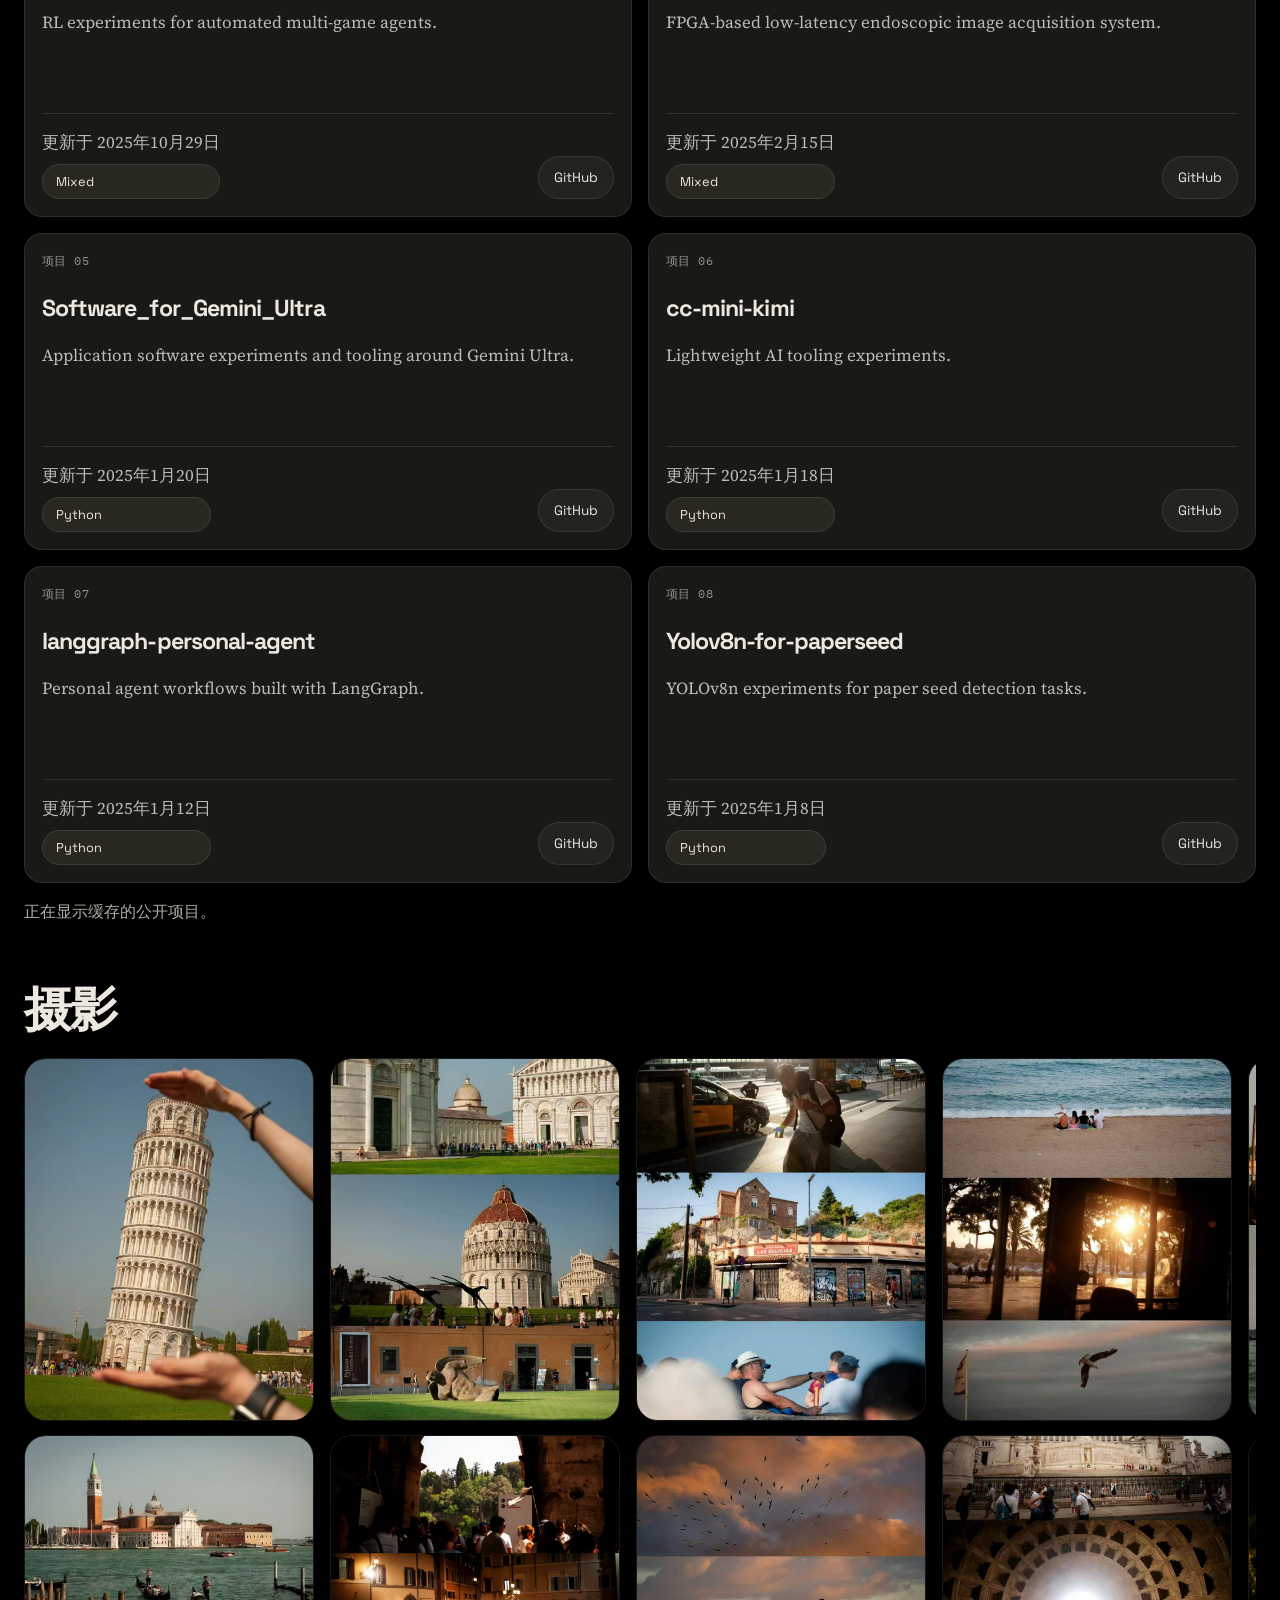
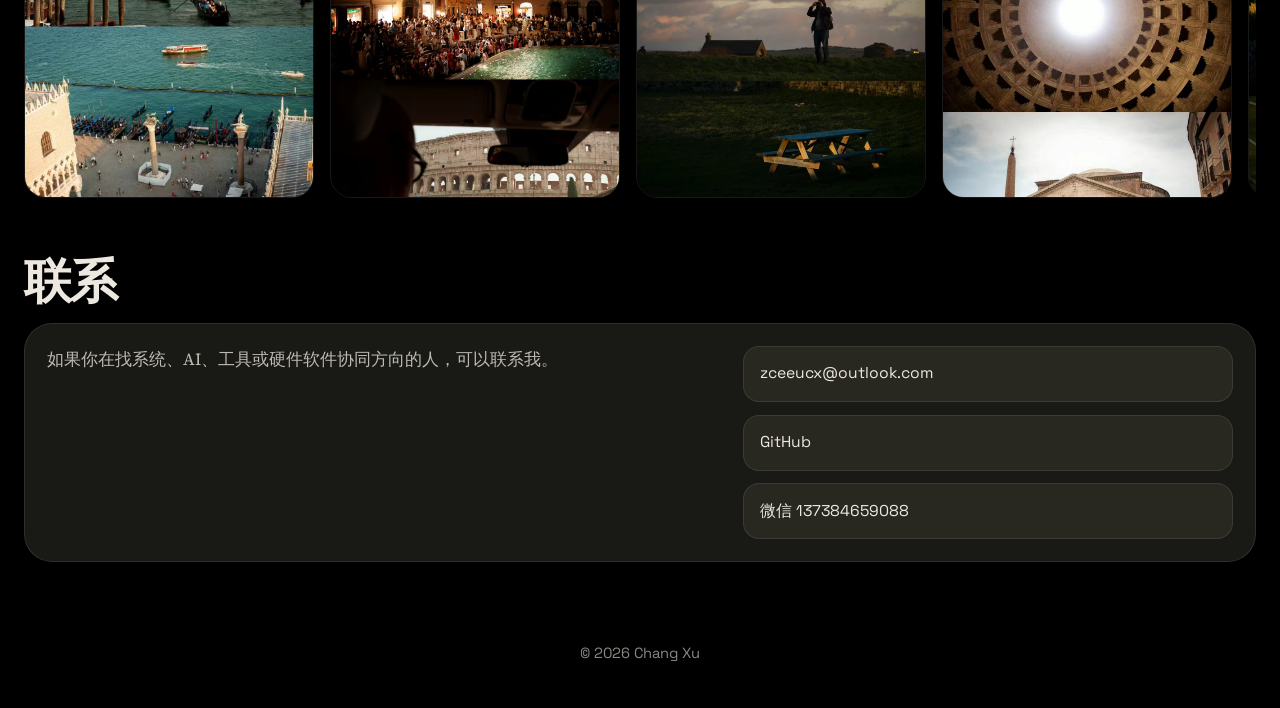
==== commit 5500b3bb: "Add lightweight hero and card reveal animations" ====
--- a/index.html
+++ b/index.html
@@ -11,7 +11,7 @@
   <link rel="preconnect" href="https://fonts.googleapis.com">
   <link rel="preconnect" href="https://fonts.gstatic.com" crossorigin>
   <link href="https://fonts.googleapis.com/css2?family=IBM+Plex+Mono:wght@400;500&family=Source+Serif+4:opsz,wght@8..60,400;8..60,500;8..60,600&family=Space+Grotesk:wght@400;500;700&display=swap" rel="stylesheet">
-  <link rel="stylesheet" href="styles.css?v=20260408-stability1">
+  <link rel="stylesheet" href="styles.css?v=20260409-motion1">
 </head>
 <body>
   <div class="site-shell">
@@ -37,7 +37,7 @@
     <main id="top" class="page-main">
       <section id="about" class="hero-section">
         <div class="hero-main hero-main-split">
-          <div class="hero-copy">
+          <div class="hero-copy motion-hero-copy">
             <div class="hero-meta">
               <span>软件硬件系统工程师</span>
               <span>剑桥大学 MPhil Data Intensive Science</span>
@@ -55,7 +55,7 @@
               <a class="button button-soft" href="https://github.com/Sanssssssssssssssss" target="_blank" rel="noreferrer">GitHub</a>
             </div>
           </div>
-          <div class="hero-visual">
+          <div class="hero-visual motion-hero-visual">
             <div class="hero-portrait hero-portrait-large">
               <img src="assets/profile/hero-photo.jpg" alt="Chang Xu 的照片" loading="eager">
             </div>
@@ -120,7 +120,7 @@
           <a class="inline-link" href="https://github.com/Sanssssssssssssssss" target="_blank" rel="noreferrer">GitHub</a>
         </div>
 
-        <div class="featured-grid">
+        <div class="featured-grid reveal-grid">
           <article
             class="featured-card clickable-card"
             tabindex="0"
@@ -209,7 +209,7 @@
             <h2>其他开源项目</h2>
           </div>
         </div>
-        <div id="projects-grid" class="projects-grid"></div>
+        <div id="projects-grid" class="projects-grid reveal-grid"></div>
         <p id="projects-status" class="projects-status">正在载入项目。</p>
       </section>
 
@@ -247,6 +247,6 @@
     </footer>
   </div>
 
-  <script src="script.js?v=20260408-stability1"></script>
+  <script src="script.js?v=20260409-motion1"></script>
 </body>
 </html>
--- a/styles.css
+++ b/styles.css
@@ -45,6 +45,12 @@
   -webkit-font-smoothing: antialiased;
 }
 
+body.motion-enabled .reveal-card,
+body.motion-enabled .motion-hero-copy > *,
+body.motion-enabled .motion-hero-visual {
+  will-change: transform, opacity;
+}
+
 a {
   color: inherit;
   text-decoration: none;
@@ -171,6 +177,7 @@
 .hero-section {
   display: grid;
   gap: 1.4rem;
+  padding-top: 0.65rem;
 }
 
 .skills-rail,
@@ -280,7 +287,8 @@
 .hero-main-split {
   grid-template-columns: minmax(0, 1.2fr) minmax(320px, 0.75fr);
   gap: 2rem;
-  align-items: start;
+  align-items: center;
+  min-height: 25rem;
 }
 
 .hero-copy {
@@ -455,6 +463,42 @@
   object-fit: cover;
 }
 
+body.motion-enabled .motion-hero-copy > * {
+  opacity: 0;
+  transform: translateY(18px);
+  animation: hero-fade-up 680ms cubic-bezier(0.22, 1, 0.36, 1) forwards;
+}
+
+body.motion-enabled .motion-hero-copy > *:nth-child(1) {
+  animation-delay: 60ms;
+}
+
+body.motion-enabled .motion-hero-copy > *:nth-child(2) {
+  animation-delay: 120ms;
+}
+
+body.motion-enabled .motion-hero-copy > *:nth-child(3) {
+  animation-delay: 180ms;
+}
+
+body.motion-enabled .motion-hero-copy > *:nth-child(4) {
+  animation-delay: 240ms;
+}
+
+body.motion-enabled .motion-hero-copy > *:nth-child(5) {
+  animation-delay: 300ms;
+}
+
+body.motion-enabled .motion-hero-copy > *:nth-child(6) {
+  animation-delay: 360ms;
+}
+
+body.motion-enabled .motion-hero-visual {
+  opacity: 0;
+  transform: translateY(22px) scale(0.985);
+  animation: hero-fade-up 760ms cubic-bezier(0.22, 1, 0.36, 1) 180ms forwards;
+}
+
 .content-section {
   margin-top: 3.8rem;
 }
@@ -500,6 +544,22 @@
 .clickable-card {
   cursor: pointer;
   transition: transform 180ms ease, border-color 180ms ease, box-shadow 180ms ease;
+}
+
+body.motion-enabled .reveal-card {
+  opacity: 0;
+  transform: translateY(26px);
+  transition:
+    opacity 560ms cubic-bezier(0.22, 1, 0.36, 1),
+    transform 560ms cubic-bezier(0.22, 1, 0.36, 1),
+    border-color 180ms ease,
+    box-shadow 180ms ease;
+  transition-delay: var(--reveal-delay, 0ms);
+}
+
+body.motion-enabled .reveal-card.is-visible {
+  opacity: 1;
+  transform: translateY(0);
 }
 
 .clickable-card:hover {
@@ -839,6 +899,41 @@
   }
 }
 
+@keyframes hero-fade-up {
+  from {
+    opacity: 0;
+    transform: translateY(18px);
+  }
+
+  to {
+    opacity: 1;
+    transform: translateY(0);
+  }
+}
+
+@media (prefers-reduced-motion: reduce) {
+  html {
+    scroll-behavior: auto;
+  }
+
+  *,
+  *::before,
+  *::after {
+    animation-duration: 0.01ms !important;
+    animation-iteration-count: 1 !important;
+    transition-duration: 0.01ms !important;
+  }
+
+  body.motion-enabled .reveal-card,
+  body.motion-enabled .motion-hero-copy > *,
+  body.motion-enabled .motion-hero-visual {
+    opacity: 1;
+    transform: none;
+    animation: none;
+    transition: none;
+  }
+}
+
 @media (max-width: 1500px) {
   .skills-rail,
   .featured-grid,
